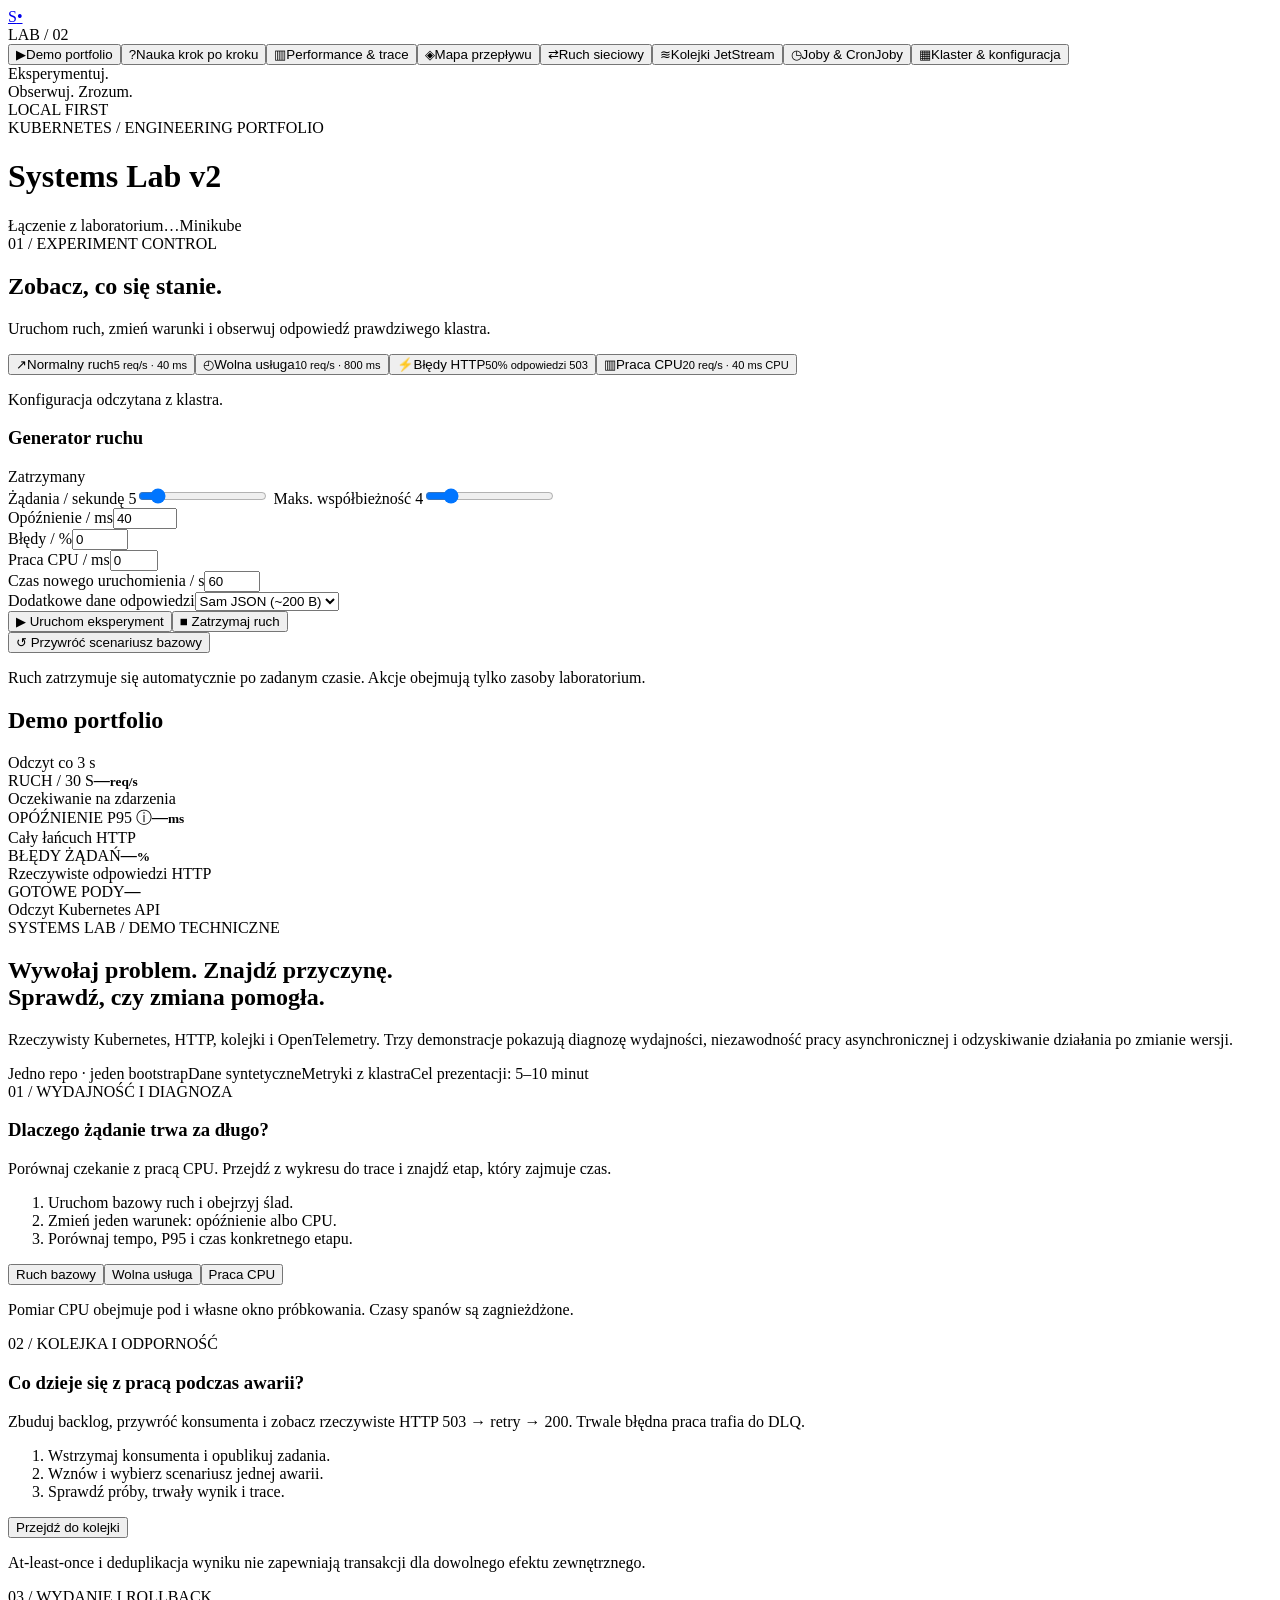
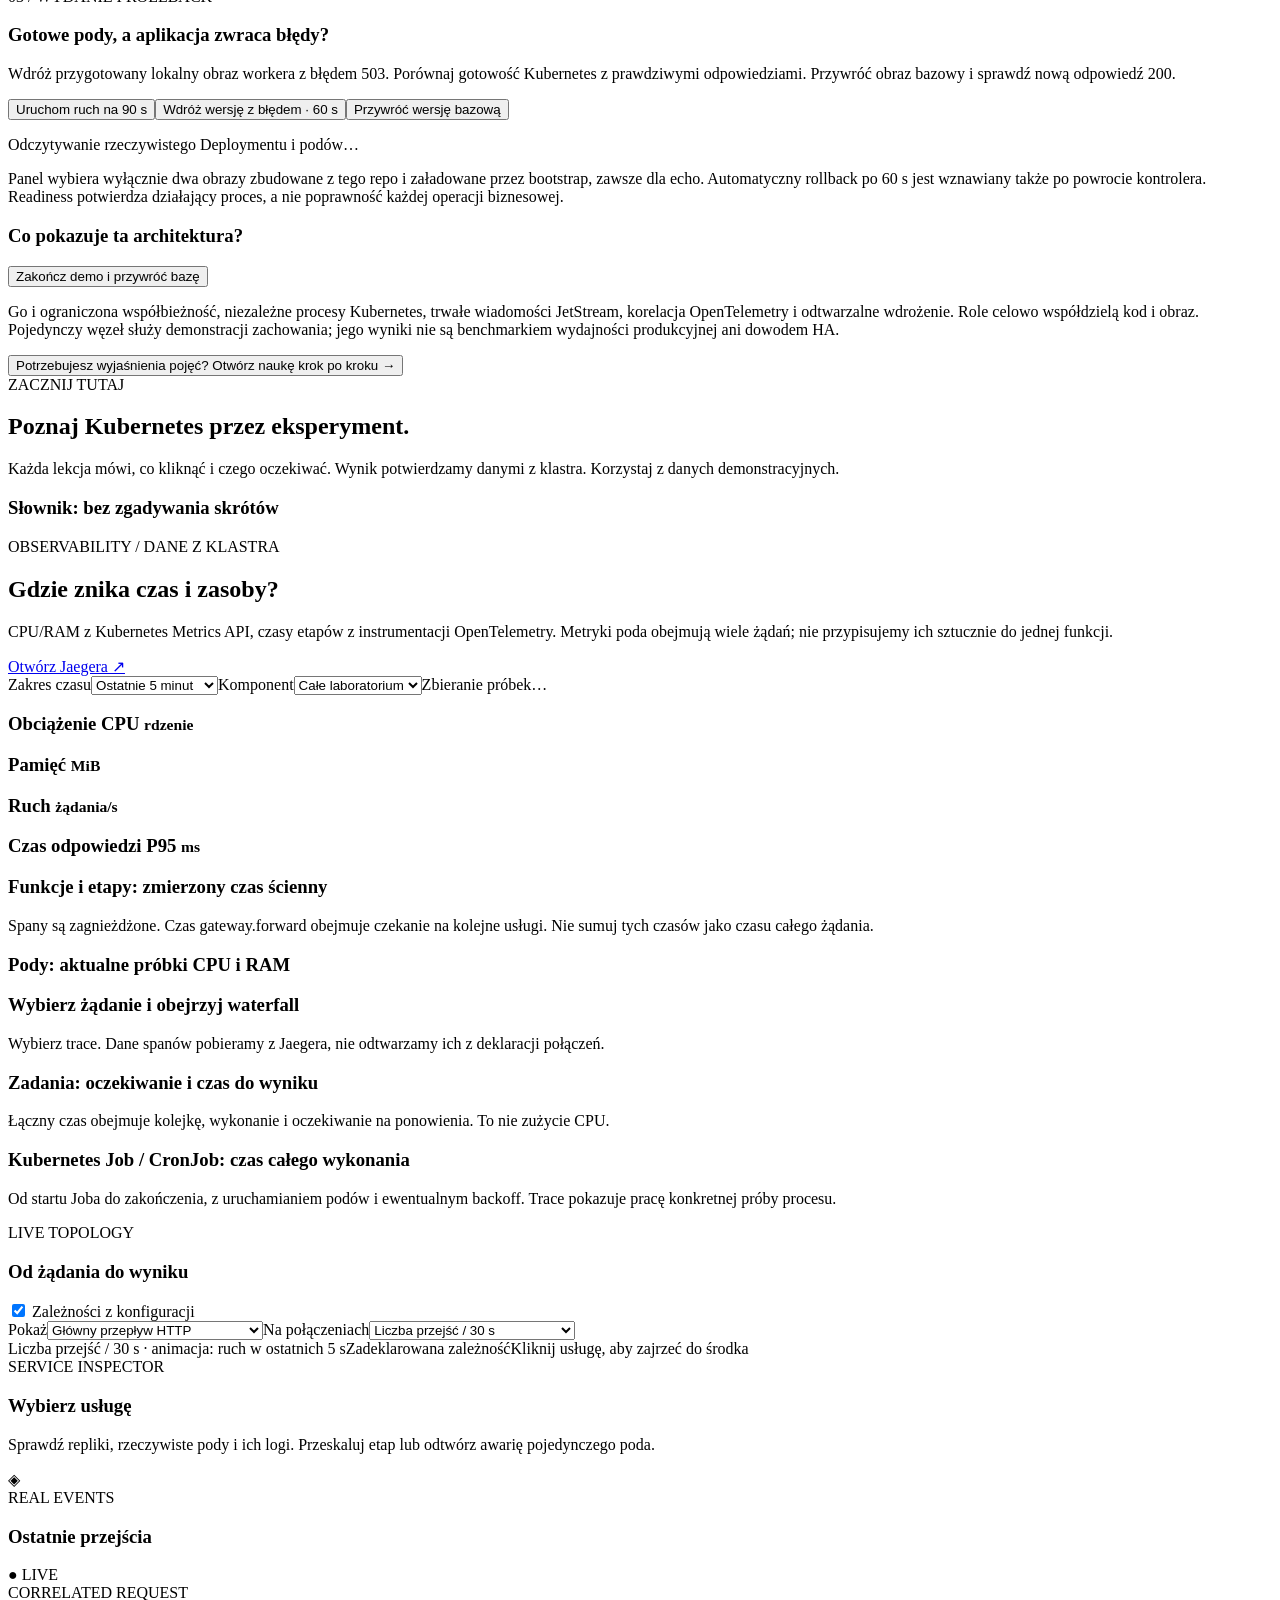
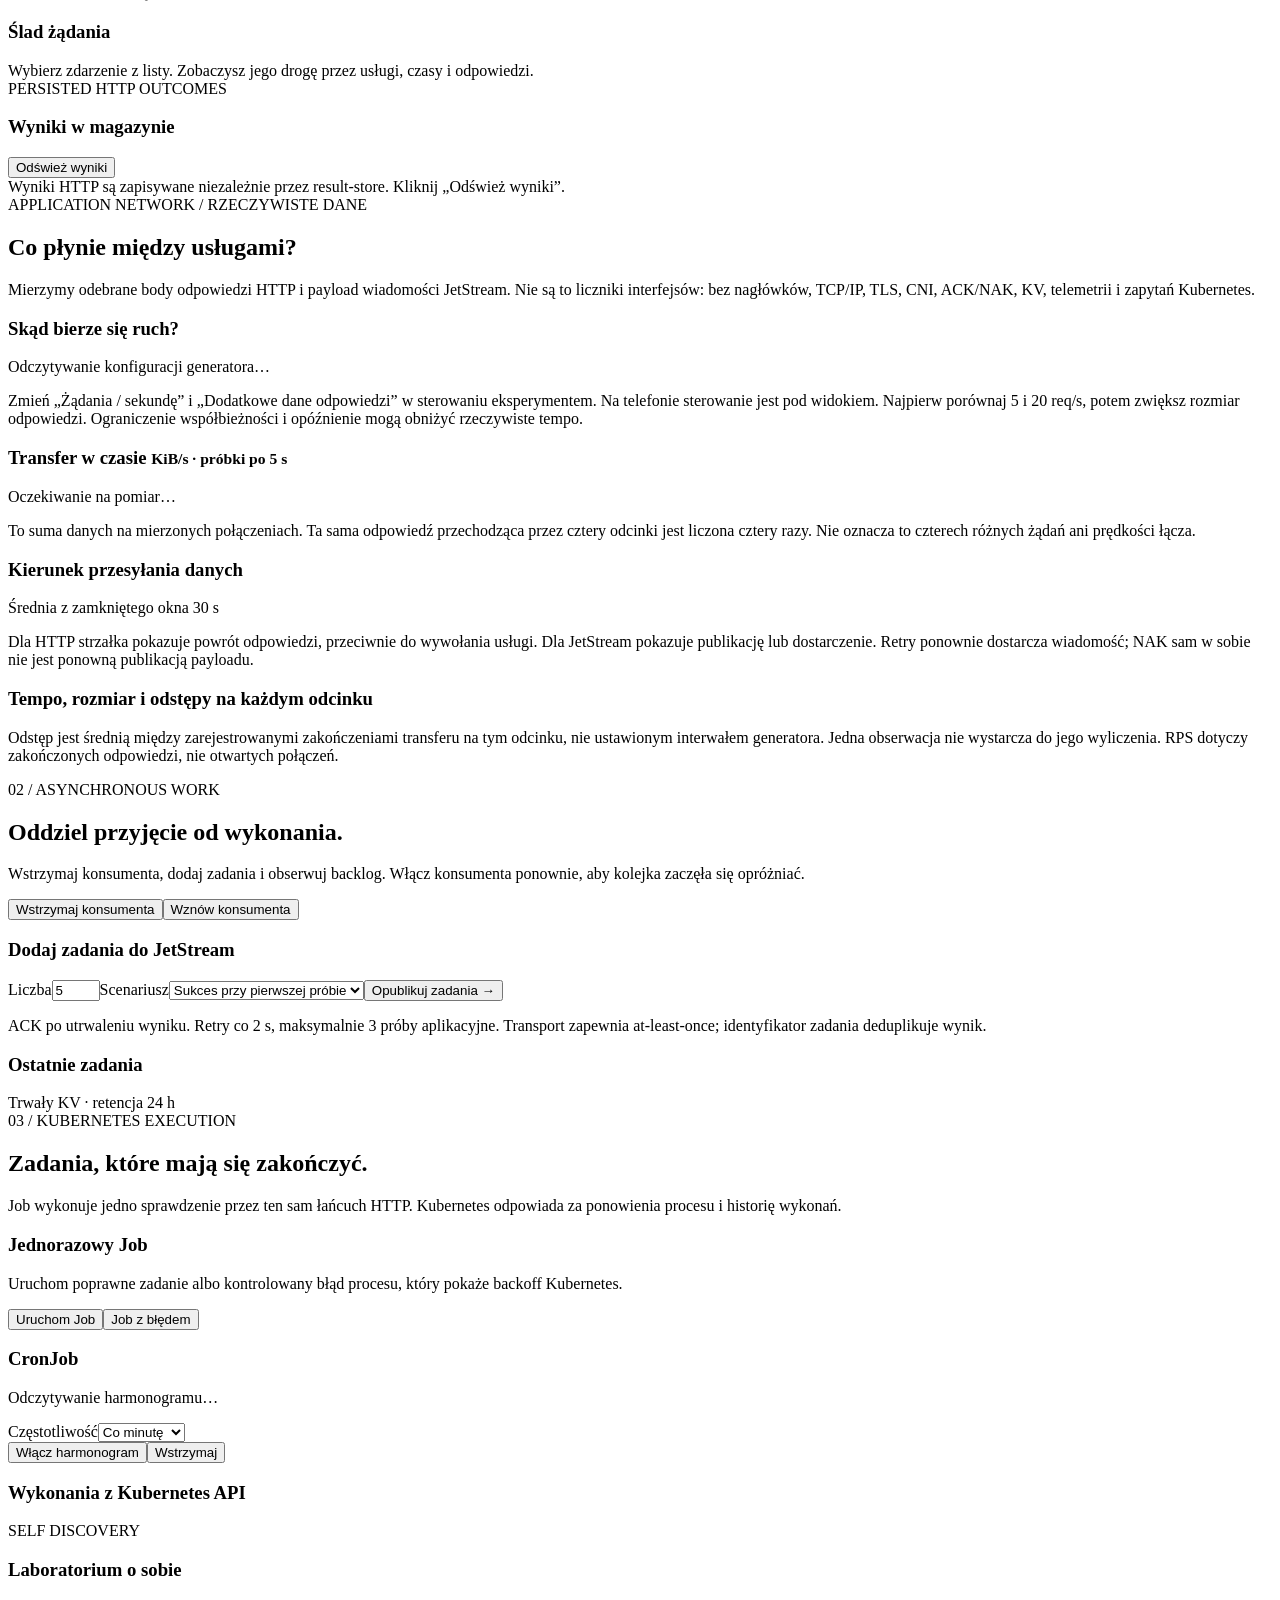
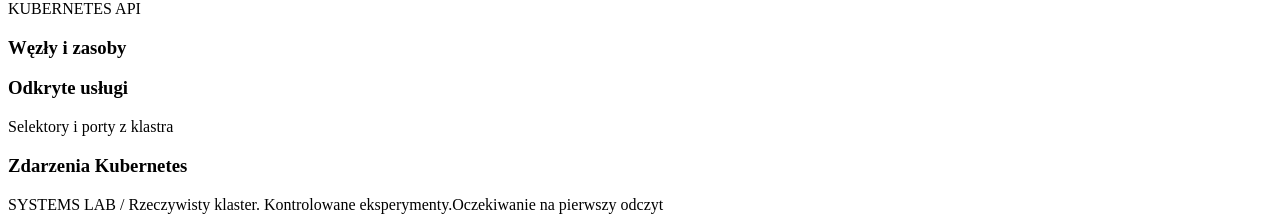
==== internal/lab/web/index.html @ cffaa62b "Keep readiness and UI evidence aligned with actual scenario state" ====
<!doctype html>
<html lang="pl">
<head><meta charset="utf-8"><meta name="viewport" content="width=device-width,initial-scale=1"><title>Systems Lab · Distributed systems playground</title><link rel="icon" href="data:image/svg+xml,%3Csvg xmlns='http://www.w3.org/2000/svg' viewBox='0 0 64 64'%3E%3Crect width='64' height='64' rx='14' fill='%23131b24'/%3E%3Ctext x='17' y='46' font-size='44' font-family='sans-serif' fill='%236fe5bd'%3ES%3C/text%3E%3C/svg%3E"><link rel="stylesheet" href="/style.css"><script defer src="/app.js"></script><script defer src="/learn.js"></script><script defer src="/performance.js"></script><script defer src="/network.js"></script><script defer src="/portfolio.js"></script></head>
<body class="learning-mode">
<aside class="rail"><a class="brand" href="/#portfolio" aria-label="Systems Lab — początek">S<span>•</span></a><div class="rail-label">LAB / 02</div><nav aria-label="Widoki"><button class="nav active" data-tab="portfolio" aria-controls="view-portfolio" aria-current="page"><span class="nav-icon" aria-hidden="true">▶</span><span>Demo portfolio</span></button><button class="nav" data-tab="learn" aria-controls="view-learn"><span class="nav-icon" aria-hidden="true">?</span><span>Nauka krok po kroku</span></button><button class="nav" data-tab="performance" aria-controls="view-performance"><span class="nav-icon" aria-hidden="true">▥</span><span>Performance & trace</span></button><button class="nav" data-tab="map" aria-controls="view-map"><span class="nav-icon" aria-hidden="true">◈</span><span>Mapa przepływu</span></button><button class="nav" data-tab="network" aria-controls="view-network"><span class="nav-icon" aria-hidden="true">⇄</span><span>Ruch sieciowy</span></button><button class="nav" data-tab="queue" aria-controls="view-queue"><span class="nav-icon" aria-hidden="true">≋</span><span>Kolejki JetStream</span></button><button class="nav" data-tab="jobs" aria-controls="view-jobs"><span class="nav-icon" aria-hidden="true">◷</span><span>Joby & CronJoby</span></button><button class="nav" data-tab="cluster" aria-controls="view-cluster"><span class="nav-icon" aria-hidden="true">▦</span><span>Klaster & konfiguracja</span></button><div class="rail-note">Eksperymentuj.<br>Obserwuj. Zrozum.</div></nav><span class="rail-bottom">LOCAL FIRST</span></aside>
<div class="shell">
<header><div><div class="eyebrow">KUBERNETES / ENGINEERING PORTFOLIO</div><h1>Systems Lab <span class="tag">v2</span></h1></div><div class="header-status"><span class="status-dot" id="connectionDot"></span><span id="connection">Łączenie z laboratorium…</span><span class="divider"></span><span id="clusterVersion">Minikube</span></div></header>
<div class="workspace">
<aside class="controls">
<div class="section-label">01 / EXPERIMENT CONTROL</div><h2>Zobacz, co się stanie.</h2><p class="muted">Uruchom ruch, zmień warunki i obserwuj odpowiedź prawdziwego klastra.</p>
<div class="scenario-grid"><button class="scenario" data-scenario="normal"><span class="scenario-icon">↗</span>Normalny ruch<small>5 req/s · 40 ms</small></button><button class="scenario" data-scenario="slow"><span class="scenario-icon">◴</span>Wolna usługa<small>10 req/s · 800 ms</small></button><button class="scenario" data-scenario="errors"><span class="scenario-icon">⚡</span>Błędy HTTP<small>50% odpowiedzi 503</small></button><button class="scenario" data-scenario="cpu"><span class="scenario-icon">▥</span>Praca CPU<small>20 req/s · 40 ms CPU</small></button></div>
<p id="trafficDraft" class="muted hint" aria-live="polite">Konfiguracja odczytana z klastra.</p><form id="trafficForm"><div class="form-header"><h3>Generator ruchu</h3><span id="running" class="pill">Zatrzymany</span></div>
<label for="rps">Żądania / sekundę <output id="rpsValue">5</output></label><input id="rps" type="range" min="0" max="50" value="5">
<label for="concurrency">Maks. współbieżność <output id="concurrencyValue">4</output></label><input id="concurrency" type="range" min="1" max="20" value="4">
<div class="field-pair"><div><label for="delay">Opóźnienie / ms</label><input id="delay" type="number" min="0" max="3000" value="40" required></div><div><label for="errors">Błędy / %</label><input id="errors" type="number" min="0" max="100" value="0" required></div></div>
<div class="field-pair"><div><label for="cpu">Praca CPU / ms</label><input id="cpu" type="number" min="0" max="50" value="0" required></div><div><label for="duration">Czas nowego uruchomienia / s</label><input id="duration" type="number" min="1" max="300" value="60" required></div></div>
<div class="payload-control"><label for="payload">Dodatkowe dane odpowiedzi</label><select id="payload"><option value="0">Sam JSON (~200 B)</option><option value="1024">+1 KiB</option><option value="4096">+4 KiB</option><option value="8192">+8 KiB</option></select></div><button type="submit" class="primary wide">▶ Uruchom eksperyment</button><button type="button" class="secondary wide" id="stopTraffic">■ Zatrzymaj ruch</button></form>
<div class="control-footer"><button id="reset" class="text-button">↺ Przywróć scenariusz bazowy</button><p>Ruch zatrzymuje się automatycznie po zadanym czasie. Akcje obejmują tylko zasoby laboratorium.</p></div>
</aside>
<main>
<div class="view-heading"><h2 id="viewTitle">Demo portfolio</h2><span id="refreshStatus" class="refresh-status">Odczyt co 3 s</span></div>
<section class="metrics" aria-label="Rzeczywiste metryki z ostatnich 30 sekund"><article><span>RUCH / 30 S</span><strong id="metricRPS">—<small>req/s</small></strong><div class="metric-note" id="metricRequests">Oczekiwanie na zdarzenia</div></article><article><span>OPÓŹNIENIE P95 ⓘ</span><strong title="95% zmierzonych czasów jest nie większe od tej wartości; to nie średnia." id="metricLatency">—<small>ms</small></strong><div class="metric-note">Cały łańcuch HTTP</div></article><article><span>BŁĘDY ŻĄDAŃ</span><strong id="metricErrors">—<small>%</small></strong><div class="metric-note">Rzeczywiste odpowiedzi HTTP</div></article><article><span>GOTOWE PODY</span><strong id="metricPods">—</strong><div class="metric-note" id="metricNode">Odczyt Kubernetes API</div></article></section>
<section class="view active" id="view-portfolio">
<article class="panel portfolio-intro"><div class="section-label">SYSTEMS LAB / DEMO TECHNICZNE</div><h2>Wywołaj problem. Znajdź przyczynę.<br>Sprawdź, czy zmiana pomogła.</h2><p>Rzeczywisty Kubernetes, HTTP, kolejki i OpenTelemetry. Trzy demonstracje pokazują diagnozę wydajności, niezawodność pracy asynchronicznej i odzyskiwanie działania po zmianie wersji.</p><div class="portfolio-facts"><span>Jedno repo · jeden bootstrap</span><span>Dane syntetyczne</span><span>Metryki z klastra</span><span>Cel prezentacji: 5–10 minut</span></div></article>
<div class="portfolio-cards">
<article class="panel"><div class="section-label">01 / WYDAJNOŚĆ I DIAGNOZA</div><h3>Dlaczego żądanie trwa za długo?</h3><p class="muted">Porównaj czekanie z pracą CPU. Przejdź z wykresu do trace i znajdź etap, który zajmuje czas.</p><ol><li>Uruchom bazowy ruch i obejrzyj ślad.</li><li>Zmień jeden warunek: opóźnienie albo CPU.</li><li>Porównaj tempo, P95 i czas konkretnego etapu.</li></ol><div class="button-row"><button class="primary" id="portfolioNormal">Ruch bazowy</button><button class="secondary" id="portfolioSlow">Wolna usługa</button><button class="secondary" id="portfolioCPU">Praca CPU</button></div><p class="muted">Pomiar CPU obejmuje pod i własne okno próbkowania. Czasy spanów są zagnieżdżone.</p></article>
<article class="panel"><div class="section-label">02 / KOLEJKA I ODPORNOŚĆ</div><h3>Co dzieje się z pracą podczas awarii?</h3><p class="muted">Zbuduj backlog, przywróć konsumenta i zobacz rzeczywiste HTTP 503 → retry → 200. Trwale błędna praca trafia do DLQ.</p><ol><li>Wstrzymaj konsumenta i opublikuj zadania.</li><li>Wznów i wybierz scenariusz jednej awarii.</li><li>Sprawdź próby, trwały wynik i trace.</li></ol><button class="primary" id="portfolioQueue">Przejdź do kolejki</button><p class="muted">At-least-once i deduplikacja wyniku nie zapewniają transakcji dla dowolnego efektu zewnętrznego.</p></article>
</div>
<article class="panel"><div class="section-label">03 / WYDANIE I ROLLBACK</div><h3>Gotowe pody, a aplikacja zwraca błędy?</h3><p class="muted">Wdróż przygotowany lokalny obraz workera z błędem 503. Porównaj gotowość Kubernetes z prawdziwymi odpowiedziami. Przywróć obraz bazowy i sprawdź nową odpowiedź 200.</p><div class="button-row"><button class="secondary" id="portfolioTraffic">Uruchom ruch na 90 s</button><button class="primary" id="portfolioRelease">Wdróż wersję z błędem · 60 s</button><button class="secondary" id="portfolioRollback">Przywróć wersję bazową</button></div><p id="releaseStatus" class="release-status">Odczytywanie rzeczywistego Deploymentu i podów…</p><div id="releaseEvidence" class="table-panel"></div><p class="muted">Panel wybiera wyłącznie dwa obrazy zbudowane z tego repo i załadowane przez bootstrap, zawsze dla echo. Automatyczny rollback po 60 s jest wznawiany także po powrocie kontrolera. Readiness potwierdza działający proces, a nie poprawność każdej operacji biznesowej.</p></article>
<article class="panel"><div class="panel-heading"><h3>Co pokazuje ta architektura?</h3><button class="secondary" id="portfolioReset">Zakończ demo i przywróć bazę</button></div><p class="muted">Go i ograniczona współbieżność, niezależne procesy Kubernetes, trwałe wiadomości JetStream, korelacja OpenTelemetry i odtwarzalne wdrożenie. Role celowo współdzielą kod i obraz. Pojedynczy węzeł służy demonstracji zachowania; jego wyniki nie są benchmarkiem wydajności produkcyjnej ani dowodem HA.</p><button class="text-button" id="portfolioLearn">Potrzebujesz wyjaśnienia pojęć? Otwórz naukę krok po kroku →</button></article>
</section>
<section class="view" id="view-learn"><div class="panel intro-panel"><div><div class="section-label">ZACZNIJ TUTAJ</div><h2>Poznaj Kubernetes przez eksperyment.</h2><p class="muted">Każda lekcja mówi, co kliknąć i czego oczekiwać. Wynik potwierdzamy danymi z klastra. Korzystaj z danych demonstracyjnych.</p></div><span id="learningProgress" class="pill"></span></div><div class="learning-layout"><nav class="panel" id="lessonList" aria-label="Lekcje"></nav><article class="panel" id="lessonContent"></article></div><article class="panel"><h3>Słownik: bez zgadywania skrótów</h3><div id="glossary" class="glossary-grid"></div></article></section>
<section class="view" id="view-performance"><div class="panel intro-panel"><div><div class="section-label">OBSERVABILITY / DANE Z KLASTRA</div><h2>Gdzie znika czas i zasoby?</h2><p class="muted">CPU/RAM z Kubernetes Metrics API, czasy etapów z instrumentacji OpenTelemetry. Metryki poda obejmują wiele żądań; nie przypisujemy ich sztucznie do jednej funkcji.</p></div><a class="secondary" href="/tracing/" target="_blank" rel="noopener">Otwórz Jaegera ↗</a></div><div class="panel performance-filters"><label for="perfWindow">Zakres czasu<select id="perfWindow"><option value="1">Ostatnia minuta</option><option value="5" selected>Ostatnie 5 minut</option><option value="15">Ostatnie 15 minut</option></select></label><label for="perfService">Komponent<select id="perfService"><option value="all">Całe laboratorium</option></select></label><span id="perfFreshness" class="muted">Zbieranie próbek…</span></div><div class="two-columns"><article class="panel"><h3>Obciążenie CPU <small>rdzenie</small></h3><div id="cpuChart" class="chart"></div></article><article class="panel"><h3>Pamięć <small>MiB</small></h3><div id="memoryChart" class="chart"></div></article><article class="panel"><h3>Ruch <small>żądania/s</small></h3><div id="trafficChart" class="chart"></div></article><article class="panel"><h3>Czas odpowiedzi P95 <small>ms</small></h3><div id="latencyChart" class="chart"></div></article></div><article class="panel table-panel"><div class="panel-heading"><h3>Funkcje i etapy: zmierzony czas ścienny</h3></div><p class="muted">Spany są zagnieżdżone. Czas gateway.forward obejmuje czekanie na kolejne usługi. Nie sumuj tych czasów jako czasu całego żądania.</p><div id="functionTable"></div></article><article class="panel table-panel"><h3>Pody: aktualne próbki CPU i RAM</h3><div id="podPerformance"></div></article><article class="panel"><h3>Wybierz żądanie i obejrzyj waterfall</h3><div id="requestTraces"></div><div id="waterfall" class="waterfall"><p class="muted">Wybierz trace. Dane spanów pobieramy z Jaegera, nie odtwarzamy ich z deklaracji połączeń.</p></div></article><article class="panel table-panel"><h3>Zadania: oczekiwanie i czas do wyniku</h3><p class="muted">Łączny czas obejmuje kolejkę, wykonanie i oczekiwanie na ponowienia. To nie zużycie CPU.</p><div id="timedTasks"></div></article><article class="panel table-panel"><h3>Kubernetes Job / CronJob: czas całego wykonania</h3><p class="muted">Od startu Joba do zakończenia, z uruchamianiem podów i ewentualnym backoff. Trace pokazuje pracę konkretnej próby procesu.</p><div id="timedJobs"></div></article></section>
<section class="view" id="view-map"><div class="graph-layout"><article class="panel graph-panel"><div class="panel-heading"><div><span class="section-label">LIVE TOPOLOGY</span><h3>Od żądania do wyniku</h3></div><label class="checkbox"><input type="checkbox" id="declared" checked> Zależności z konfiguracji</label></div><label class="graph-scope" for="graphScope">Pokaż<select id="graphScope"><option value="flow">Główny przepływ HTTP</option><option value="all">Całe laboratorium i infrastruktura</option></select></label><label class="graph-scope" for="graphMetric">Na połączeniach<select id="graphMetric"><option value="events">Liczba przejść / 30 s</option><option value="transfer">Transfer danych aplikacji / 30 s</option></select></label><div id="graph" role="group" aria-label="Interaktywna topologia usług"></div><div class="graph-legend"><span><i class="line observed"></i><span id="graphObservedLegend">Liczba przejść / 30 s · animacja: ruch w ostatnich 5 s</span></span><span><i class="line"></i>Zadeklarowana zależność</span><span class="muted">Kliknij usługę, aby zajrzeć do środka</span></div></article><aside class="panel inspector" id="inspector"><div class="section-label">SERVICE INSPECTOR</div><h3>Wybierz usługę</h3><p class="muted">Sprawdź repliki, rzeczywiste pody i ich logi. Przeskaluj etap lub odtwórz awarię pojedynczego poda.</p><div class="inspector-placeholder">◈</div></aside></div>
<div class="bottom-grid"><article class="panel"><div class="panel-heading"><div><span class="section-label">REAL EVENTS</span><h3>Ostatnie przejścia</h3></div><span class="live-label">● LIVE</span></div><div id="eventList" class="event-list"></div></article><article class="panel"><div class="panel-heading"><div><span class="section-label">CORRELATED REQUEST</span><h3>Ślad żądania</h3></div></div><div id="traceView" class="trace-view muted">Wybierz zdarzenie z listy. Zobaczysz jego drogę przez usługi, czasy i odpowiedzi.</div></article></div><article class="panel table-panel"><div class="panel-heading"><div><span class="section-label">PERSISTED HTTP OUTCOMES</span><h3>Wyniki w magazynie</h3></div><button class="secondary" id="loadResults">Odśwież wyniki</button></div><div id="resultTable" class="muted">Wyniki HTTP są zapisywane niezależnie przez result-store. Kliknij „Odśwież wyniki”.</div></article></section>
<section class="view" id="view-network">
<div class="panel intro-panel"><div><div class="section-label">APPLICATION NETWORK / RZECZYWISTE DANE</div><h2>Co płynie między usługami?</h2><p class="muted">Mierzymy odebrane body odpowiedzi HTTP i payload wiadomości JetStream. Nie są to liczniki interfejsów: bez nagłówków, TCP/IP, TLS, CNI, ACK/NAK, KV, telemetrii i zapytań Kubernetes.</p></div></div>
<div class="panel network-config"><h3>Skąd bierze się ruch?</h3><p id="networkConfig" class="muted">Odczytywanie konfiguracji generatora…</p><p class="muted">Zmień „Żądania / sekundę” i „Dodatkowe dane odpowiedzi” w sterowaniu eksperymentem. Na telefonie sterowanie jest pod widokiem. Najpierw porównaj 5 i 20 req/s, potem zwiększ rozmiar odpowiedzi. Ograniczenie współbieżności i opóźnienie mogą obniżyć rzeczywiste tempo.</p></div>
<div class="network-metrics" id="networkMetrics"></div>
<article class="panel"><div class="panel-heading"><h3>Transfer w czasie <small>KiB/s · próbki po 5 s</small></h3><span id="networkFreshness" class="muted">Oczekiwanie na pomiar…</span></div><div id="networkChart" class="chart"></div><p class="muted">To suma danych na mierzonych połączeniach. Ta sama odpowiedź przechodząca przez cztery odcinki jest liczona cztery razy. Nie oznacza to czterech różnych żądań ani prędkości łącza.</p></article>
<article class="panel"><div class="panel-heading"><h3>Kierunek przesyłania danych</h3><span class="muted">Średnia z zamkniętego okna 30 s</span></div><div id="networkFlows"></div><p class="muted">Dla HTTP strzałka pokazuje powrót odpowiedzi, przeciwnie do wywołania usługi. Dla JetStream pokazuje publikację lub dostarczenie. Retry ponownie dostarcza wiadomość; NAK sam w sobie nie jest ponowną publikacją payloadu.</p></article>
<article class="panel table-panel"><h3>Tempo, rozmiar i odstępy na każdym odcinku</h3><div id="networkTable"></div><p class="muted">Odstęp jest średnią między zarejestrowanymi zakończeniami transferu na tym odcinku, nie ustawionym interwałem generatora. Jedna obserwacja nie wystarcza do jego wyliczenia. RPS dotyczy zakończonych odpowiedzi, nie otwartych połączeń.</p></article>
</section>
<section class="view" id="view-queue"><div class="panel intro-panel"><div><div class="section-label">02 / ASYNCHRONOUS WORK</div><h2>Oddziel przyjęcie od wykonania.</h2><p class="muted">Wstrzymaj konsumenta, dodaj zadania i obserwuj backlog. Włącz konsumenta ponownie, aby kolejka zaczęła się opróżniać.</p></div><button class="secondary" id="pauseConsumer">Wstrzymaj konsumenta</button><button class="primary" id="resumeConsumer">Wznów konsumenta</button></div><div class="queue-counters" id="queueCounters"></div><div class="panel"><div class="panel-heading"><h3>Dodaj zadania do JetStream</h3></div><form class="inline-form" id="queueForm"><label>Liczba<input type="number" id="taskCount" value="5" min="1" max="50" required></label><label>Scenariusz<select id="taskFailures"><option value="0">Sukces przy pierwszej próbie</option><option value="1">Błąd → retry → sukces</option><option value="2">Dwa błędy → sukces</option><option value="-1">Trwały błąd → DLQ</option></select></label><button class="primary">Opublikuj zadania →</button></form><p class="muted hint">ACK po utrwaleniu wyniku. Retry co 2 s, maksymalnie 3 próby aplikacyjne. Transport zapewnia at-least-once; identyfikator zadania deduplikuje wynik.</p></div><div class="panel table-panel"><div class="panel-heading"><h3>Ostatnie zadania</h3><span class="muted">Trwały KV · retencja 24 h</span></div><div id="taskTable"></div></div></section>
<section class="view" id="view-jobs"><div class="panel intro-panel"><div><div class="section-label">03 / KUBERNETES EXECUTION</div><h2>Zadania, które mają się zakończyć.</h2><p class="muted">Job wykonuje jedno sprawdzenie przez ten sam łańcuch HTTP. Kubernetes odpowiada za ponowienia procesu i historię wykonań.</p></div></div><div class="two-columns"><article class="panel"><h3>Jednorazowy Job</h3><p class="muted">Uruchom poprawne zadanie albo kontrolowany błąd procesu, który pokaże backoff Kubernetes.</p><div class="button-row"><button class="primary" id="successJob">Uruchom Job</button><button class="secondary" id="failedJob">Job z błędem</button></div></article><article class="panel"><h3>CronJob</h3><p class="muted" id="cronState">Odczytywanie harmonogramu…</p><label for="schedule">Częstotliwość</label><select id="schedule"><option value="* * * * *">Co minutę</option><option value="*/5 * * * *">Co 5 minut</option></select><div class="button-row"><button class="primary" id="startCron">Włącz harmonogram</button><button class="secondary" id="stopCron">Wstrzymaj</button></div></article></div><article class="panel table-panel"><div class="panel-heading"><h3>Wykonania z Kubernetes API</h3></div><div id="jobTable"></div></article></section>
<section class="view" id="view-cluster"><div class="two-columns"><article class="panel"><div class="section-label">SELF DISCOVERY</div><h3>Laboratorium o sobie</h3><pre id="selfConfig"></pre></article><article class="panel"><div class="section-label">KUBERNETES API</div><h3>Węzły i zasoby</h3><div id="nodeInfo"></div></article></div><article class="panel table-panel"><div class="panel-heading"><h3>Odkryte usługi</h3><span class="muted">Selektory i porty z klastra</span></div><div id="serviceTable"></div></article><article class="panel table-panel"><div class="panel-heading"><h3>Zdarzenia Kubernetes</h3></div><div id="kubeEvents"></div></article></section>
<footer><span>SYSTEMS LAB / Rzeczywisty klaster. Kontrolowane eksperymenty.</span><span id="lastUpdate">Oczekiwanie na pierwszy odczyt</span></footer>
</main></div></div>
<div id="toast" role="status" aria-live="polite"></div>
<dialog id="logDialog"><div class="panel-heading"><h3 id="logTitle">Logi poda</h3><button id="closeLogs" class="secondary">Zamknij</button></div><pre id="logText"></pre></dialog>
</body></html>
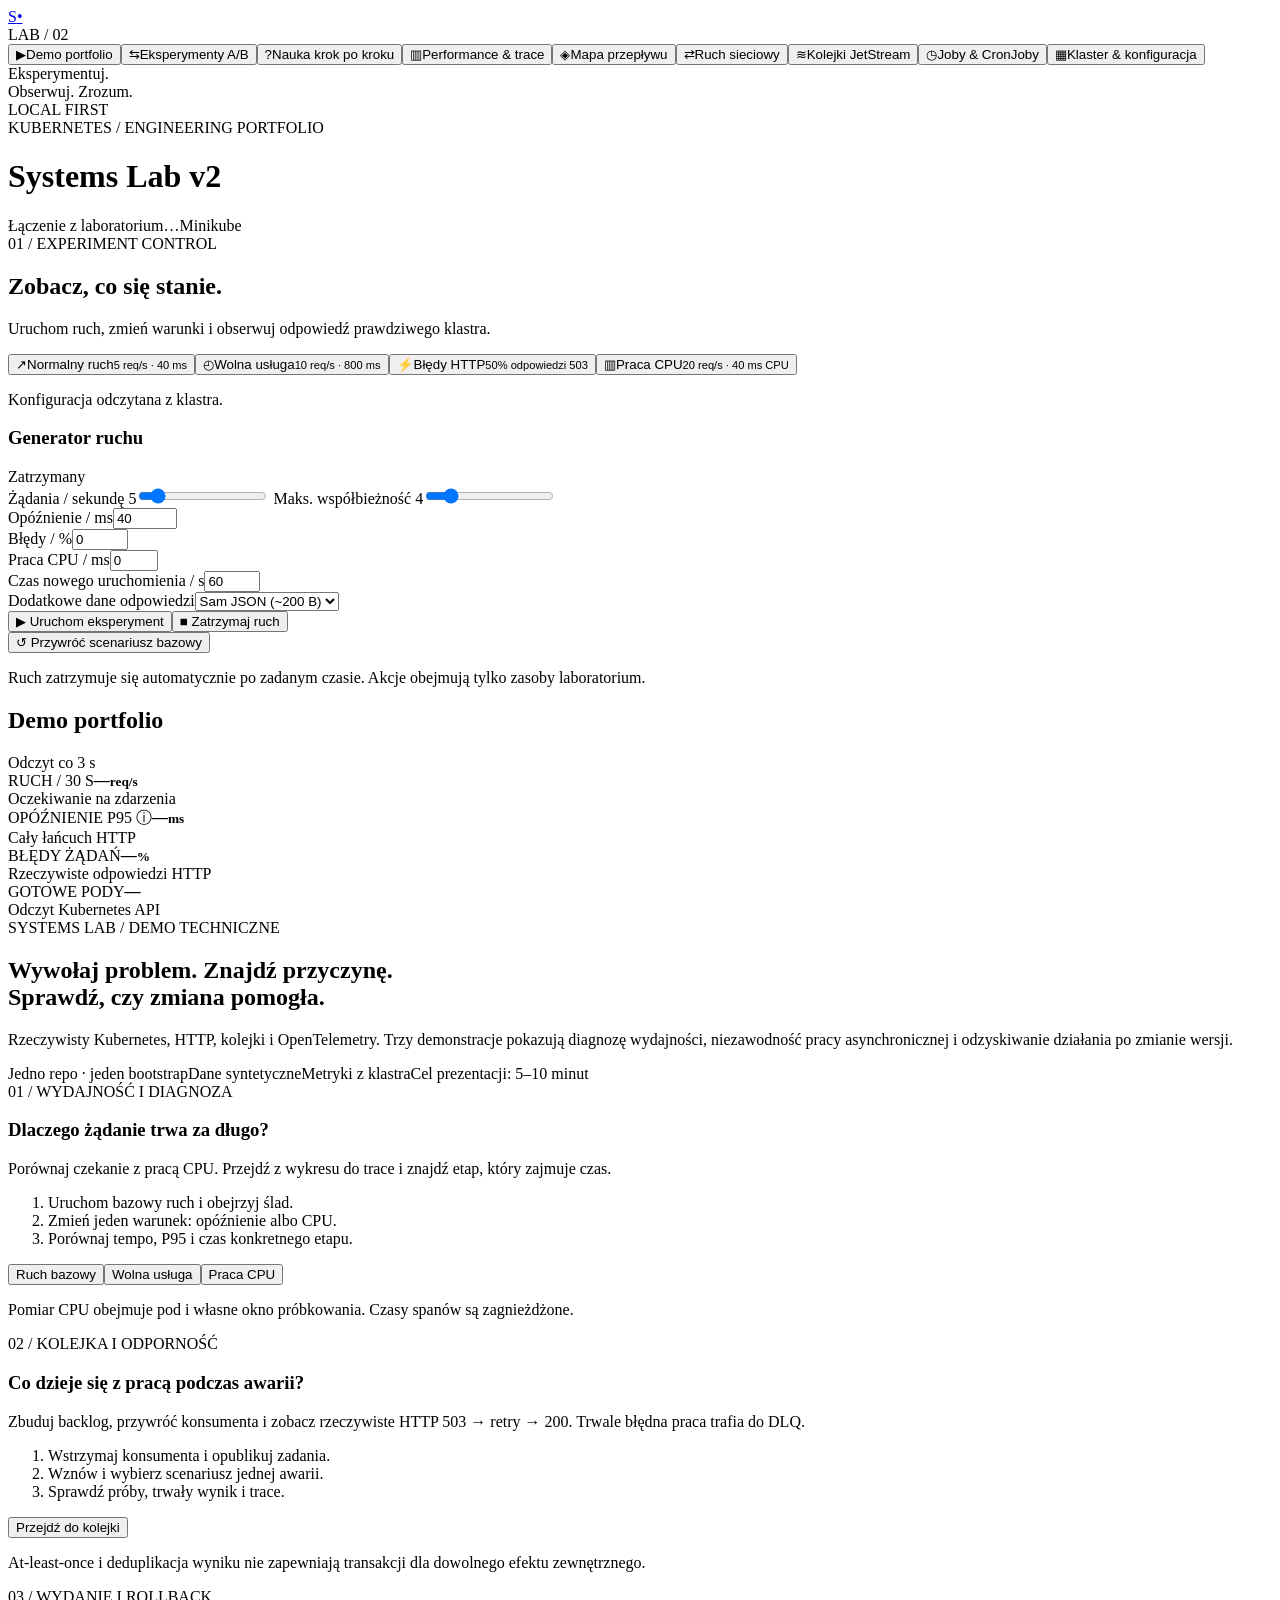
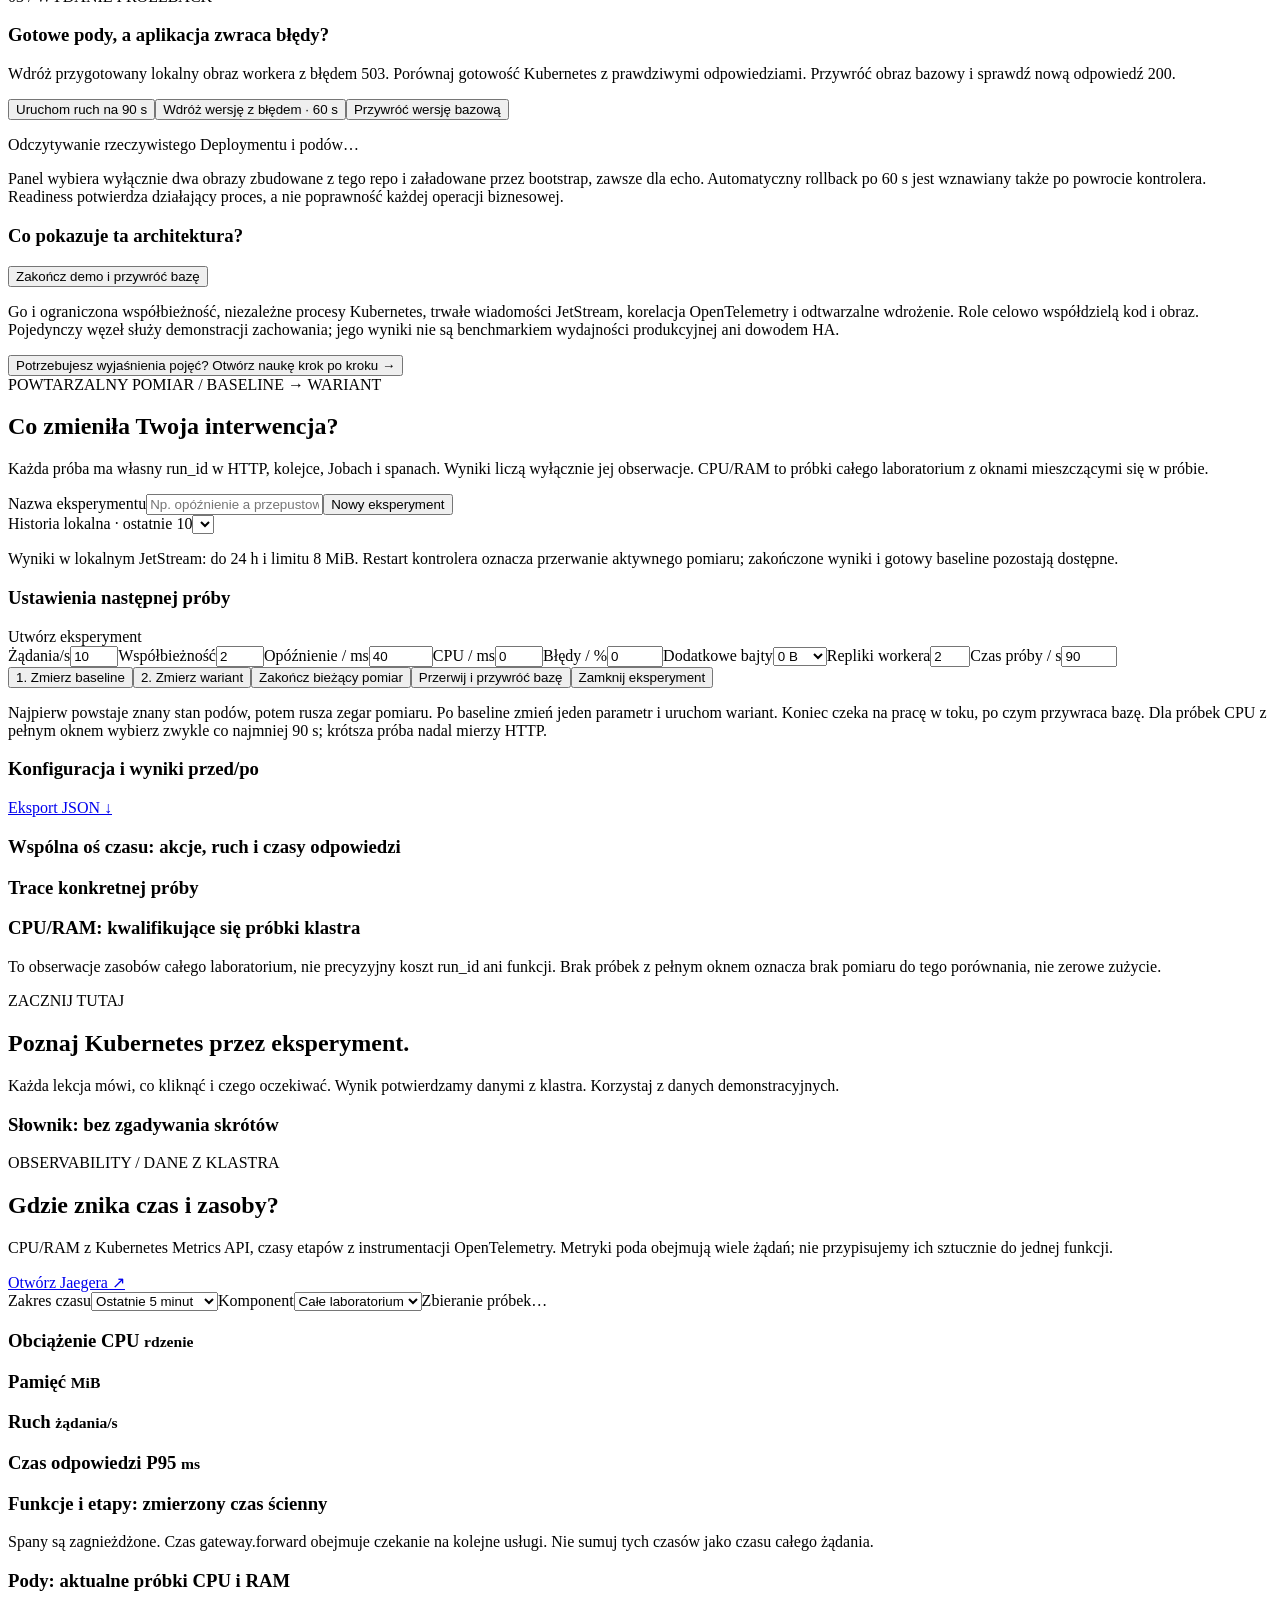
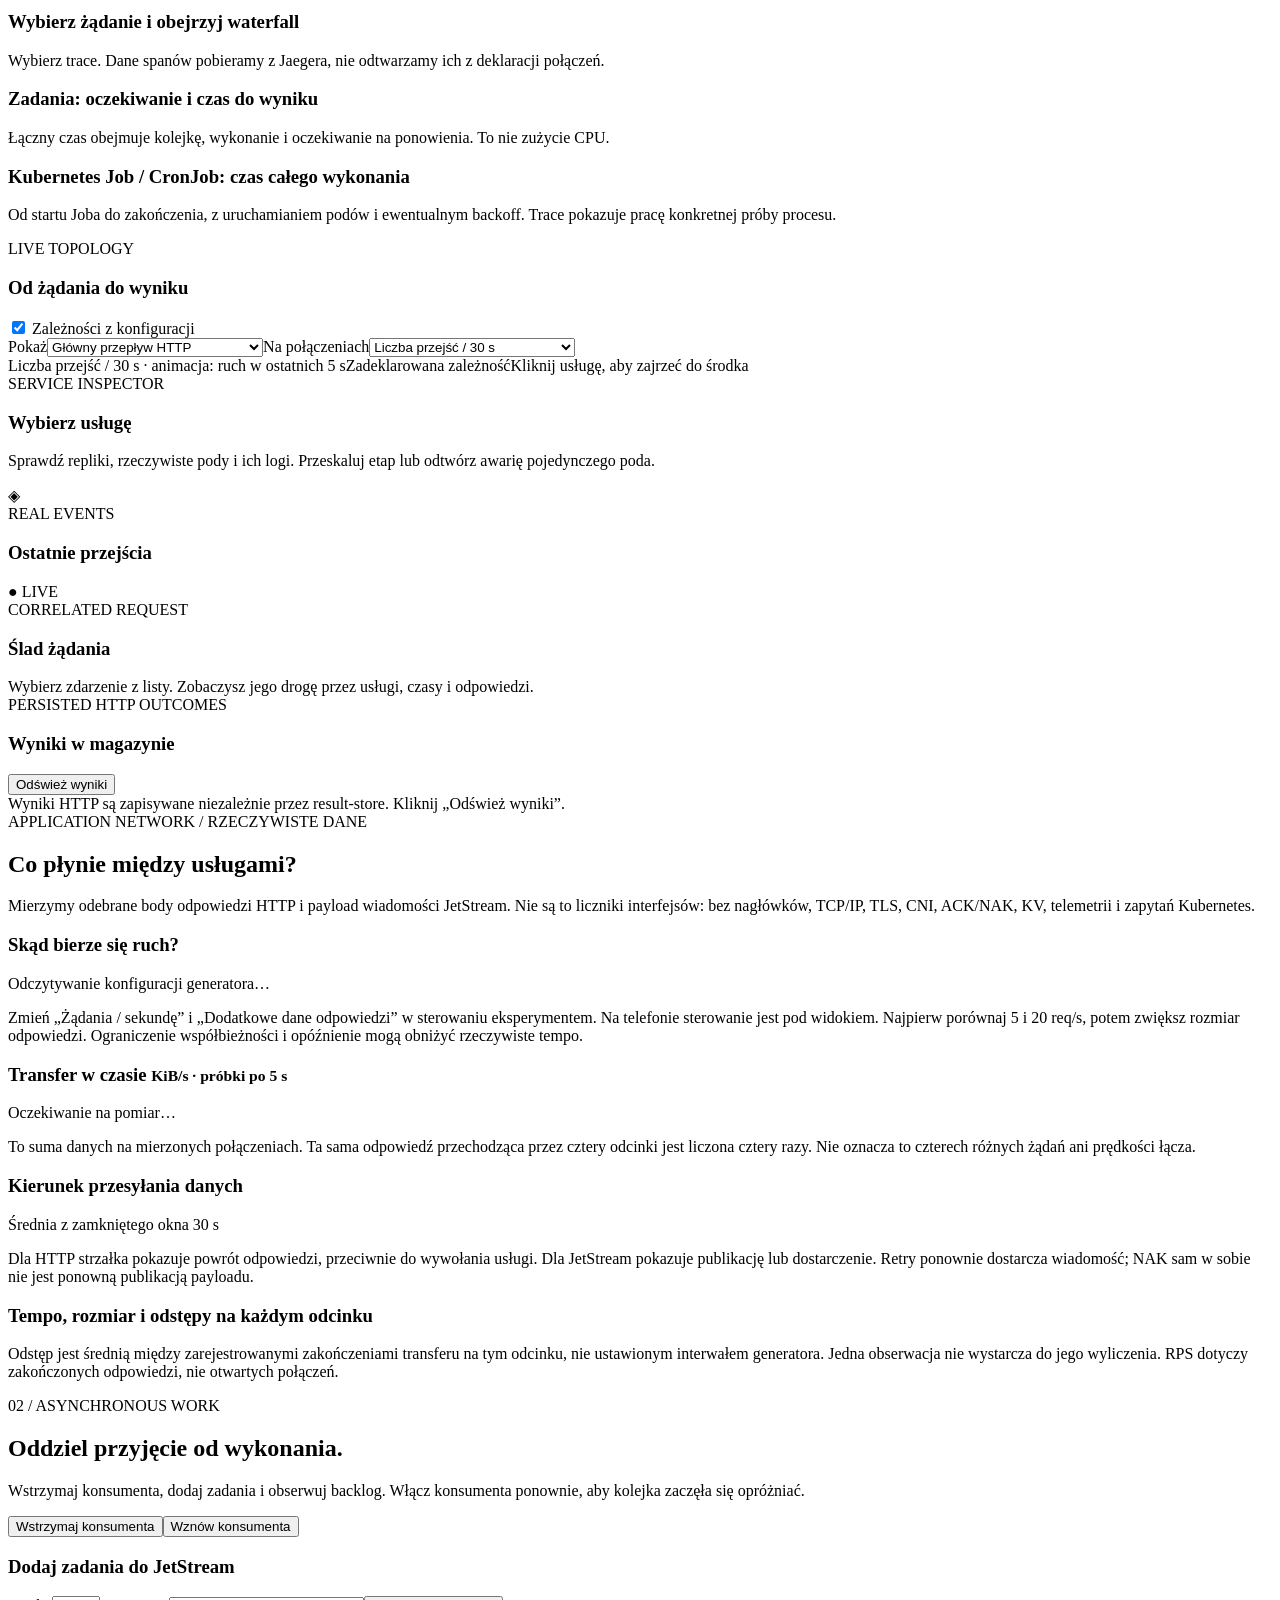
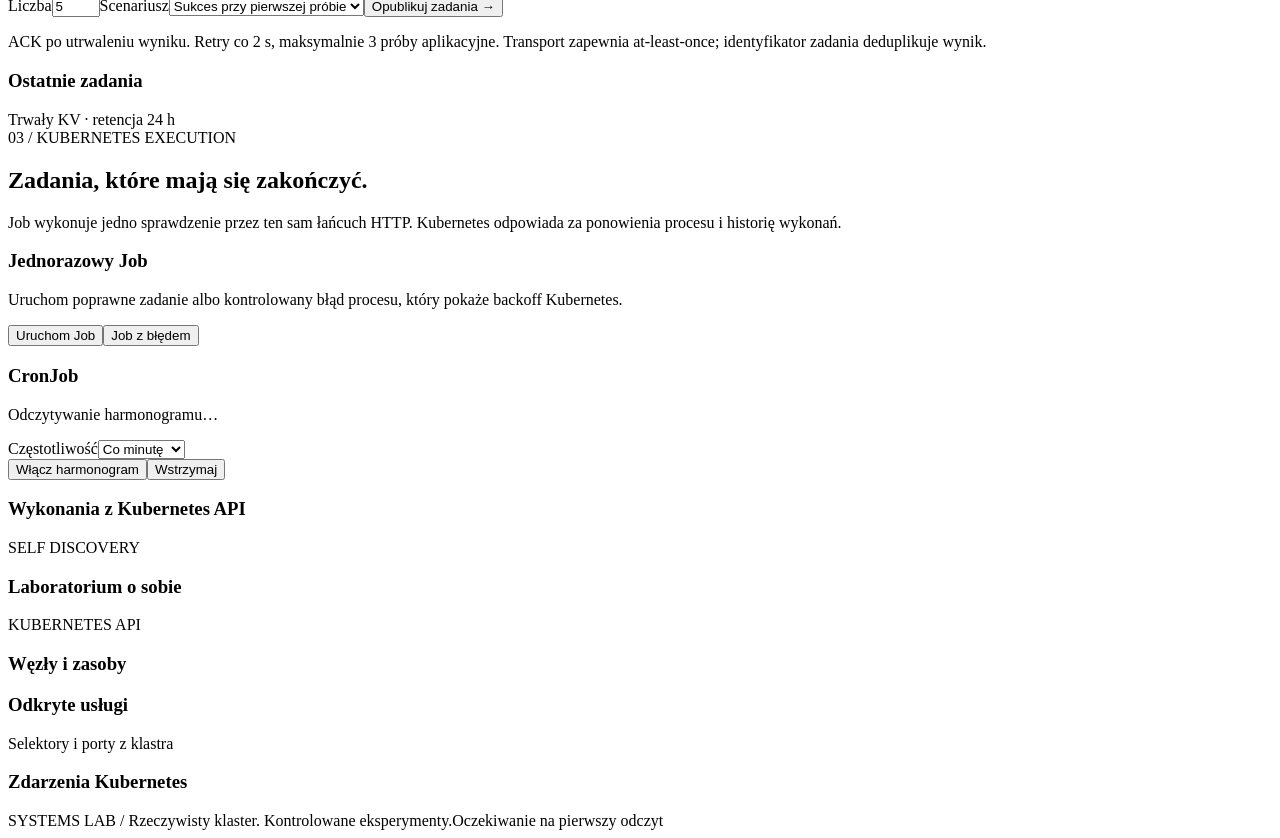
==== commit 060399d3: "Merge branch 'feat/systems-lab' into feat/lab-experiments # Conflicts: #	docs/verification.md #	inte" ====
--- a/internal/lab/web/index.html
+++ b/internal/lab/web/index.html
@@ -1,8 +1,8 @@
 <!doctype html>
 <html lang="pl">
-<head><meta charset="utf-8"><meta name="viewport" content="width=device-width,initial-scale=1"><title>Systems Lab · Distributed systems playground</title><link rel="icon" href="data:image/svg+xml,%3Csvg xmlns='http://www.w3.org/2000/svg' viewBox='0 0 64 64'%3E%3Crect width='64' height='64' rx='14' fill='%23131b24'/%3E%3Ctext x='17' y='46' font-size='44' font-family='sans-serif' fill='%236fe5bd'%3ES%3C/text%3E%3C/svg%3E"><link rel="stylesheet" href="/style.css"><script defer src="/app.js"></script><script defer src="/learn.js"></script><script defer src="/performance.js"></script><script defer src="/network.js"></script><script defer src="/portfolio.js"></script></head>
+<head><meta charset="utf-8"><meta name="viewport" content="width=device-width,initial-scale=1"><title>Systems Lab · Distributed systems playground</title><link rel="icon" href="data:image/svg+xml,%3Csvg xmlns='http://www.w3.org/2000/svg' viewBox='0 0 64 64'%3E%3Crect width='64' height='64' rx='14' fill='%23131b24'/%3E%3Ctext x='17' y='46' font-size='44' font-family='sans-serif' fill='%236fe5bd'%3ES%3C/text%3E%3C/svg%3E"><link rel="stylesheet" href="/style.css"><script defer src="/app.js"></script><script defer src="/learn.js"></script><script defer src="/performance.js"></script><script defer src="/network.js"></script><script defer src="/portfolio.js"></script><script defer src="/experiments.js"></script></head>
 <body class="learning-mode">
-<aside class="rail"><a class="brand" href="/#portfolio" aria-label="Systems Lab — początek">S<span>•</span></a><div class="rail-label">LAB / 02</div><nav aria-label="Widoki"><button class="nav active" data-tab="portfolio" aria-controls="view-portfolio" aria-current="page"><span class="nav-icon" aria-hidden="true">▶</span><span>Demo portfolio</span></button><button class="nav" data-tab="learn" aria-controls="view-learn"><span class="nav-icon" aria-hidden="true">?</span><span>Nauka krok po kroku</span></button><button class="nav" data-tab="performance" aria-controls="view-performance"><span class="nav-icon" aria-hidden="true">▥</span><span>Performance & trace</span></button><button class="nav" data-tab="map" aria-controls="view-map"><span class="nav-icon" aria-hidden="true">◈</span><span>Mapa przepływu</span></button><button class="nav" data-tab="network" aria-controls="view-network"><span class="nav-icon" aria-hidden="true">⇄</span><span>Ruch sieciowy</span></button><button class="nav" data-tab="queue" aria-controls="view-queue"><span class="nav-icon" aria-hidden="true">≋</span><span>Kolejki JetStream</span></button><button class="nav" data-tab="jobs" aria-controls="view-jobs"><span class="nav-icon" aria-hidden="true">◷</span><span>Joby & CronJoby</span></button><button class="nav" data-tab="cluster" aria-controls="view-cluster"><span class="nav-icon" aria-hidden="true">▦</span><span>Klaster & konfiguracja</span></button><div class="rail-note">Eksperymentuj.<br>Obserwuj. Zrozum.</div></nav><span class="rail-bottom">LOCAL FIRST</span></aside>
+<aside class="rail"><a class="brand" href="/#portfolio" aria-label="Systems Lab — początek">S<span>•</span></a><div class="rail-label">LAB / 02</div><nav aria-label="Widoki"><button class="nav active" data-tab="portfolio" aria-controls="view-portfolio" aria-current="page"><span class="nav-icon" aria-hidden="true">▶</span><span>Demo portfolio</span></button><button class="nav" data-tab="experiments" aria-controls="view-experiments"><span class="nav-icon" aria-hidden="true">⇆</span><span>Eksperymenty A/B</span></button><button class="nav" data-tab="learn" aria-controls="view-learn"><span class="nav-icon" aria-hidden="true">?</span><span>Nauka krok po kroku</span></button><button class="nav" data-tab="performance" aria-controls="view-performance"><span class="nav-icon" aria-hidden="true">▥</span><span>Performance & trace</span></button><button class="nav" data-tab="map" aria-controls="view-map"><span class="nav-icon" aria-hidden="true">◈</span><span>Mapa przepływu</span></button><button class="nav" data-tab="network" aria-controls="view-network"><span class="nav-icon" aria-hidden="true">⇄</span><span>Ruch sieciowy</span></button><button class="nav" data-tab="queue" aria-controls="view-queue"><span class="nav-icon" aria-hidden="true">≋</span><span>Kolejki JetStream</span></button><button class="nav" data-tab="jobs" aria-controls="view-jobs"><span class="nav-icon" aria-hidden="true">◷</span><span>Joby & CronJoby</span></button><button class="nav" data-tab="cluster" aria-controls="view-cluster"><span class="nav-icon" aria-hidden="true">▦</span><span>Klaster & konfiguracja</span></button><div class="rail-note">Eksperymentuj.<br>Obserwuj. Zrozum.</div></nav><span class="rail-bottom">LOCAL FIRST</span></aside>
 <div class="shell">
 <header><div><div class="eyebrow">KUBERNETES / ENGINEERING PORTFOLIO</div><h1>Systems Lab <span class="tag">v2</span></h1></div><div class="header-status"><span class="status-dot" id="connectionDot"></span><span id="connection">Łączenie z laboratorium…</span><span class="divider"></span><span id="clusterVersion">Minikube</span></div></header>
 <div class="workspace">
@@ -18,7 +18,7 @@
 <div class="control-footer"><button id="reset" class="text-button">↺ Przywróć scenariusz bazowy</button><p>Ruch zatrzymuje się automatycznie po zadanym czasie. Akcje obejmują tylko zasoby laboratorium.</p></div>
 </aside>
 <main>
-<div class="view-heading"><h2 id="viewTitle">Demo portfolio</h2><span id="refreshStatus" class="refresh-status">Odczyt co 3 s</span></div>
+<div id="experimentContext" class="experiment-context" hidden></div><div class="view-heading"><h2 id="viewTitle">Demo portfolio</h2><span id="refreshStatus" class="refresh-status">Odczyt co 3 s</span></div>
 <section class="metrics" aria-label="Rzeczywiste metryki z ostatnich 30 sekund"><article><span>RUCH / 30 S</span><strong id="metricRPS">—<small>req/s</small></strong><div class="metric-note" id="metricRequests">Oczekiwanie na zdarzenia</div></article><article><span>OPÓŹNIENIE P95 ⓘ</span><strong title="95% zmierzonych czasów jest nie większe od tej wartości; to nie średnia." id="metricLatency">—<small>ms</small></strong><div class="metric-note">Cały łańcuch HTTP</div></article><article><span>BŁĘDY ŻĄDAŃ</span><strong id="metricErrors">—<small>%</small></strong><div class="metric-note">Rzeczywiste odpowiedzi HTTP</div></article><article><span>GOTOWE PODY</span><strong id="metricPods">—</strong><div class="metric-note" id="metricNode">Odczyt Kubernetes API</div></article></section>
 <section class="view active" id="view-portfolio">
 <article class="panel portfolio-intro"><div class="section-label">SYSTEMS LAB / DEMO TECHNICZNE</div><h2>Wywołaj problem. Znajdź przyczynę.<br>Sprawdź, czy zmiana pomogła.</h2><p>Rzeczywisty Kubernetes, HTTP, kolejki i OpenTelemetry. Trzy demonstracje pokazują diagnozę wydajności, niezawodność pracy asynchronicznej i odzyskiwanie działania po zmianie wersji.</p><div class="portfolio-facts"><span>Jedno repo · jeden bootstrap</span><span>Dane syntetyczne</span><span>Metryki z klastra</span><span>Cel prezentacji: 5–10 minut</span></div></article>
@@ -28,6 +28,15 @@
 </div>
 <article class="panel"><div class="section-label">03 / WYDANIE I ROLLBACK</div><h3>Gotowe pody, a aplikacja zwraca błędy?</h3><p class="muted">Wdróż przygotowany lokalny obraz workera z błędem 503. Porównaj gotowość Kubernetes z prawdziwymi odpowiedziami. Przywróć obraz bazowy i sprawdź nową odpowiedź 200.</p><div class="button-row"><button class="secondary" id="portfolioTraffic">Uruchom ruch na 90 s</button><button class="primary" id="portfolioRelease">Wdróż wersję z błędem · 60 s</button><button class="secondary" id="portfolioRollback">Przywróć wersję bazową</button></div><p id="releaseStatus" class="release-status">Odczytywanie rzeczywistego Deploymentu i podów…</p><div id="releaseEvidence" class="table-panel"></div><p class="muted">Panel wybiera wyłącznie dwa obrazy zbudowane z tego repo i załadowane przez bootstrap, zawsze dla echo. Automatyczny rollback po 60 s jest wznawiany także po powrocie kontrolera. Readiness potwierdza działający proces, a nie poprawność każdej operacji biznesowej.</p></article>
 <article class="panel"><div class="panel-heading"><h3>Co pokazuje ta architektura?</h3><button class="secondary" id="portfolioReset">Zakończ demo i przywróć bazę</button></div><p class="muted">Go i ograniczona współbieżność, niezależne procesy Kubernetes, trwałe wiadomości JetStream, korelacja OpenTelemetry i odtwarzalne wdrożenie. Role celowo współdzielą kod i obraz. Pojedynczy węzeł służy demonstracji zachowania; jego wyniki nie są benchmarkiem wydajności produkcyjnej ani dowodem HA.</p><button class="text-button" id="portfolioLearn">Potrzebujesz wyjaśnienia pojęć? Otwórz naukę krok po kroku →</button></article>
+</section>
+<section class="view" id="view-experiments">
+<article class="panel intro-panel"><div><div class="section-label">POWTARZALNY POMIAR / BASELINE → WARIANT</div><h2>Co zmieniła Twoja interwencja?</h2><p class="muted">Każda próba ma własny run_id w HTTP, kolejce, Jobach i spanach. Wyniki liczą wyłącznie jej obserwacje. CPU/RAM to próbki całego laboratorium z oknami mieszczącymi się w próbie.</p></div></article>
+<div class="panel"><form id="experimentCreate" class="inline-form"><label>Nazwa eksperymentu<input id="experimentName" type="text" maxlength="100" placeholder="Np. opóźnienie a przepustowość"></label><button class="primary">Nowy eksperyment</button></form><label for="experimentSelect">Historia lokalna · ostatnie 10<select id="experimentSelect"></select></label><p class="muted">Wyniki w lokalnym JetStream: do 24 h i limitu 8 MiB. Restart kontrolera oznacza przerwanie aktywnego pomiaru; zakończone wyniki i gotowy baseline pozostają dostępne.</p></div>
+<article class="panel"><div class="panel-heading"><h3>Ustawienia następnej próby</h3><span id="experimentStatus" class="muted">Utwórz eksperyment</span></div><form id="experimentSettings"><div class="experiment-fields"><label>Żądania/s<input id="expRPS" type="number" min="0" max="50" value="10" required></label><label>Współbieżność<input id="expConcurrency" type="number" min="1" max="20" value="2" required></label><label>Opóźnienie / ms<input id="expDelay" type="number" min="0" max="3000" value="40" required></label><label>CPU / ms<input id="expCPU" type="number" min="0" max="50" value="0" required></label><label>Błędy / %<input id="expErrors" type="number" min="0" max="100" value="0" required></label><label>Dodatkowe bajty<select id="expPayload"><option value="0">0 B</option><option value="1024">1 KiB</option><option value="4096">4 KiB</option><option value="8192">8 KiB</option></select></label><label>Repliki workera<input id="expReplicas" type="number" min="1" max="5" value="2" required></label><label>Czas próby / s<input id="expDuration" type="number" min="3" max="300" value="90" required></label></div><div class="button-row"><button type="button" class="primary" id="experimentBaseline">1. Zmierz baseline</button><button type="button" class="primary" id="experimentVariant">2. Zmierz wariant</button><button type="button" class="secondary" id="experimentFinish">Zakończ bieżący pomiar</button><button type="button" class="secondary" id="experimentAbort">Przerwij i przywróć bazę</button><button type="button" class="secondary" id="experimentClose">Zamknij eksperyment</button></div></form><p class="muted">Najpierw powstaje znany stan podów, potem rusza zegar pomiaru. Po baseline zmień jeden parametr i uruchom wariant. Koniec czeka na pracę w toku, po czym przywraca bazę. Dla próbek CPU z pełnym oknem wybierz zwykle co najmniej 90 s; krótsza próba nadal mierzy HTTP.</p></article>
+<article class="panel table-panel"><div class="panel-heading"><h3>Konfiguracja i wyniki przed/po</h3><a id="experimentExport" class="secondary" href="/api/experiments/export" download>Eksport JSON ↓</a></div><div id="experimentComparison"></div><p id="experimentCaveat" class="muted"></p></article>
+<article class="panel"><h3>Wspólna oś czasu: akcje, ruch i czasy odpowiedzi</h3><div id="experimentTimeline"></div></article>
+<article class="panel"><h3>Trace konkretnej próby</h3><div id="experimentTraces"></div></article>
+<article class="panel table-panel"><h3>CPU/RAM: kwalifikujące się próbki klastra</h3><div id="experimentResources"></div><p class="muted">To obserwacje zasobów całego laboratorium, nie precyzyjny koszt run_id ani funkcji. Brak próbek z pełnym oknem oznacza brak pomiaru do tego porównania, nie zerowe zużycie.</p></article>
 </section>
 <section class="view" id="view-learn"><div class="panel intro-panel"><div><div class="section-label">ZACZNIJ TUTAJ</div><h2>Poznaj Kubernetes przez eksperyment.</h2><p class="muted">Każda lekcja mówi, co kliknąć i czego oczekiwać. Wynik potwierdzamy danymi z klastra. Korzystaj z danych demonstracyjnych.</p></div><span id="learningProgress" class="pill"></span></div><div class="learning-layout"><nav class="panel" id="lessonList" aria-label="Lekcje"></nav><article class="panel" id="lessonContent"></article></div><article class="panel"><h3>Słownik: bez zgadywania skrótów</h3><div id="glossary" class="glossary-grid"></div></article></section>
 <section class="view" id="view-performance"><div class="panel intro-panel"><div><div class="section-label">OBSERVABILITY / DANE Z KLASTRA</div><h2>Gdzie znika czas i zasoby?</h2><p class="muted">CPU/RAM z Kubernetes Metrics API, czasy etapów z instrumentacji OpenTelemetry. Metryki poda obejmują wiele żądań; nie przypisujemy ich sztucznie do jednej funkcji.</p></div><a class="secondary" href="/tracing/" target="_blank" rel="noopener">Otwórz Jaegera ↗</a></div><div class="panel performance-filters"><label for="perfWindow">Zakres czasu<select id="perfWindow"><option value="1">Ostatnia minuta</option><option value="5" selected>Ostatnie 5 minut</option><option value="15">Ostatnie 15 minut</option></select></label><label for="perfService">Komponent<select id="perfService"><option value="all">Całe laboratorium</option></select></label><span id="perfFreshness" class="muted">Zbieranie próbek…</span></div><div class="two-columns"><article class="panel"><h3>Obciążenie CPU <small>rdzenie</small></h3><div id="cpuChart" class="chart"></div></article><article class="panel"><h3>Pamięć <small>MiB</small></h3><div id="memoryChart" class="chart"></div></article><article class="panel"><h3>Ruch <small>żądania/s</small></h3><div id="trafficChart" class="chart"></div></article><article class="panel"><h3>Czas odpowiedzi P95 <small>ms</small></h3><div id="latencyChart" class="chart"></div></article></div><article class="panel table-panel"><div class="panel-heading"><h3>Funkcje i etapy: zmierzony czas ścienny</h3></div><p class="muted">Spany są zagnieżdżone. Czas gateway.forward obejmuje czekanie na kolejne usługi. Nie sumuj tych czasów jako czasu całego żądania.</p><div id="functionTable"></div></article><article class="panel table-panel"><h3>Pody: aktualne próbki CPU i RAM</h3><div id="podPerformance"></div></article><article class="panel"><h3>Wybierz żądanie i obejrzyj waterfall</h3><div id="requestTraces"></div><div id="waterfall" class="waterfall"><p class="muted">Wybierz trace. Dane spanów pobieramy z Jaegera, nie odtwarzamy ich z deklaracji połączeń.</p></div></article><article class="panel table-panel"><h3>Zadania: oczekiwanie i czas do wyniku</h3><p class="muted">Łączny czas obejmuje kolejkę, wykonanie i oczekiwanie na ponowienia. To nie zużycie CPU.</p><div id="timedTasks"></div></article><article class="panel table-panel"><h3>Kubernetes Job / CronJob: czas całego wykonania</h3><p class="muted">Od startu Joba do zakończenia, z uruchamianiem podów i ewentualnym backoff. Trace pokazuje pracę konkretnej próby procesu.</p><div id="timedJobs"></div></article></section>
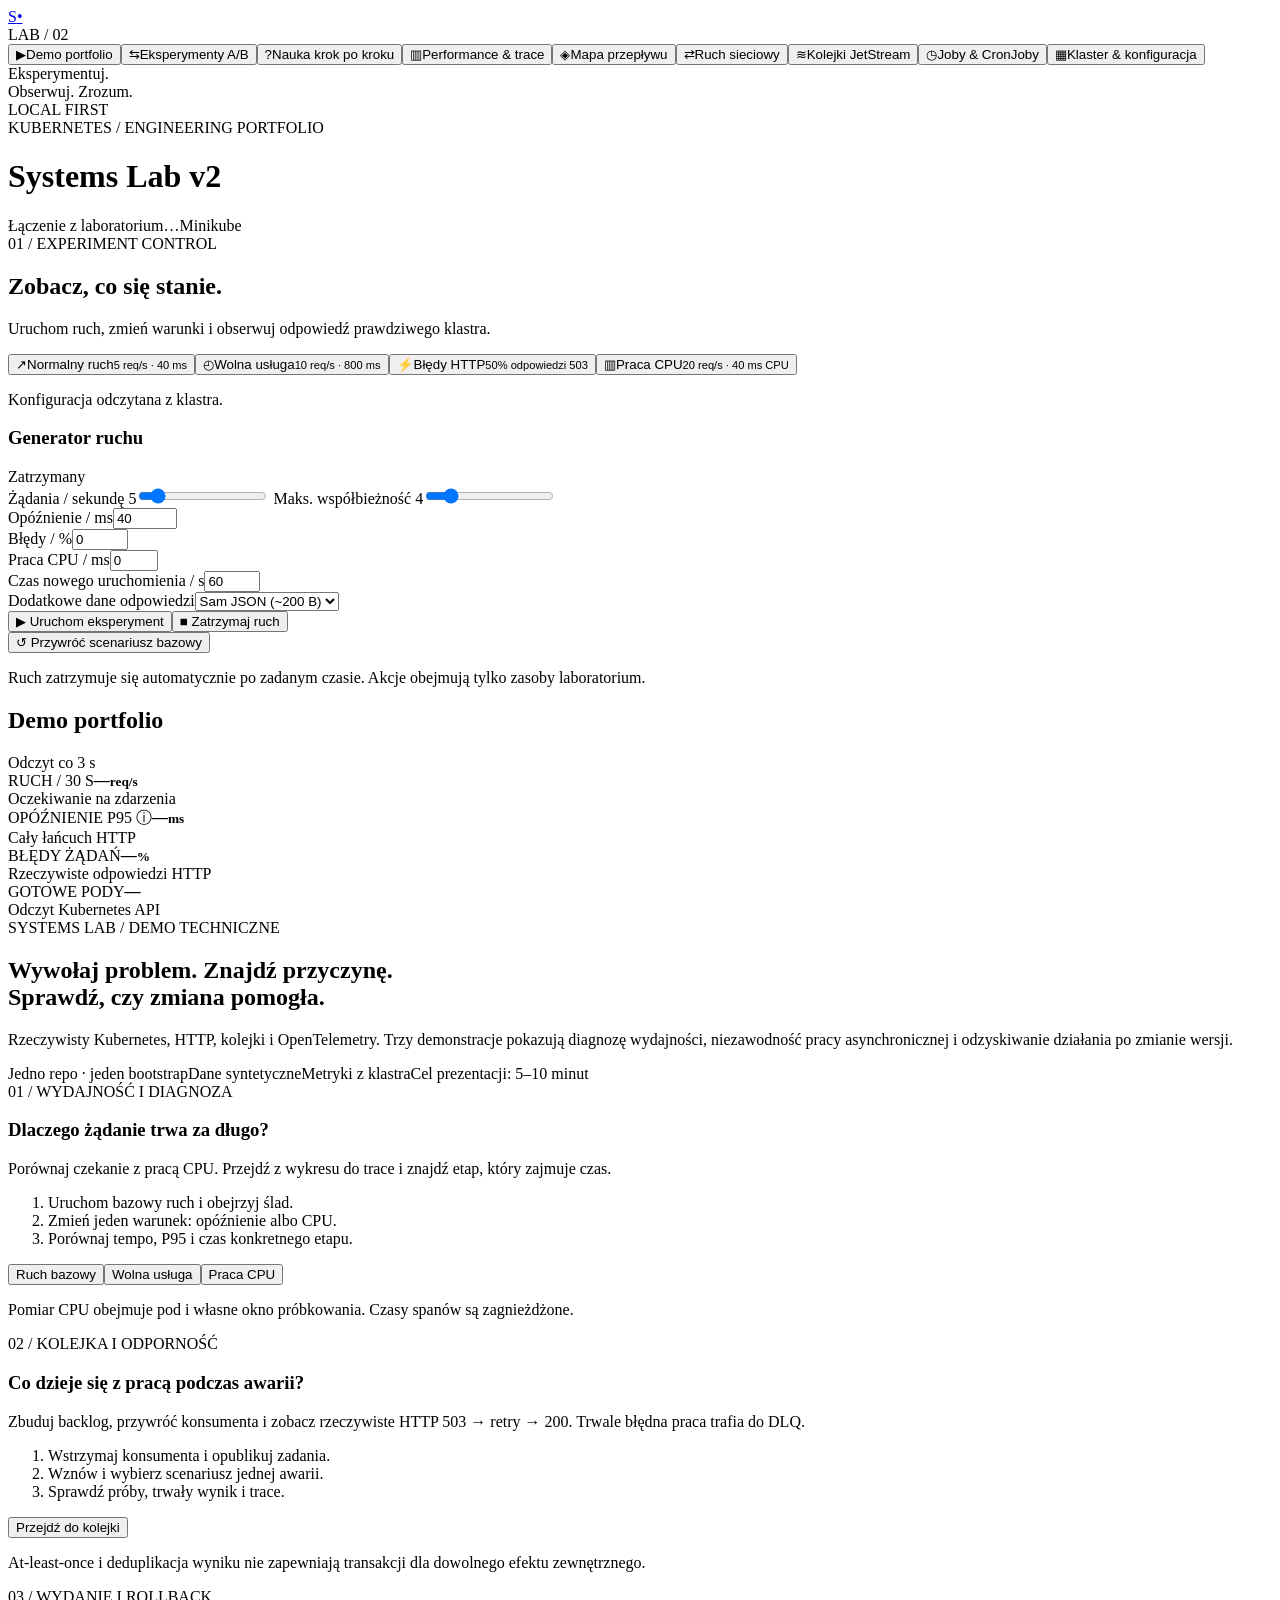
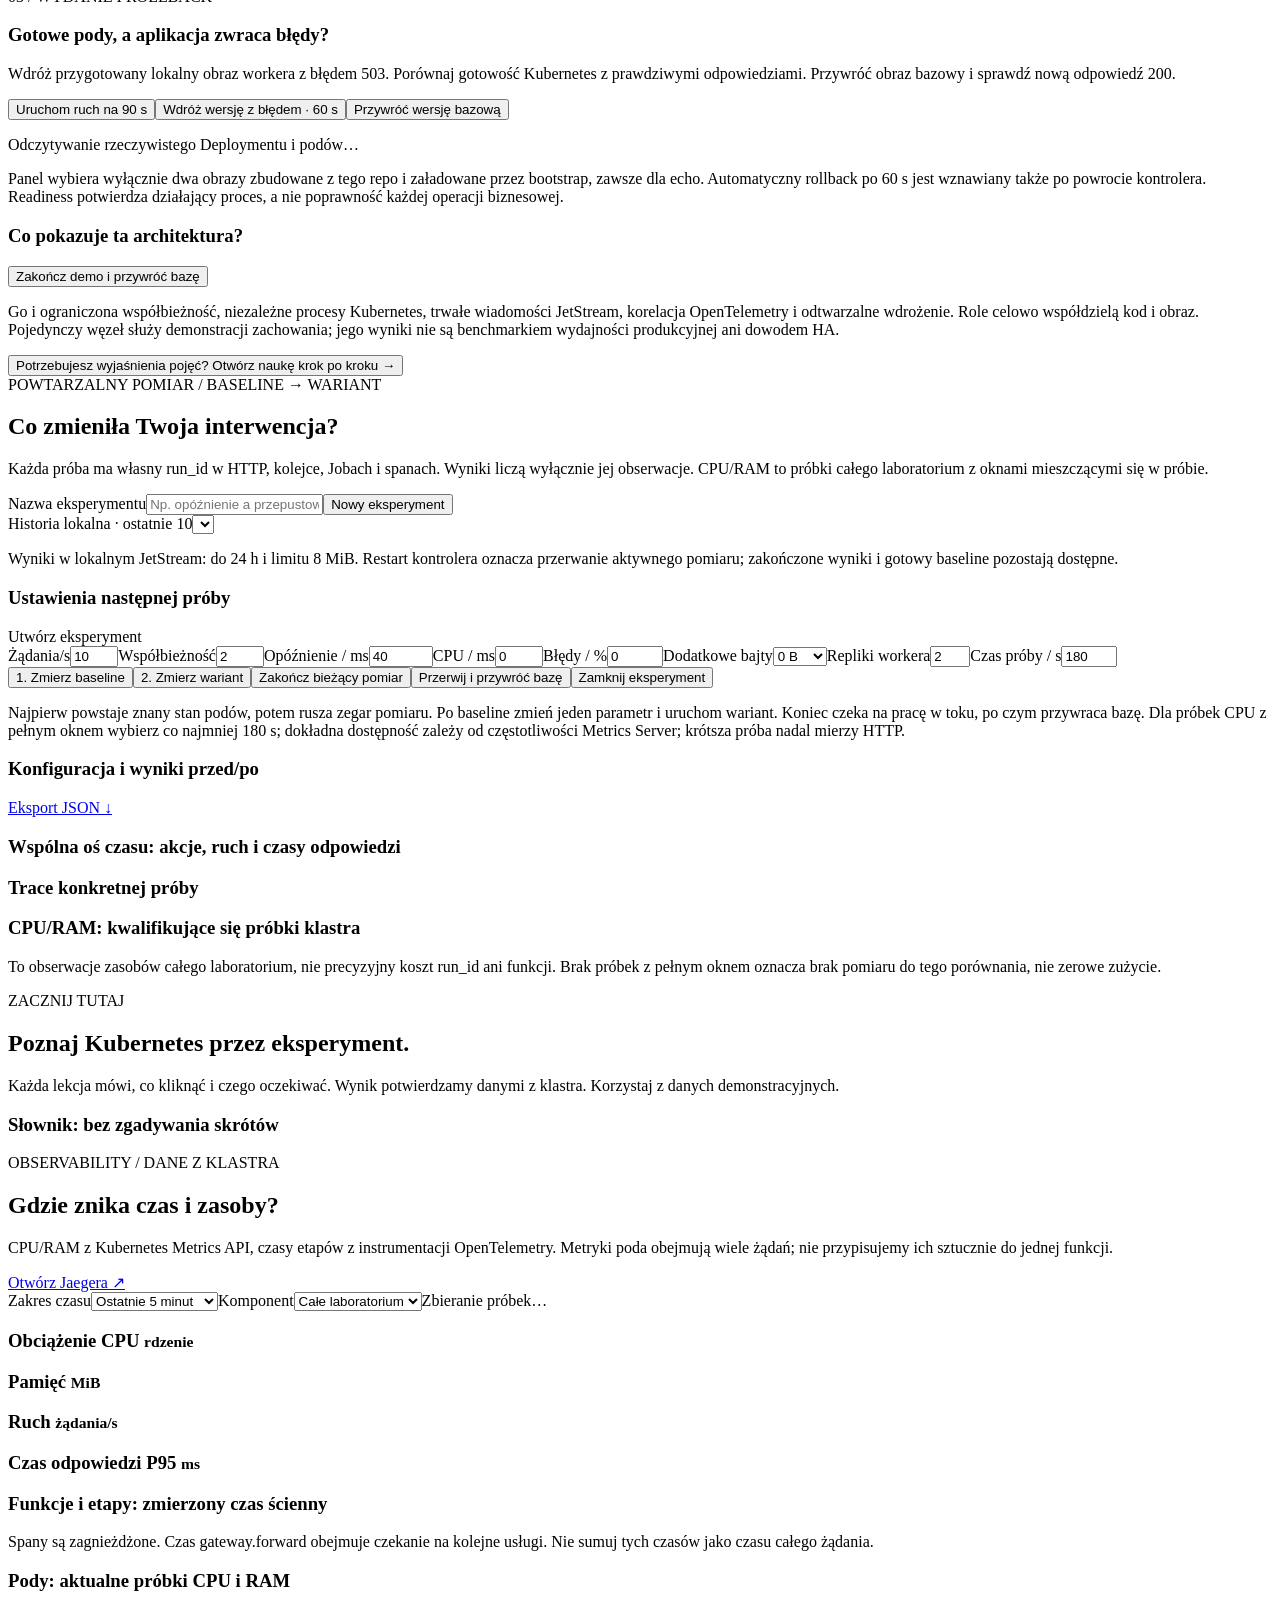
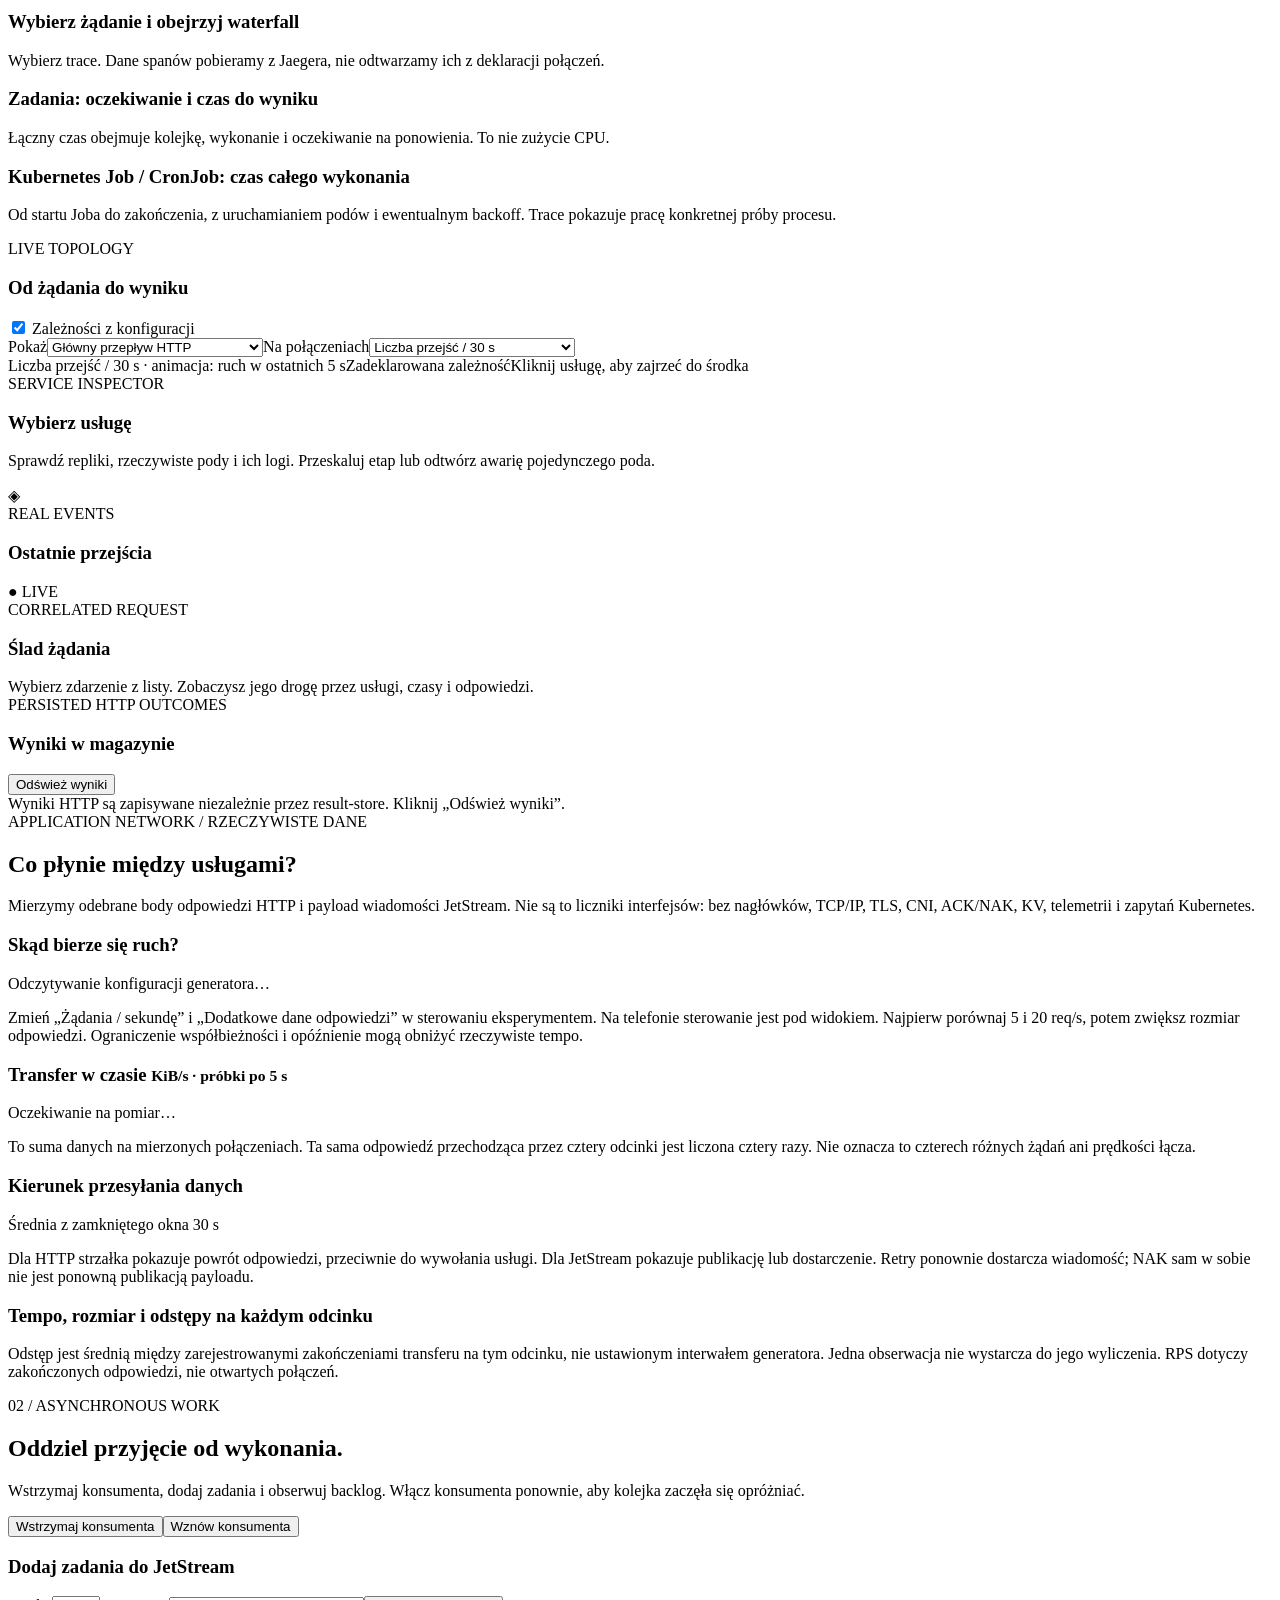
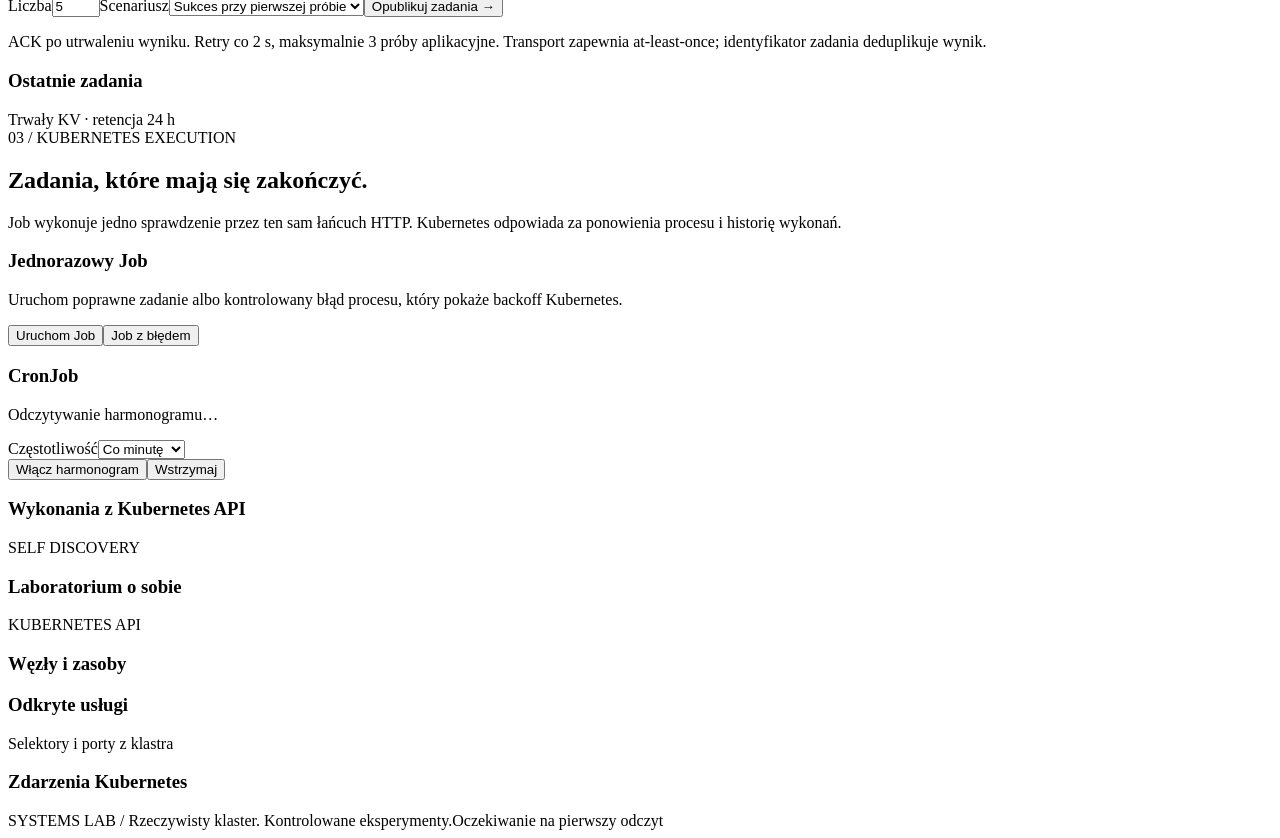
==== commit 0d9acc51: "Record actual experiment UI comparison and clarify resource sampling cadence" ====
--- a/internal/lab/web/index.html
+++ b/internal/lab/web/index.html
@@ -32,7 +32,7 @@
 <section class="view" id="view-experiments">
 <article class="panel intro-panel"><div><div class="section-label">POWTARZALNY POMIAR / BASELINE → WARIANT</div><h2>Co zmieniła Twoja interwencja?</h2><p class="muted">Każda próba ma własny run_id w HTTP, kolejce, Jobach i spanach. Wyniki liczą wyłącznie jej obserwacje. CPU/RAM to próbki całego laboratorium z oknami mieszczącymi się w próbie.</p></div></article>
 <div class="panel"><form id="experimentCreate" class="inline-form"><label>Nazwa eksperymentu<input id="experimentName" type="text" maxlength="100" placeholder="Np. opóźnienie a przepustowość"></label><button class="primary">Nowy eksperyment</button></form><label for="experimentSelect">Historia lokalna · ostatnie 10<select id="experimentSelect"></select></label><p class="muted">Wyniki w lokalnym JetStream: do 24 h i limitu 8 MiB. Restart kontrolera oznacza przerwanie aktywnego pomiaru; zakończone wyniki i gotowy baseline pozostają dostępne.</p></div>
-<article class="panel"><div class="panel-heading"><h3>Ustawienia następnej próby</h3><span id="experimentStatus" class="muted">Utwórz eksperyment</span></div><form id="experimentSettings"><div class="experiment-fields"><label>Żądania/s<input id="expRPS" type="number" min="0" max="50" value="10" required></label><label>Współbieżność<input id="expConcurrency" type="number" min="1" max="20" value="2" required></label><label>Opóźnienie / ms<input id="expDelay" type="number" min="0" max="3000" value="40" required></label><label>CPU / ms<input id="expCPU" type="number" min="0" max="50" value="0" required></label><label>Błędy / %<input id="expErrors" type="number" min="0" max="100" value="0" required></label><label>Dodatkowe bajty<select id="expPayload"><option value="0">0 B</option><option value="1024">1 KiB</option><option value="4096">4 KiB</option><option value="8192">8 KiB</option></select></label><label>Repliki workera<input id="expReplicas" type="number" min="1" max="5" value="2" required></label><label>Czas próby / s<input id="expDuration" type="number" min="3" max="300" value="90" required></label></div><div class="button-row"><button type="button" class="primary" id="experimentBaseline">1. Zmierz baseline</button><button type="button" class="primary" id="experimentVariant">2. Zmierz wariant</button><button type="button" class="secondary" id="experimentFinish">Zakończ bieżący pomiar</button><button type="button" class="secondary" id="experimentAbort">Przerwij i przywróć bazę</button><button type="button" class="secondary" id="experimentClose">Zamknij eksperyment</button></div></form><p class="muted">Najpierw powstaje znany stan podów, potem rusza zegar pomiaru. Po baseline zmień jeden parametr i uruchom wariant. Koniec czeka na pracę w toku, po czym przywraca bazę. Dla próbek CPU z pełnym oknem wybierz zwykle co najmniej 90 s; krótsza próba nadal mierzy HTTP.</p></article>
+<article class="panel"><div class="panel-heading"><h3>Ustawienia następnej próby</h3><span id="experimentStatus" class="muted">Utwórz eksperyment</span></div><form id="experimentSettings"><div class="experiment-fields"><label>Żądania/s<input id="expRPS" type="number" min="0" max="50" value="10" required></label><label>Współbieżność<input id="expConcurrency" type="number" min="1" max="20" value="2" required></label><label>Opóźnienie / ms<input id="expDelay" type="number" min="0" max="3000" value="40" required></label><label>CPU / ms<input id="expCPU" type="number" min="0" max="50" value="0" required></label><label>Błędy / %<input id="expErrors" type="number" min="0" max="100" value="0" required></label><label>Dodatkowe bajty<select id="expPayload"><option value="0">0 B</option><option value="1024">1 KiB</option><option value="4096">4 KiB</option><option value="8192">8 KiB</option></select></label><label>Repliki workera<input id="expReplicas" type="number" min="1" max="5" value="2" required></label><label>Czas próby / s<input id="expDuration" type="number" min="3" max="300" value="180" required></label></div><div class="button-row"><button type="button" class="primary" id="experimentBaseline">1. Zmierz baseline</button><button type="button" class="primary" id="experimentVariant">2. Zmierz wariant</button><button type="button" class="secondary" id="experimentFinish">Zakończ bieżący pomiar</button><button type="button" class="secondary" id="experimentAbort">Przerwij i przywróć bazę</button><button type="button" class="secondary" id="experimentClose">Zamknij eksperyment</button></div></form><p class="muted">Najpierw powstaje znany stan podów, potem rusza zegar pomiaru. Po baseline zmień jeden parametr i uruchom wariant. Koniec czeka na pracę w toku, po czym przywraca bazę. Dla próbek CPU z pełnym oknem wybierz co najmniej 180 s; dokładna dostępność zależy od częstotliwości Metrics Server; krótsza próba nadal mierzy HTTP.</p></article>
 <article class="panel table-panel"><div class="panel-heading"><h3>Konfiguracja i wyniki przed/po</h3><a id="experimentExport" class="secondary" href="/api/experiments/export" download>Eksport JSON ↓</a></div><div id="experimentComparison"></div><p id="experimentCaveat" class="muted"></p></article>
 <article class="panel"><h3>Wspólna oś czasu: akcje, ruch i czasy odpowiedzi</h3><div id="experimentTimeline"></div></article>
 <article class="panel"><h3>Trace konkretnej próby</h3><div id="experimentTraces"></div></article>
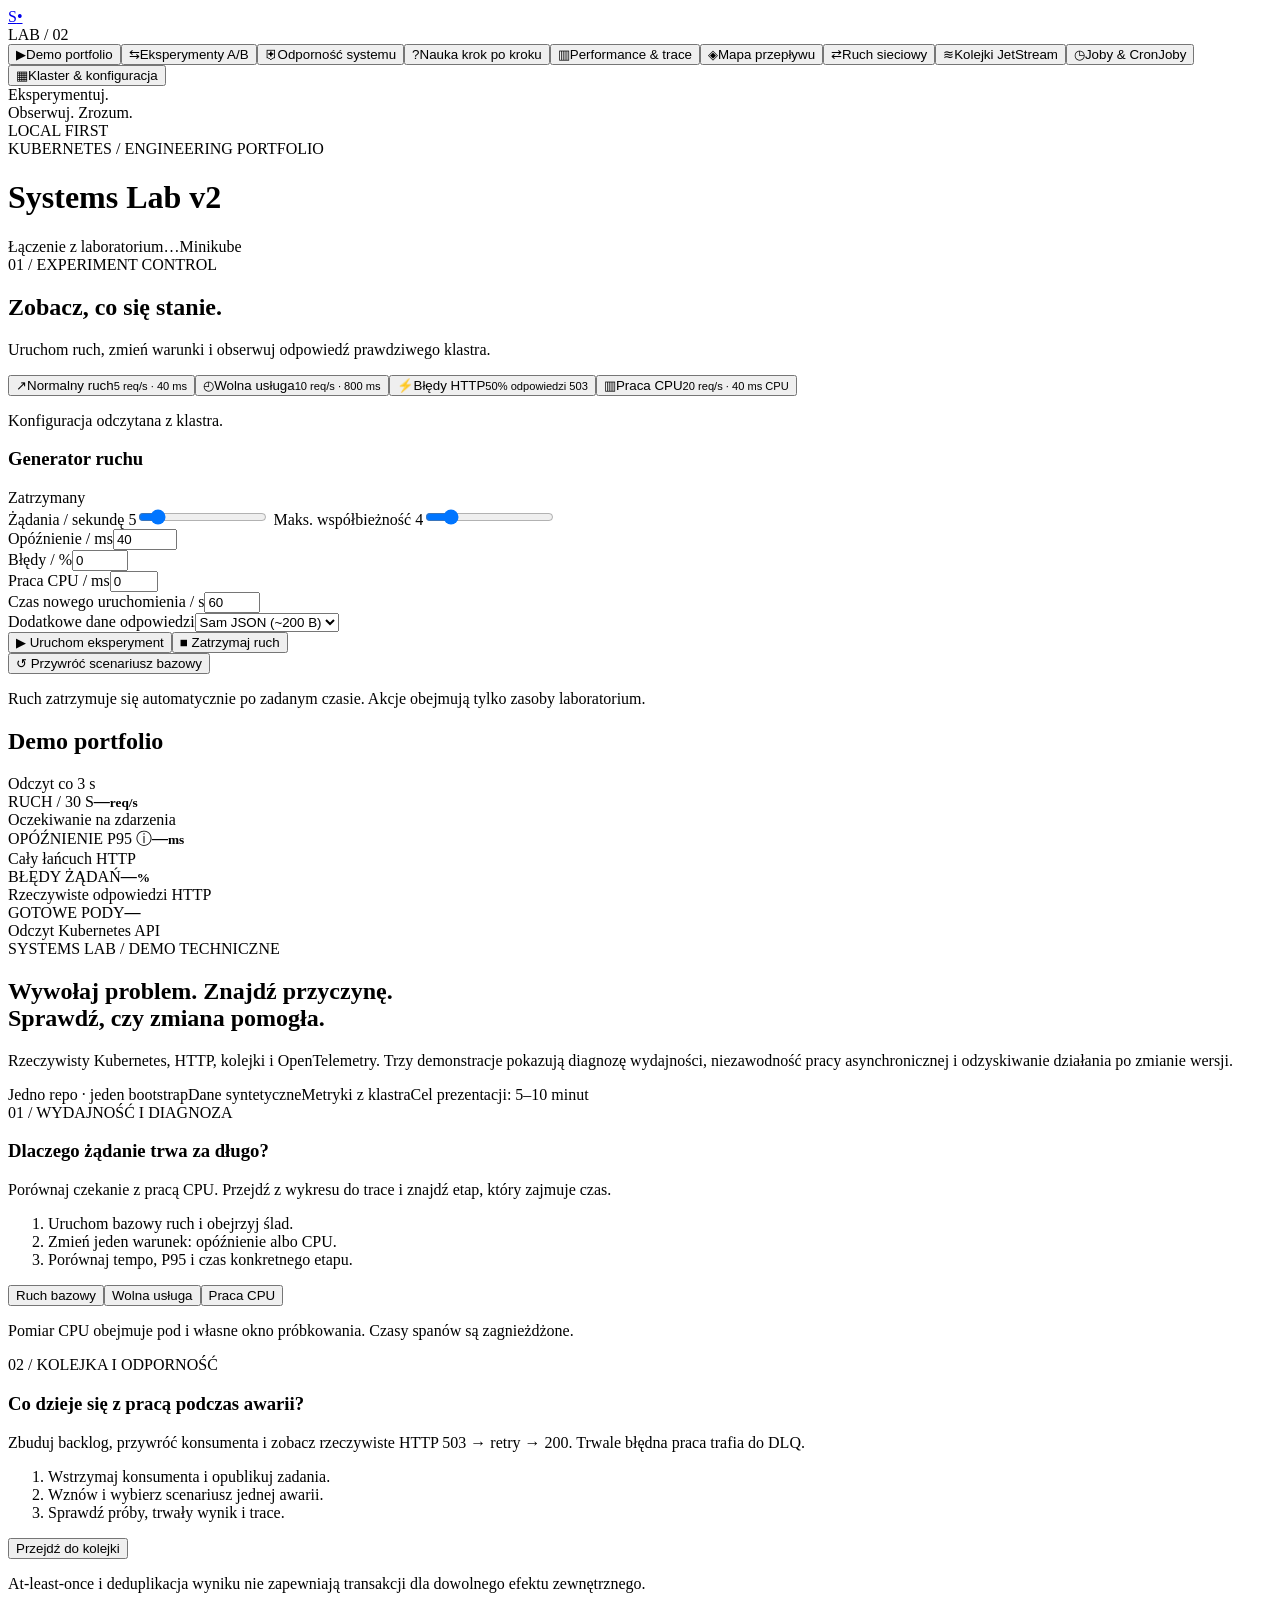
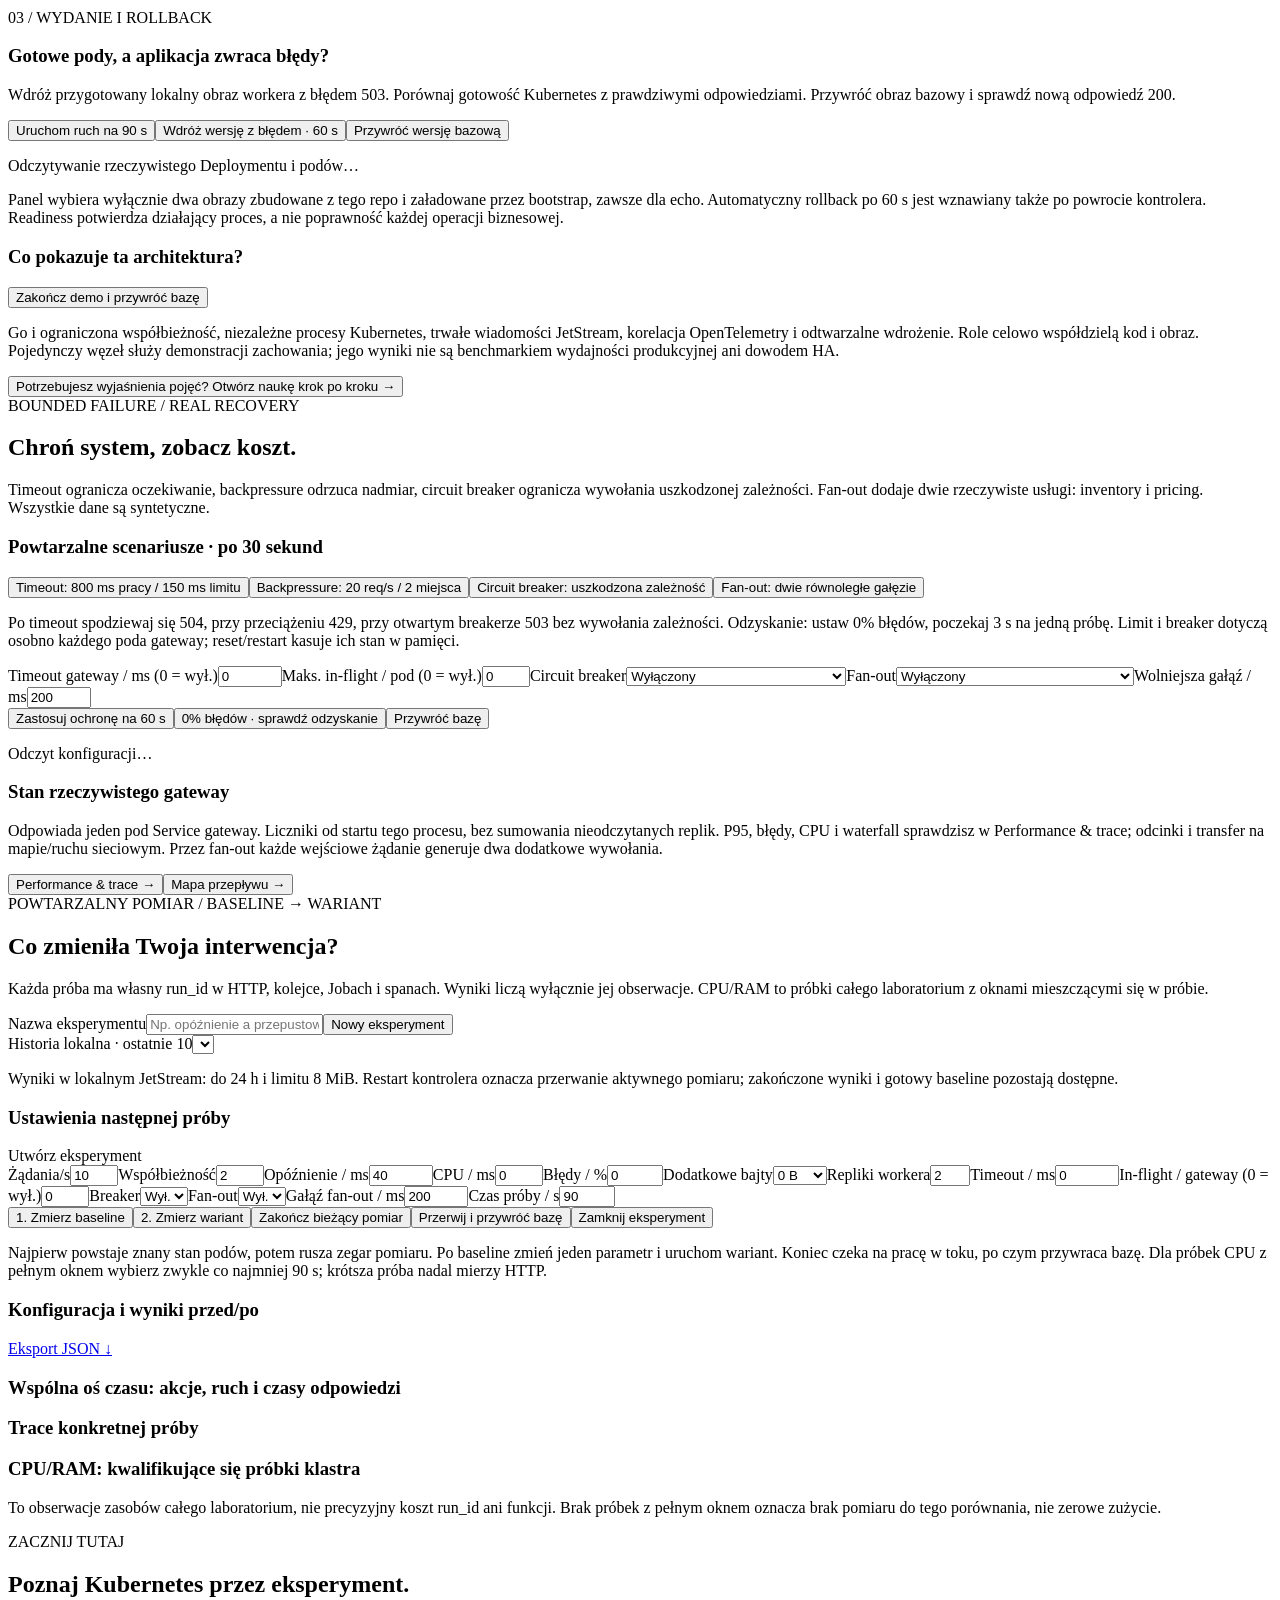
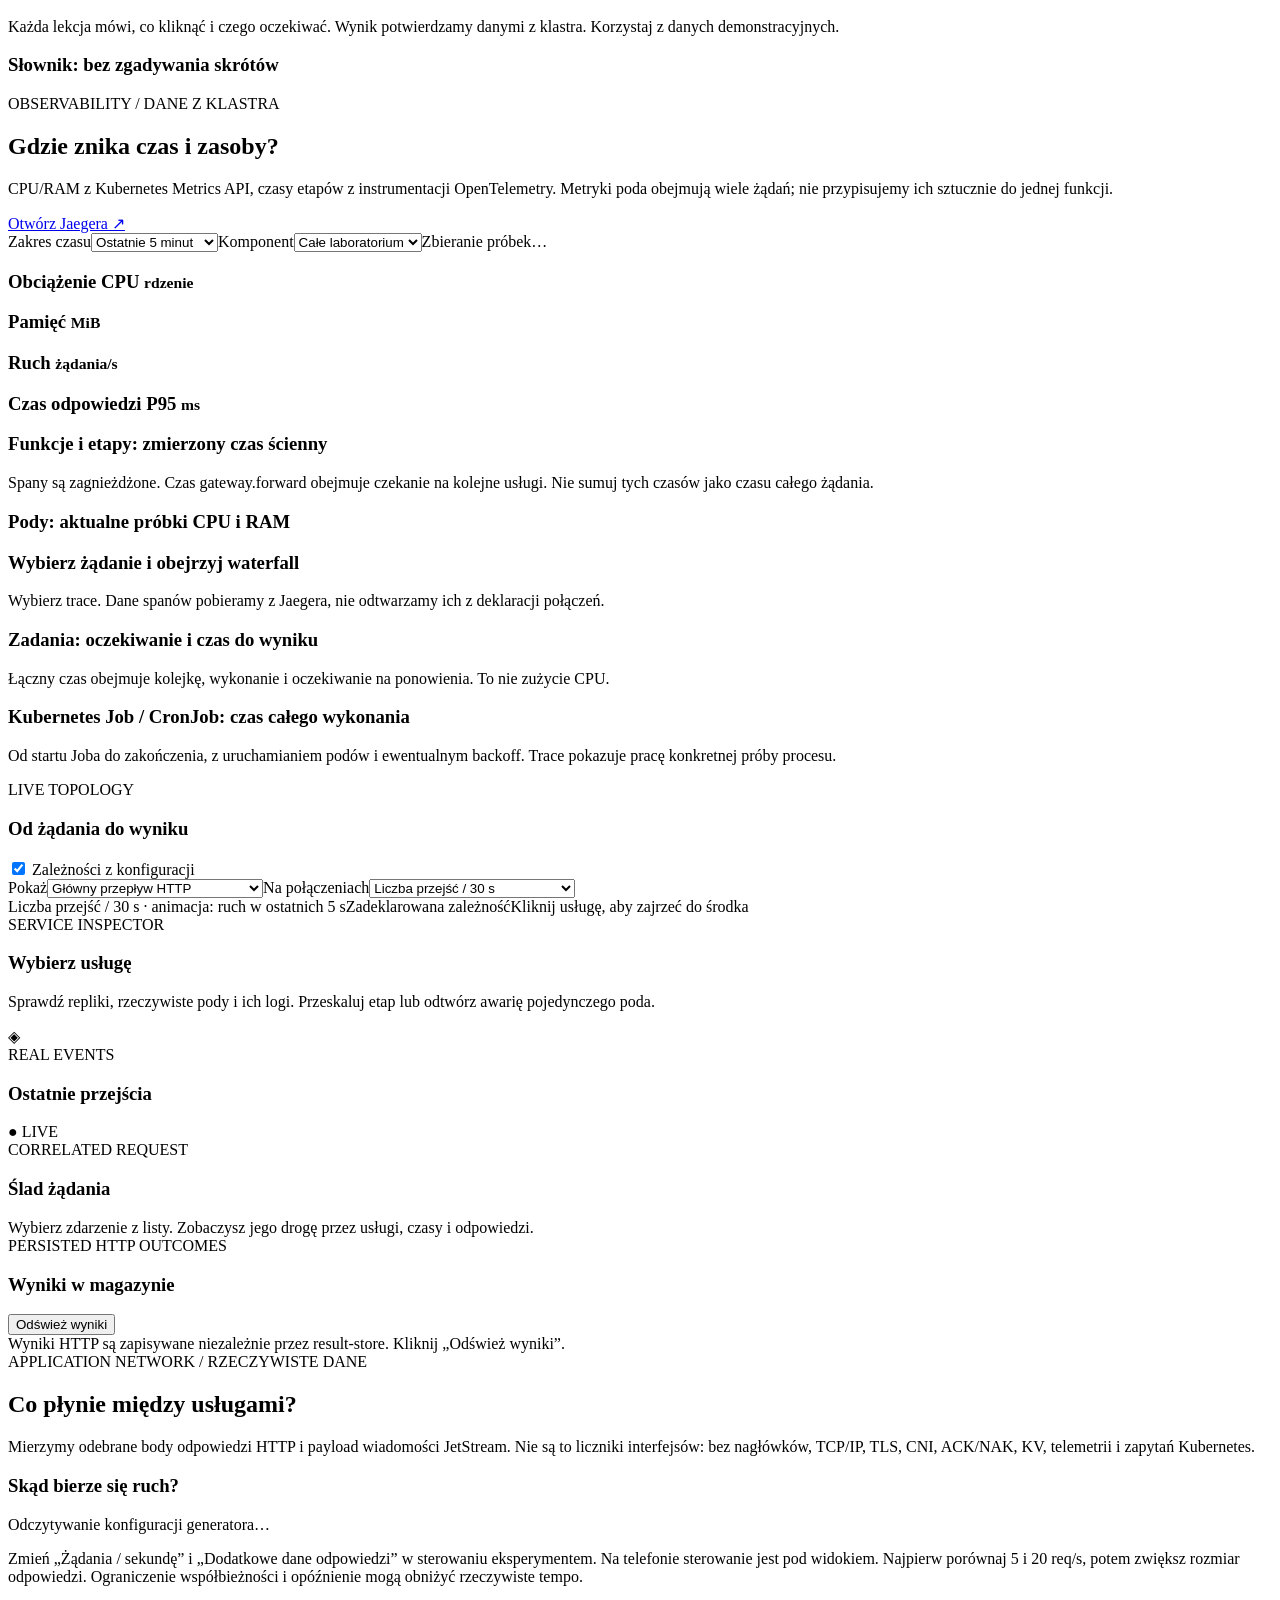
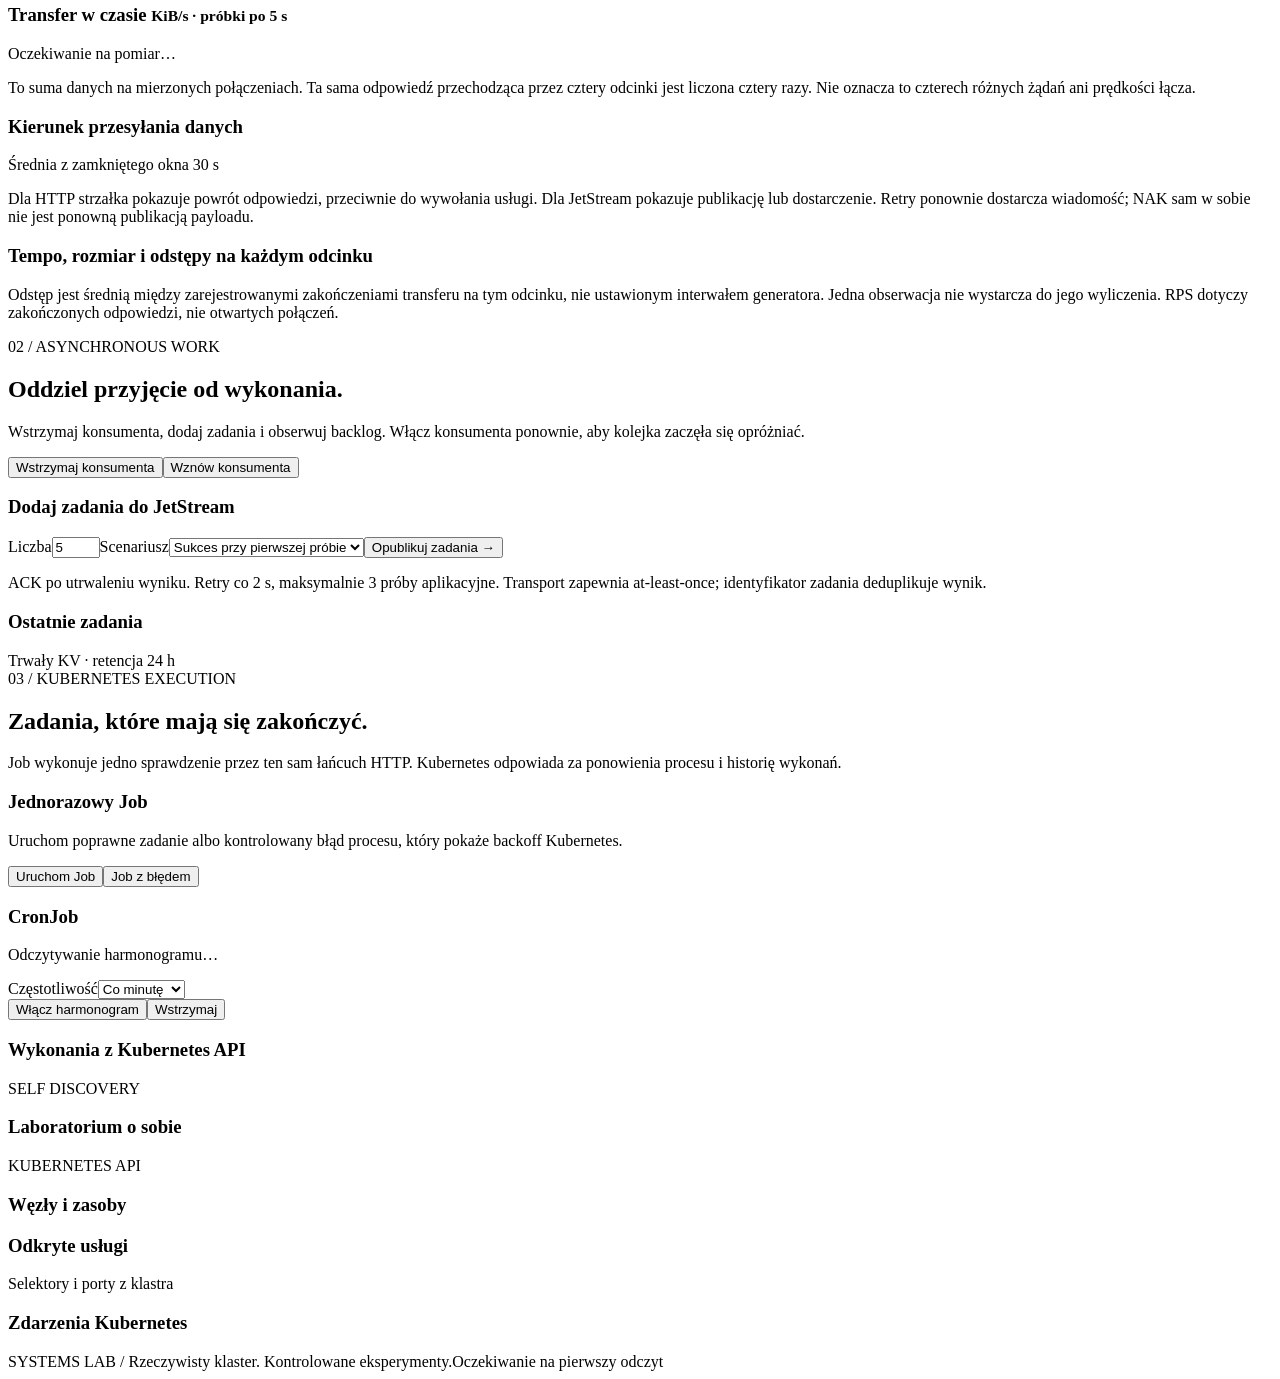
==== commit 9c77d02b: "Add bounded HTTP protection, real parallel branches and independent outcomes" ====
--- a/internal/lab/web/index.html
+++ b/internal/lab/web/index.html
@@ -1,8 +1,8 @@
 <!doctype html>
 <html lang="pl">
-<head><meta charset="utf-8"><meta name="viewport" content="width=device-width,initial-scale=1"><title>Systems Lab · Distributed systems playground</title><link rel="icon" href="data:image/svg+xml,%3Csvg xmlns='http://www.w3.org/2000/svg' viewBox='0 0 64 64'%3E%3Crect width='64' height='64' rx='14' fill='%23131b24'/%3E%3Ctext x='17' y='46' font-size='44' font-family='sans-serif' fill='%236fe5bd'%3ES%3C/text%3E%3C/svg%3E"><link rel="stylesheet" href="/style.css"><script defer src="/app.js"></script><script defer src="/learn.js"></script><script defer src="/performance.js"></script><script defer src="/network.js"></script><script defer src="/portfolio.js"></script><script defer src="/experiments.js"></script></head>
+<head><meta charset="utf-8"><meta name="viewport" content="width=device-width,initial-scale=1"><title>Systems Lab · Distributed systems playground</title><link rel="icon" href="data:image/svg+xml,%3Csvg xmlns='http://www.w3.org/2000/svg' viewBox='0 0 64 64'%3E%3Crect width='64' height='64' rx='14' fill='%23131b24'/%3E%3Ctext x='17' y='46' font-size='44' font-family='sans-serif' fill='%236fe5bd'%3ES%3C/text%3E%3C/svg%3E"><link rel="stylesheet" href="/style.css"><script defer src="/app.js"></script><script defer src="/learn.js"></script><script defer src="/performance.js"></script><script defer src="/network.js"></script><script defer src="/portfolio.js"></script><script defer src="/experiments.js"></script><script defer src="/resilience.js"></script></head>
 <body class="learning-mode">
-<aside class="rail"><a class="brand" href="/#portfolio" aria-label="Systems Lab — początek">S<span>•</span></a><div class="rail-label">LAB / 02</div><nav aria-label="Widoki"><button class="nav active" data-tab="portfolio" aria-controls="view-portfolio" aria-current="page"><span class="nav-icon" aria-hidden="true">▶</span><span>Demo portfolio</span></button><button class="nav" data-tab="experiments" aria-controls="view-experiments"><span class="nav-icon" aria-hidden="true">⇆</span><span>Eksperymenty A/B</span></button><button class="nav" data-tab="learn" aria-controls="view-learn"><span class="nav-icon" aria-hidden="true">?</span><span>Nauka krok po kroku</span></button><button class="nav" data-tab="performance" aria-controls="view-performance"><span class="nav-icon" aria-hidden="true">▥</span><span>Performance & trace</span></button><button class="nav" data-tab="map" aria-controls="view-map"><span class="nav-icon" aria-hidden="true">◈</span><span>Mapa przepływu</span></button><button class="nav" data-tab="network" aria-controls="view-network"><span class="nav-icon" aria-hidden="true">⇄</span><span>Ruch sieciowy</span></button><button class="nav" data-tab="queue" aria-controls="view-queue"><span class="nav-icon" aria-hidden="true">≋</span><span>Kolejki JetStream</span></button><button class="nav" data-tab="jobs" aria-controls="view-jobs"><span class="nav-icon" aria-hidden="true">◷</span><span>Joby & CronJoby</span></button><button class="nav" data-tab="cluster" aria-controls="view-cluster"><span class="nav-icon" aria-hidden="true">▦</span><span>Klaster & konfiguracja</span></button><div class="rail-note">Eksperymentuj.<br>Obserwuj. Zrozum.</div></nav><span class="rail-bottom">LOCAL FIRST</span></aside>
+<aside class="rail"><a class="brand" href="/#portfolio" aria-label="Systems Lab — początek">S<span>•</span></a><div class="rail-label">LAB / 02</div><nav aria-label="Widoki"><button class="nav active" data-tab="portfolio" aria-controls="view-portfolio" aria-current="page"><span class="nav-icon" aria-hidden="true">▶</span><span>Demo portfolio</span></button><button class="nav" data-tab="experiments" aria-controls="view-experiments"><span class="nav-icon" aria-hidden="true">⇆</span><span>Eksperymenty A/B</span></button><button class="nav" data-tab="resilience" aria-controls="view-resilience"><span class="nav-icon" aria-hidden="true">⛨</span><span>Odporność systemu</span></button><button class="nav" data-tab="learn" aria-controls="view-learn"><span class="nav-icon" aria-hidden="true">?</span><span>Nauka krok po kroku</span></button><button class="nav" data-tab="performance" aria-controls="view-performance"><span class="nav-icon" aria-hidden="true">▥</span><span>Performance & trace</span></button><button class="nav" data-tab="map" aria-controls="view-map"><span class="nav-icon" aria-hidden="true">◈</span><span>Mapa przepływu</span></button><button class="nav" data-tab="network" aria-controls="view-network"><span class="nav-icon" aria-hidden="true">⇄</span><span>Ruch sieciowy</span></button><button class="nav" data-tab="queue" aria-controls="view-queue"><span class="nav-icon" aria-hidden="true">≋</span><span>Kolejki JetStream</span></button><button class="nav" data-tab="jobs" aria-controls="view-jobs"><span class="nav-icon" aria-hidden="true">◷</span><span>Joby & CronJoby</span></button><button class="nav" data-tab="cluster" aria-controls="view-cluster"><span class="nav-icon" aria-hidden="true">▦</span><span>Klaster & konfiguracja</span></button><div class="rail-note">Eksperymentuj.<br>Obserwuj. Zrozum.</div></nav><span class="rail-bottom">LOCAL FIRST</span></aside>
 <div class="shell">
 <header><div><div class="eyebrow">KUBERNETES / ENGINEERING PORTFOLIO</div><h1>Systems Lab <span class="tag">v2</span></h1></div><div class="header-status"><span class="status-dot" id="connectionDot"></span><span id="connection">Łączenie z laboratorium…</span><span class="divider"></span><span id="clusterVersion">Minikube</span></div></header>
 <div class="workspace">
@@ -29,10 +29,16 @@
 <article class="panel"><div class="section-label">03 / WYDANIE I ROLLBACK</div><h3>Gotowe pody, a aplikacja zwraca błędy?</h3><p class="muted">Wdróż przygotowany lokalny obraz workera z błędem 503. Porównaj gotowość Kubernetes z prawdziwymi odpowiedziami. Przywróć obraz bazowy i sprawdź nową odpowiedź 200.</p><div class="button-row"><button class="secondary" id="portfolioTraffic">Uruchom ruch na 90 s</button><button class="primary" id="portfolioRelease">Wdróż wersję z błędem · 60 s</button><button class="secondary" id="portfolioRollback">Przywróć wersję bazową</button></div><p id="releaseStatus" class="release-status">Odczytywanie rzeczywistego Deploymentu i podów…</p><div id="releaseEvidence" class="table-panel"></div><p class="muted">Panel wybiera wyłącznie dwa obrazy zbudowane z tego repo i załadowane przez bootstrap, zawsze dla echo. Automatyczny rollback po 60 s jest wznawiany także po powrocie kontrolera. Readiness potwierdza działający proces, a nie poprawność każdej operacji biznesowej.</p></article>
 <article class="panel"><div class="panel-heading"><h3>Co pokazuje ta architektura?</h3><button class="secondary" id="portfolioReset">Zakończ demo i przywróć bazę</button></div><p class="muted">Go i ograniczona współbieżność, niezależne procesy Kubernetes, trwałe wiadomości JetStream, korelacja OpenTelemetry i odtwarzalne wdrożenie. Role celowo współdzielą kod i obraz. Pojedynczy węzeł służy demonstracji zachowania; jego wyniki nie są benchmarkiem wydajności produkcyjnej ani dowodem HA.</p><button class="text-button" id="portfolioLearn">Potrzebujesz wyjaśnienia pojęć? Otwórz naukę krok po kroku →</button></article>
 </section>
+<section class="view" id="view-resilience">
+<article class="panel portfolio-intro"><div class="section-label">BOUNDED FAILURE / REAL RECOVERY</div><h2>Chroń system, zobacz koszt.</h2><p>Timeout ogranicza oczekiwanie, backpressure odrzuca nadmiar, circuit breaker ogranicza wywołania uszkodzonej zależności. Fan-out dodaje dwie rzeczywiste usługi: inventory i pricing. Wszystkie dane są syntetyczne.</p></article>
+<article class="panel"><h3>Powtarzalne scenariusze · po 30 sekund</h3><div class="button-row"><button class="secondary" data-resilience="timeout">Timeout: 800 ms pracy / 150 ms limitu</button><button class="secondary" data-resilience="pressure">Backpressure: 20 req/s / 2 miejsca</button><button class="secondary" data-resilience="breaker">Circuit breaker: uszkodzona zależność</button><button class="secondary" data-resilience="fanout">Fan-out: dwie równoległe gałęzie</button></div><p class="muted">Po timeout spodziewaj się 504, przy przeciążeniu 429, przy otwartym breakerze 503 bez wywołania zależności. Odzyskanie: ustaw 0% błędów, poczekaj 3 s na jedną próbę. Limit i breaker dotyczą osobno każdego poda gateway; reset/restart kasuje ich stan w pamięci.</p></article>
+<article class="panel"><form id="resilienceSettings"><div class="experiment-fields"><label>Timeout gateway / ms (0 = wył.)<input id="resTimeout" type="number" min="0" max="5000" value="0" required></label><label>Maks. in-flight / pod (0 = wył.)<input id="resLimit" type="number" min="0" max="20" value="0" required></label><label>Circuit breaker<select id="resBreaker"><option value="false">Wyłączony</option><option value="true">3 błędy → 3 s przerwy → 1 próba</option></select></label><label>Fan-out<select id="resFanout"><option value="false">Wyłączony</option><option value="true">Inventory + pricing (obie wymagane)</option></select></label><label>Wolniejsza gałąź / ms<input id="resBranch" type="number" min="0" max="2000" value="200" required></label></div><div class="button-row"><button class="primary">Zastosuj ochronę na 60 s</button><button type="button" class="secondary" id="resRecover">0% błędów · sprawdź odzyskanie</button><button type="button" class="secondary" id="resReset">Przywróć bazę</button></div></form><p class="muted" id="resConfig">Odczyt konfiguracji…</p></article>
+<article class="panel"><h3>Stan rzeczywistego gateway</h3><div id="protectionStatus"></div><p class="muted">Odpowiada jeden pod Service gateway. Liczniki od startu tego procesu, bez sumowania nieodczytanych replik. P95, błędy, CPU i waterfall sprawdzisz w Performance &amp; trace; odcinki i transfer na mapie/ruchu sieciowym. Przez fan-out każde wejściowe żądanie generuje dwa dodatkowe wywołania.</p><button class="secondary" id="resTrace">Performance &amp; trace →</button><button class="secondary" id="resMap">Mapa przepływu →</button></article>
+</section>
 <section class="view" id="view-experiments">
 <article class="panel intro-panel"><div><div class="section-label">POWTARZALNY POMIAR / BASELINE → WARIANT</div><h2>Co zmieniła Twoja interwencja?</h2><p class="muted">Każda próba ma własny run_id w HTTP, kolejce, Jobach i spanach. Wyniki liczą wyłącznie jej obserwacje. CPU/RAM to próbki całego laboratorium z oknami mieszczącymi się w próbie.</p></div></article>
 <div class="panel"><form id="experimentCreate" class="inline-form"><label>Nazwa eksperymentu<input id="experimentName" type="text" maxlength="100" placeholder="Np. opóźnienie a przepustowość"></label><button class="primary">Nowy eksperyment</button></form><label for="experimentSelect">Historia lokalna · ostatnie 10<select id="experimentSelect"></select></label><p class="muted">Wyniki w lokalnym JetStream: do 24 h i limitu 8 MiB. Restart kontrolera oznacza przerwanie aktywnego pomiaru; zakończone wyniki i gotowy baseline pozostają dostępne.</p></div>
-<article class="panel"><div class="panel-heading"><h3>Ustawienia następnej próby</h3><span id="experimentStatus" class="muted">Utwórz eksperyment</span></div><form id="experimentSettings"><div class="experiment-fields"><label>Żądania/s<input id="expRPS" type="number" min="0" max="50" value="10" required></label><label>Współbieżność<input id="expConcurrency" type="number" min="1" max="20" value="2" required></label><label>Opóźnienie / ms<input id="expDelay" type="number" min="0" max="3000" value="40" required></label><label>CPU / ms<input id="expCPU" type="number" min="0" max="50" value="0" required></label><label>Błędy / %<input id="expErrors" type="number" min="0" max="100" value="0" required></label><label>Dodatkowe bajty<select id="expPayload"><option value="0">0 B</option><option value="1024">1 KiB</option><option value="4096">4 KiB</option><option value="8192">8 KiB</option></select></label><label>Repliki workera<input id="expReplicas" type="number" min="1" max="5" value="2" required></label><label>Czas próby / s<input id="expDuration" type="number" min="3" max="300" value="180" required></label></div><div class="button-row"><button type="button" class="primary" id="experimentBaseline">1. Zmierz baseline</button><button type="button" class="primary" id="experimentVariant">2. Zmierz wariant</button><button type="button" class="secondary" id="experimentFinish">Zakończ bieżący pomiar</button><button type="button" class="secondary" id="experimentAbort">Przerwij i przywróć bazę</button><button type="button" class="secondary" id="experimentClose">Zamknij eksperyment</button></div></form><p class="muted">Najpierw powstaje znany stan podów, potem rusza zegar pomiaru. Po baseline zmień jeden parametr i uruchom wariant. Koniec czeka na pracę w toku, po czym przywraca bazę. Dla próbek CPU z pełnym oknem wybierz co najmniej 180 s; dokładna dostępność zależy od częstotliwości Metrics Server; krótsza próba nadal mierzy HTTP.</p></article>
+<article class="panel"><div class="panel-heading"><h3>Ustawienia następnej próby</h3><span id="experimentStatus" class="muted">Utwórz eksperyment</span></div><form id="experimentSettings"><div class="experiment-fields"><label>Żądania/s<input id="expRPS" type="number" min="0" max="50" value="10" required></label><label>Współbieżność<input id="expConcurrency" type="number" min="1" max="20" value="2" required></label><label>Opóźnienie / ms<input id="expDelay" type="number" min="0" max="3000" value="40" required></label><label>CPU / ms<input id="expCPU" type="number" min="0" max="50" value="0" required></label><label>Błędy / %<input id="expErrors" type="number" min="0" max="100" value="0" required></label><label>Dodatkowe bajty<select id="expPayload"><option value="0">0 B</option><option value="1024">1 KiB</option><option value="4096">4 KiB</option><option value="8192">8 KiB</option></select></label><label>Repliki workera<input id="expReplicas" type="number" min="1" max="5" value="2" required></label><label>Timeout / ms<input id="expTimeout" type="number" min="0" max="5000" value="0" required></label><label>In-flight / gateway (0 = wył.)<input id="expLimit" type="number" min="0" max="20" value="0" required></label><label>Breaker<select id="expBreaker"><option value="false">Wył.</option><option value="true">Wł.</option></select></label><label>Fan-out<select id="expFanout"><option value="false">Wył.</option><option value="true">Wł.</option></select></label><label>Gałąź fan-out / ms<input id="expBranch" type="number" min="0" max="2000" value="200" required></label><label>Czas próby / s<input id="expDuration" type="number" min="3" max="300" value="90" required></label></div><div class="button-row"><button type="button" class="primary" id="experimentBaseline">1. Zmierz baseline</button><button type="button" class="primary" id="experimentVariant">2. Zmierz wariant</button><button type="button" class="secondary" id="experimentFinish">Zakończ bieżący pomiar</button><button type="button" class="secondary" id="experimentAbort">Przerwij i przywróć bazę</button><button type="button" class="secondary" id="experimentClose">Zamknij eksperyment</button></div></form><p class="muted">Najpierw powstaje znany stan podów, potem rusza zegar pomiaru. Po baseline zmień jeden parametr i uruchom wariant. Koniec czeka na pracę w toku, po czym przywraca bazę. Dla próbek CPU z pełnym oknem wybierz zwykle co najmniej 90 s; krótsza próba nadal mierzy HTTP.</p></article>
 <article class="panel table-panel"><div class="panel-heading"><h3>Konfiguracja i wyniki przed/po</h3><a id="experimentExport" class="secondary" href="/api/experiments/export" download>Eksport JSON ↓</a></div><div id="experimentComparison"></div><p id="experimentCaveat" class="muted"></p></article>
 <article class="panel"><h3>Wspólna oś czasu: akcje, ruch i czasy odpowiedzi</h3><div id="experimentTimeline"></div></article>
 <article class="panel"><h3>Trace konkretnej próby</h3><div id="experimentTraces"></div></article>
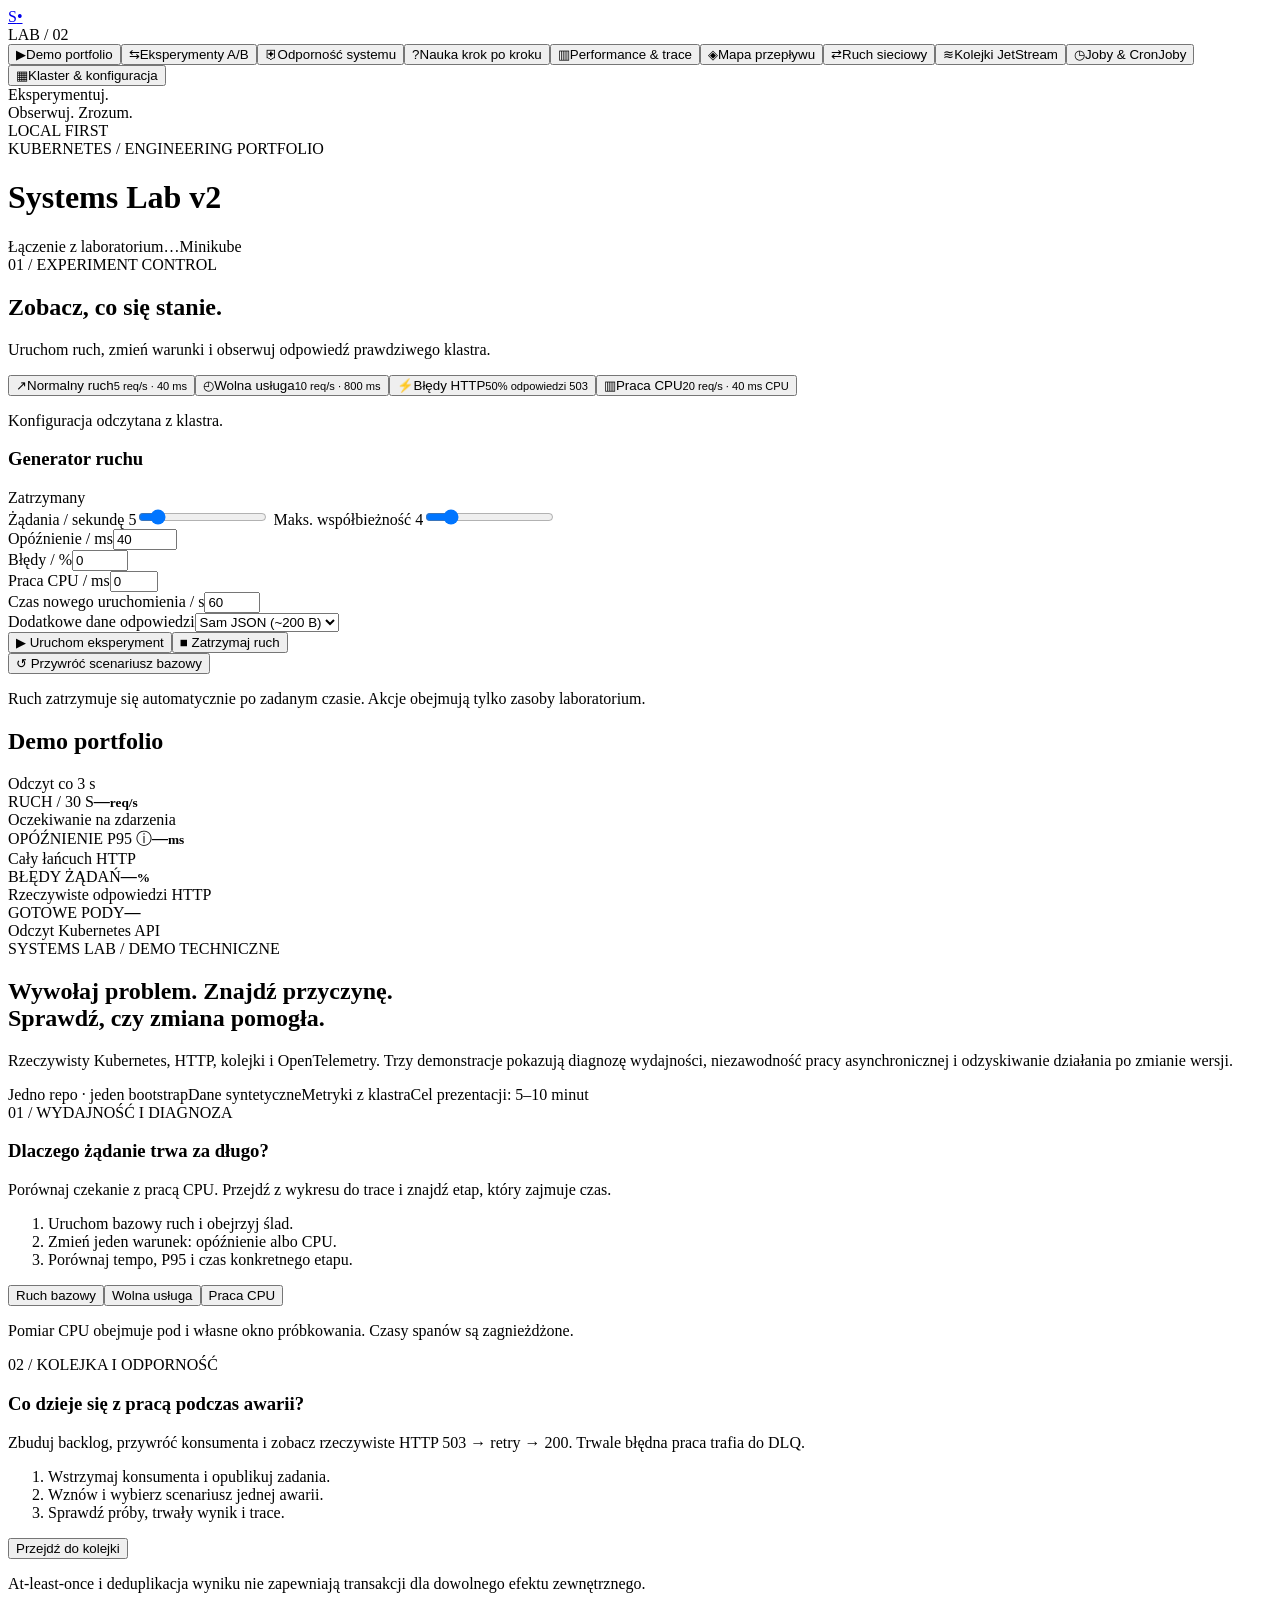
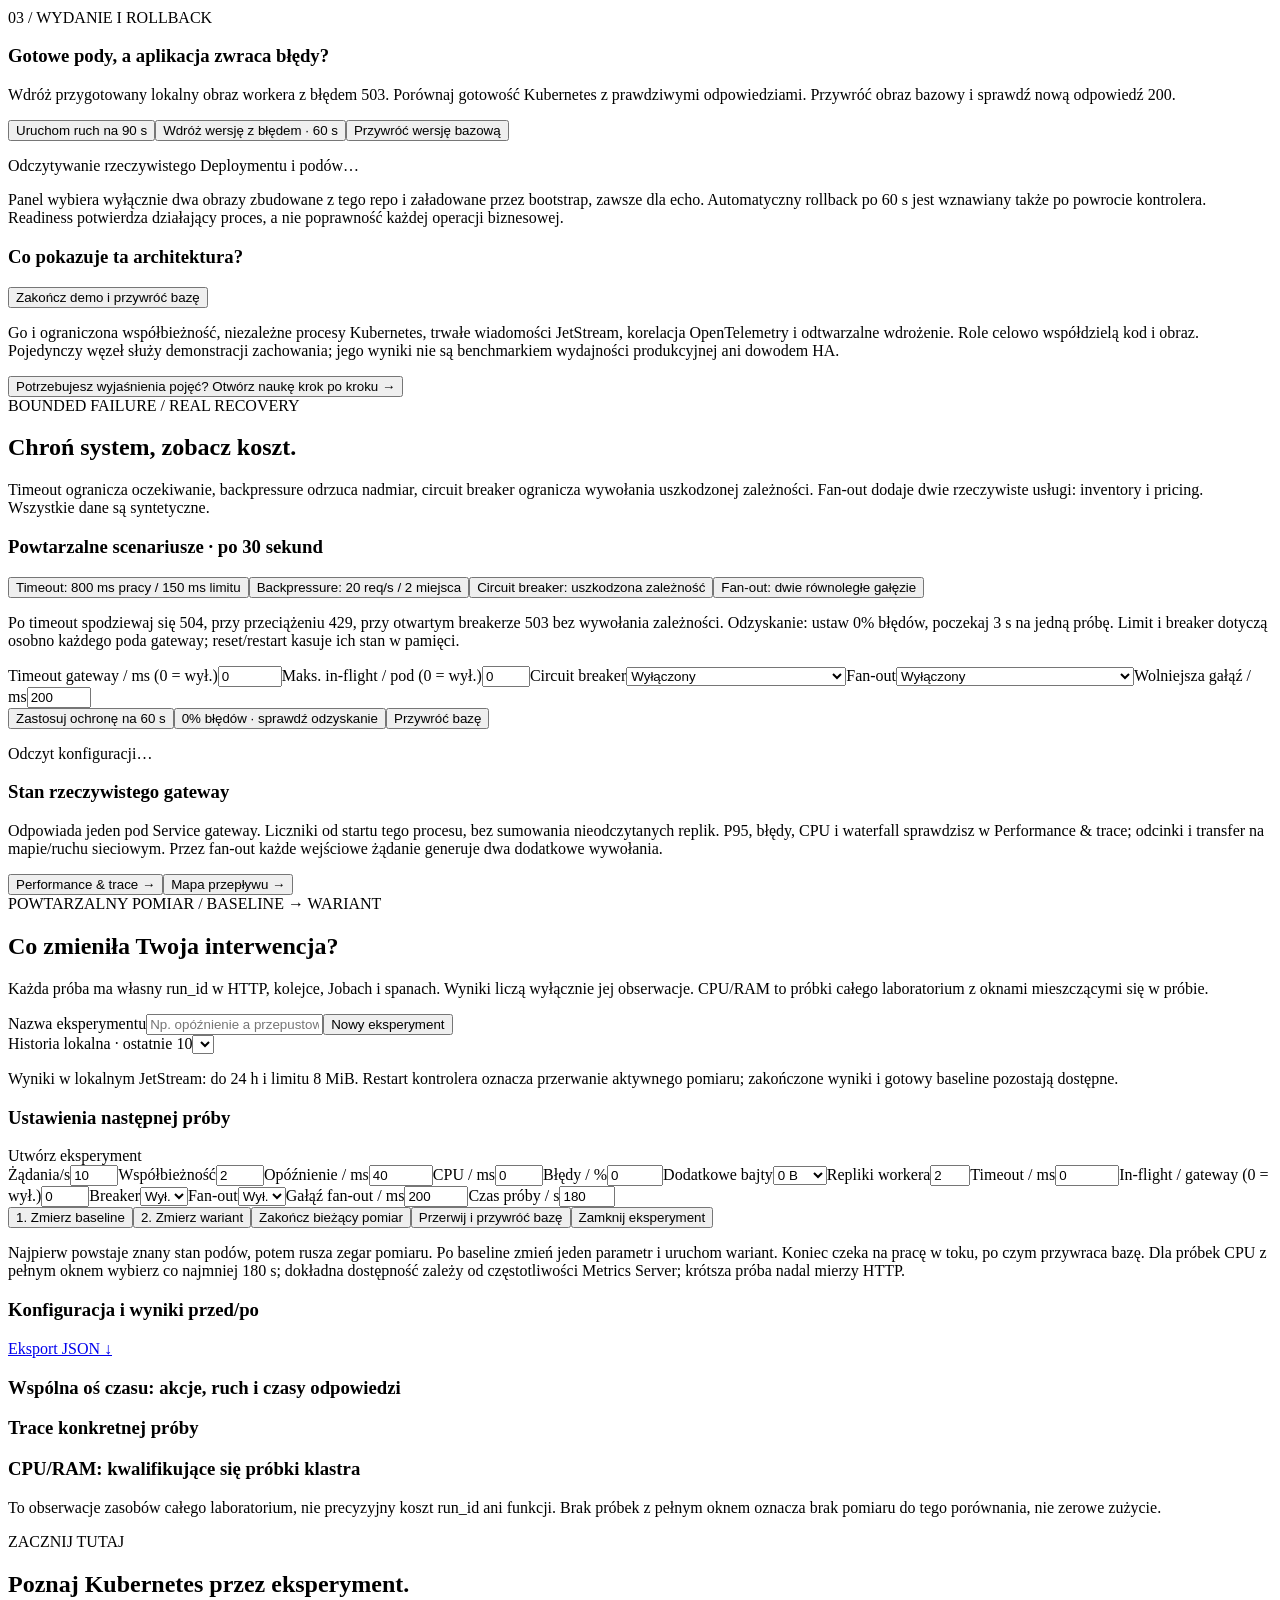
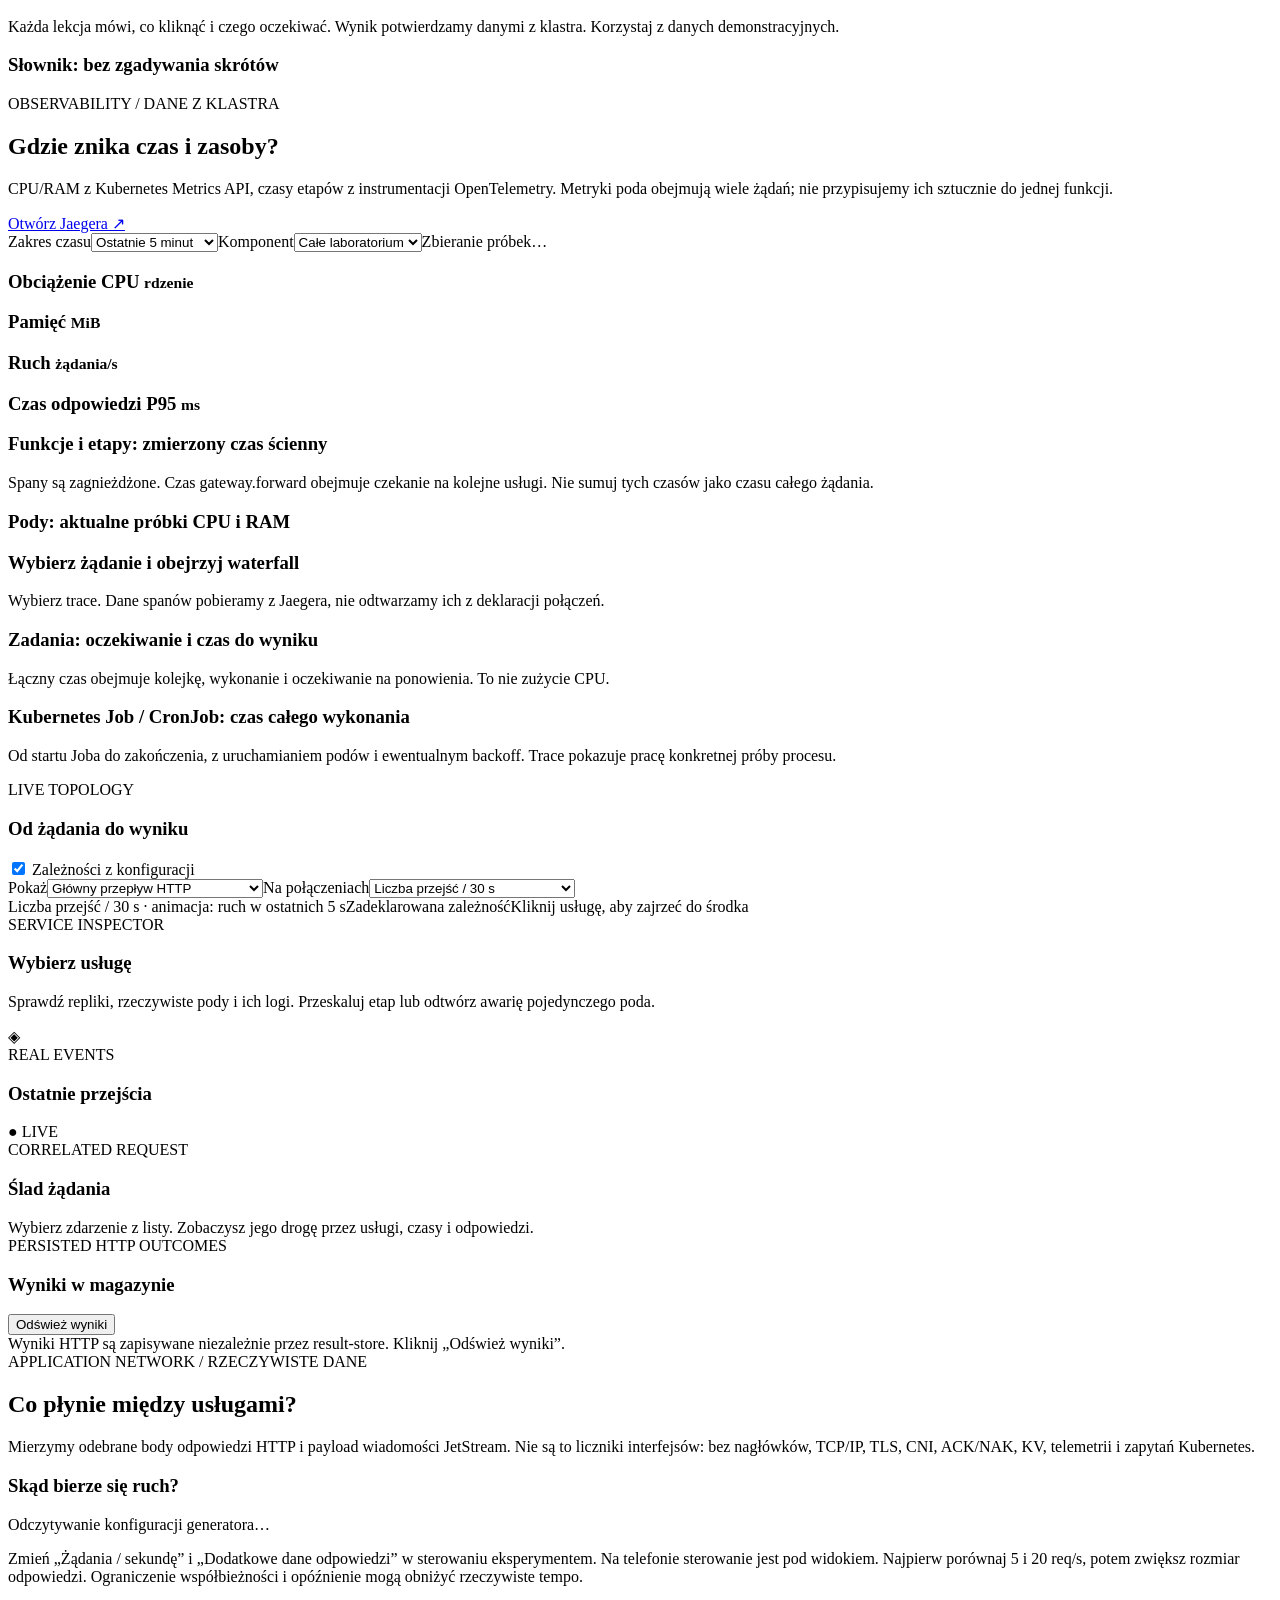
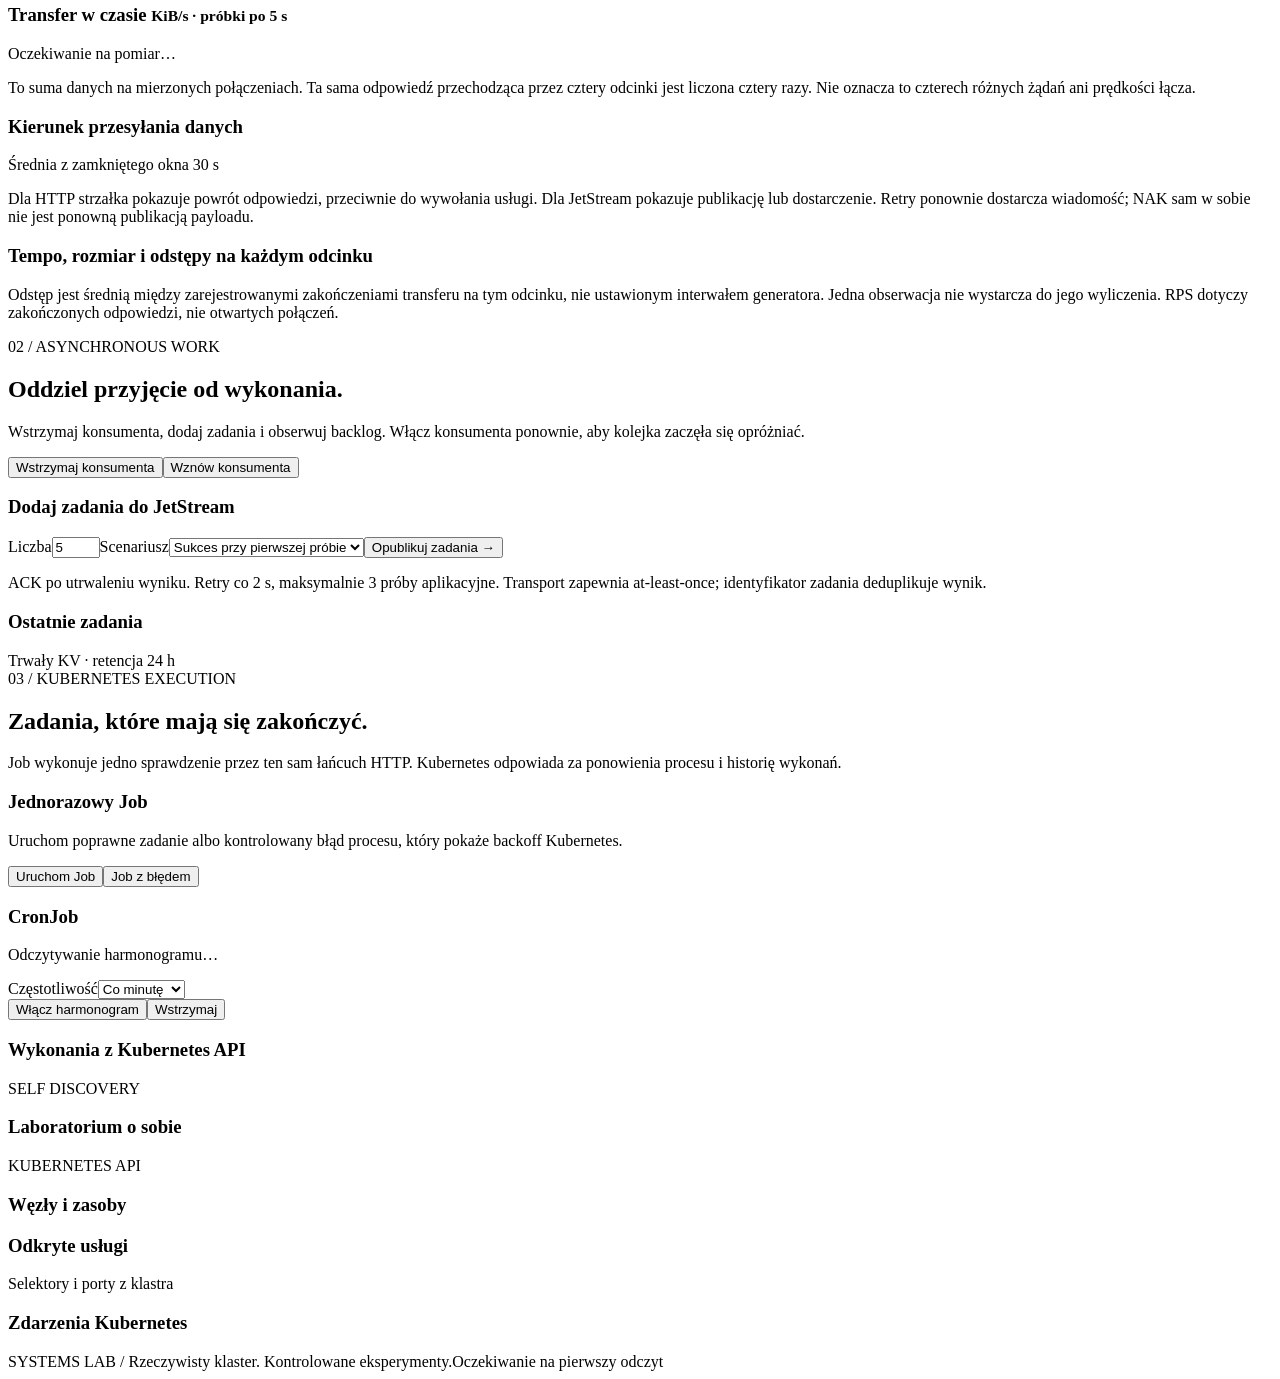
==== commit f739e9eb: "Merge branch 'feat/lab-experiments' into feat/lab-resilience # Conflicts: #	internal/lab/web/index.h" ====
--- a/internal/lab/web/index.html
+++ b/internal/lab/web/index.html
@@ -38,7 +38,7 @@
 <section class="view" id="view-experiments">
 <article class="panel intro-panel"><div><div class="section-label">POWTARZALNY POMIAR / BASELINE → WARIANT</div><h2>Co zmieniła Twoja interwencja?</h2><p class="muted">Każda próba ma własny run_id w HTTP, kolejce, Jobach i spanach. Wyniki liczą wyłącznie jej obserwacje. CPU/RAM to próbki całego laboratorium z oknami mieszczącymi się w próbie.</p></div></article>
 <div class="panel"><form id="experimentCreate" class="inline-form"><label>Nazwa eksperymentu<input id="experimentName" type="text" maxlength="100" placeholder="Np. opóźnienie a przepustowość"></label><button class="primary">Nowy eksperyment</button></form><label for="experimentSelect">Historia lokalna · ostatnie 10<select id="experimentSelect"></select></label><p class="muted">Wyniki w lokalnym JetStream: do 24 h i limitu 8 MiB. Restart kontrolera oznacza przerwanie aktywnego pomiaru; zakończone wyniki i gotowy baseline pozostają dostępne.</p></div>
-<article class="panel"><div class="panel-heading"><h3>Ustawienia następnej próby</h3><span id="experimentStatus" class="muted">Utwórz eksperyment</span></div><form id="experimentSettings"><div class="experiment-fields"><label>Żądania/s<input id="expRPS" type="number" min="0" max="50" value="10" required></label><label>Współbieżność<input id="expConcurrency" type="number" min="1" max="20" value="2" required></label><label>Opóźnienie / ms<input id="expDelay" type="number" min="0" max="3000" value="40" required></label><label>CPU / ms<input id="expCPU" type="number" min="0" max="50" value="0" required></label><label>Błędy / %<input id="expErrors" type="number" min="0" max="100" value="0" required></label><label>Dodatkowe bajty<select id="expPayload"><option value="0">0 B</option><option value="1024">1 KiB</option><option value="4096">4 KiB</option><option value="8192">8 KiB</option></select></label><label>Repliki workera<input id="expReplicas" type="number" min="1" max="5" value="2" required></label><label>Timeout / ms<input id="expTimeout" type="number" min="0" max="5000" value="0" required></label><label>In-flight / gateway (0 = wył.)<input id="expLimit" type="number" min="0" max="20" value="0" required></label><label>Breaker<select id="expBreaker"><option value="false">Wył.</option><option value="true">Wł.</option></select></label><label>Fan-out<select id="expFanout"><option value="false">Wył.</option><option value="true">Wł.</option></select></label><label>Gałąź fan-out / ms<input id="expBranch" type="number" min="0" max="2000" value="200" required></label><label>Czas próby / s<input id="expDuration" type="number" min="3" max="300" value="90" required></label></div><div class="button-row"><button type="button" class="primary" id="experimentBaseline">1. Zmierz baseline</button><button type="button" class="primary" id="experimentVariant">2. Zmierz wariant</button><button type="button" class="secondary" id="experimentFinish">Zakończ bieżący pomiar</button><button type="button" class="secondary" id="experimentAbort">Przerwij i przywróć bazę</button><button type="button" class="secondary" id="experimentClose">Zamknij eksperyment</button></div></form><p class="muted">Najpierw powstaje znany stan podów, potem rusza zegar pomiaru. Po baseline zmień jeden parametr i uruchom wariant. Koniec czeka na pracę w toku, po czym przywraca bazę. Dla próbek CPU z pełnym oknem wybierz zwykle co najmniej 90 s; krótsza próba nadal mierzy HTTP.</p></article>
+<article class="panel"><div class="panel-heading"><h3>Ustawienia następnej próby</h3><span id="experimentStatus" class="muted">Utwórz eksperyment</span></div><form id="experimentSettings"><div class="experiment-fields"><label>Żądania/s<input id="expRPS" type="number" min="0" max="50" value="10" required></label><label>Współbieżność<input id="expConcurrency" type="number" min="1" max="20" value="2" required></label><label>Opóźnienie / ms<input id="expDelay" type="number" min="0" max="3000" value="40" required></label><label>CPU / ms<input id="expCPU" type="number" min="0" max="50" value="0" required></label><label>Błędy / %<input id="expErrors" type="number" min="0" max="100" value="0" required></label><label>Dodatkowe bajty<select id="expPayload"><option value="0">0 B</option><option value="1024">1 KiB</option><option value="4096">4 KiB</option><option value="8192">8 KiB</option></select></label><label>Repliki workera<input id="expReplicas" type="number" min="1" max="5" value="2" required></label><label>Timeout / ms<input id="expTimeout" type="number" min="0" max="5000" value="0" required></label><label>In-flight / gateway (0 = wył.)<input id="expLimit" type="number" min="0" max="20" value="0" required></label><label>Breaker<select id="expBreaker"><option value="false">Wył.</option><option value="true">Wł.</option></select></label><label>Fan-out<select id="expFanout"><option value="false">Wył.</option><option value="true">Wł.</option></select></label><label>Gałąź fan-out / ms<input id="expBranch" type="number" min="0" max="2000" value="200" required></label><label>Czas próby / s<input id="expDuration" type="number" min="3" max="300" value="180" required></label></div><div class="button-row"><button type="button" class="primary" id="experimentBaseline">1. Zmierz baseline</button><button type="button" class="primary" id="experimentVariant">2. Zmierz wariant</button><button type="button" class="secondary" id="experimentFinish">Zakończ bieżący pomiar</button><button type="button" class="secondary" id="experimentAbort">Przerwij i przywróć bazę</button><button type="button" class="secondary" id="experimentClose">Zamknij eksperyment</button></div></form><p class="muted">Najpierw powstaje znany stan podów, potem rusza zegar pomiaru. Po baseline zmień jeden parametr i uruchom wariant. Koniec czeka na pracę w toku, po czym przywraca bazę. Dla próbek CPU z pełnym oknem wybierz co najmniej 180 s; dokładna dostępność zależy od częstotliwości Metrics Server; krótsza próba nadal mierzy HTTP.</p></article>
 <article class="panel table-panel"><div class="panel-heading"><h3>Konfiguracja i wyniki przed/po</h3><a id="experimentExport" class="secondary" href="/api/experiments/export" download>Eksport JSON ↓</a></div><div id="experimentComparison"></div><p id="experimentCaveat" class="muted"></p></article>
 <article class="panel"><h3>Wspólna oś czasu: akcje, ruch i czasy odpowiedzi</h3><div id="experimentTimeline"></div></article>
 <article class="panel"><h3>Trace konkretnej próby</h3><div id="experimentTraces"></div></article>
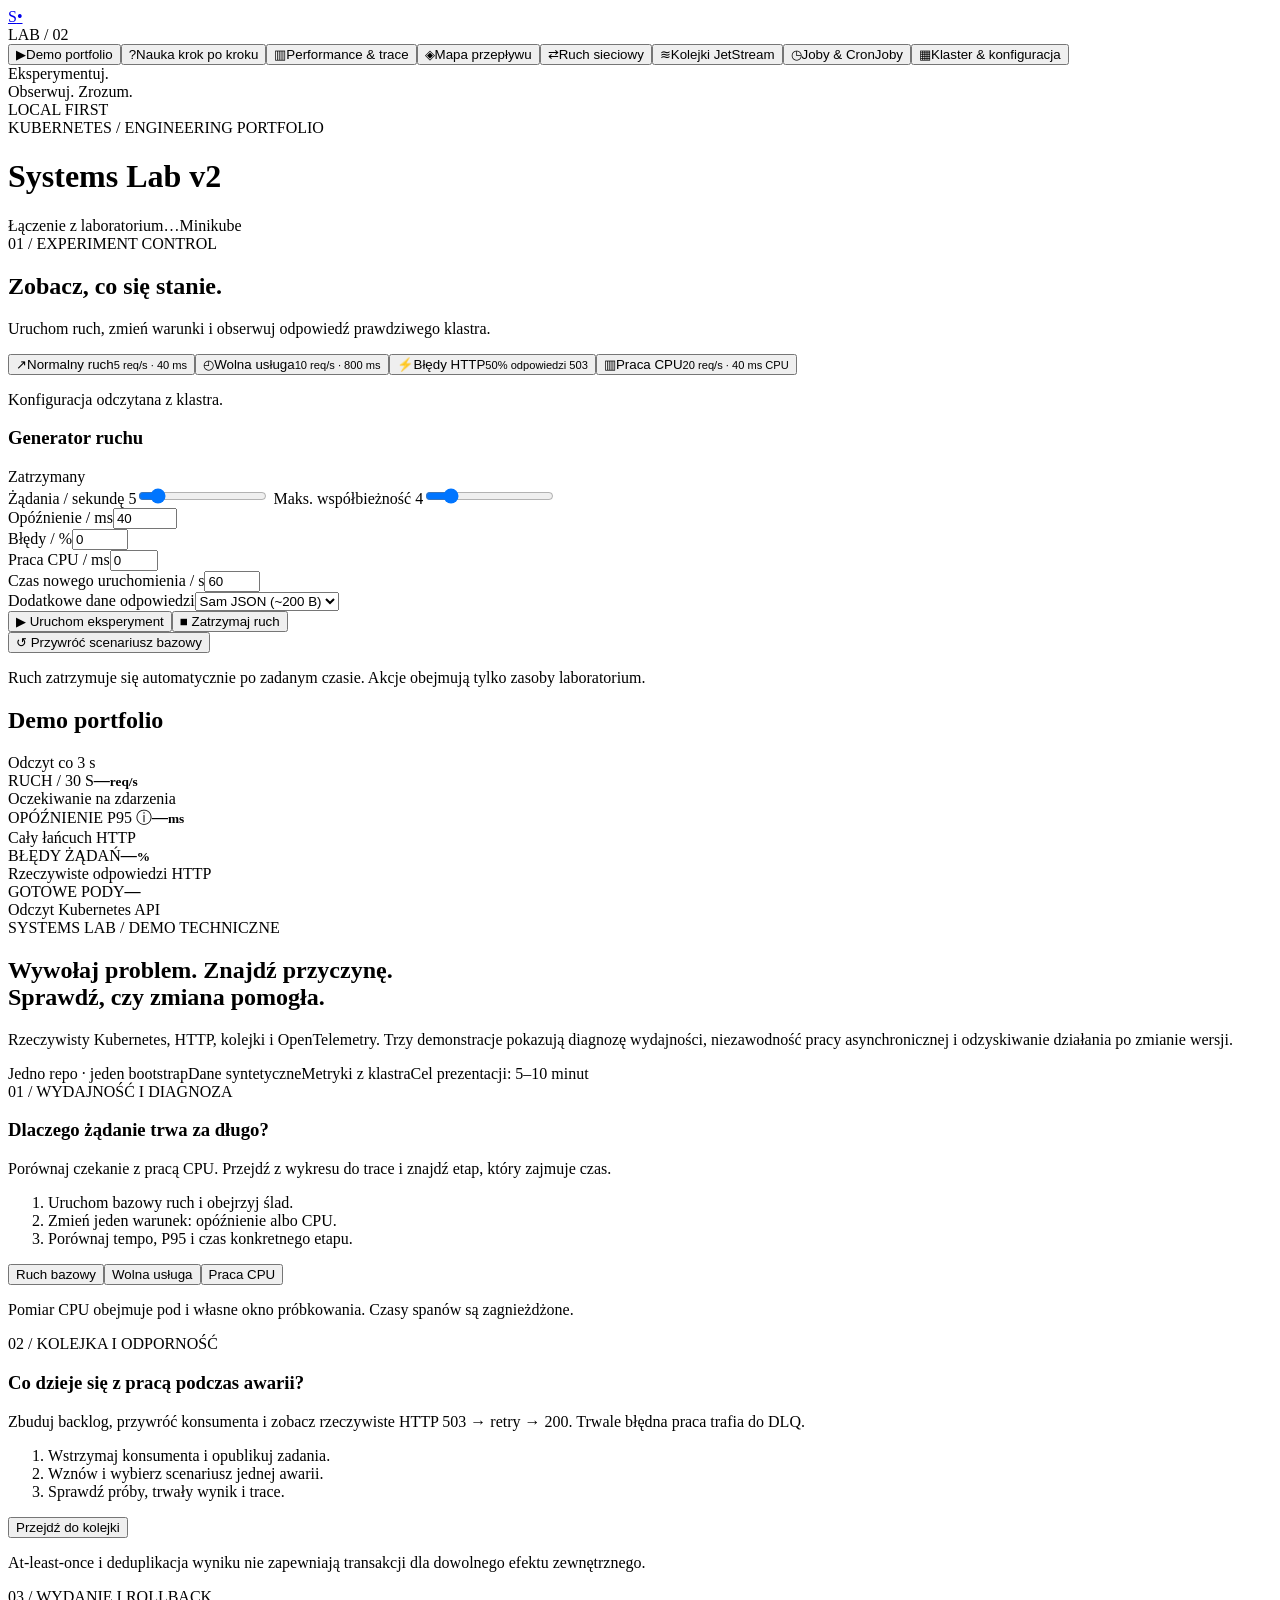
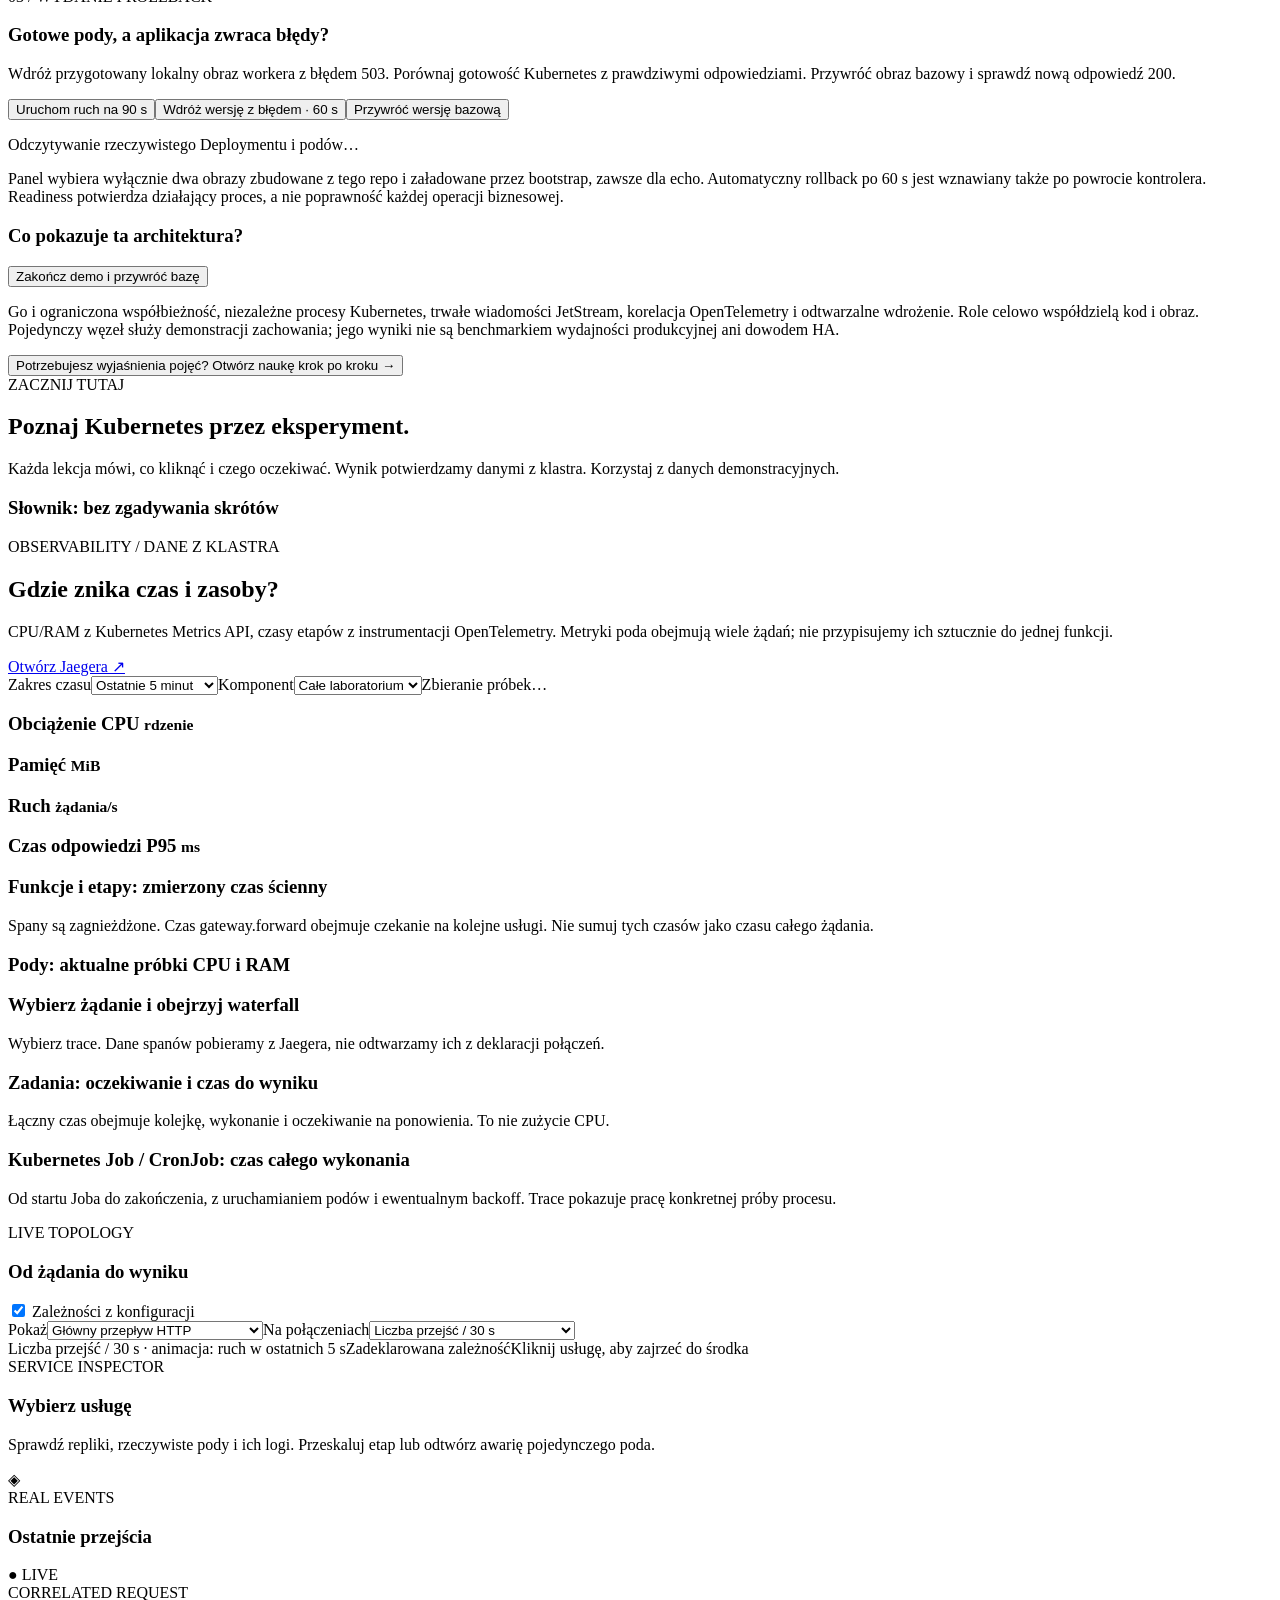
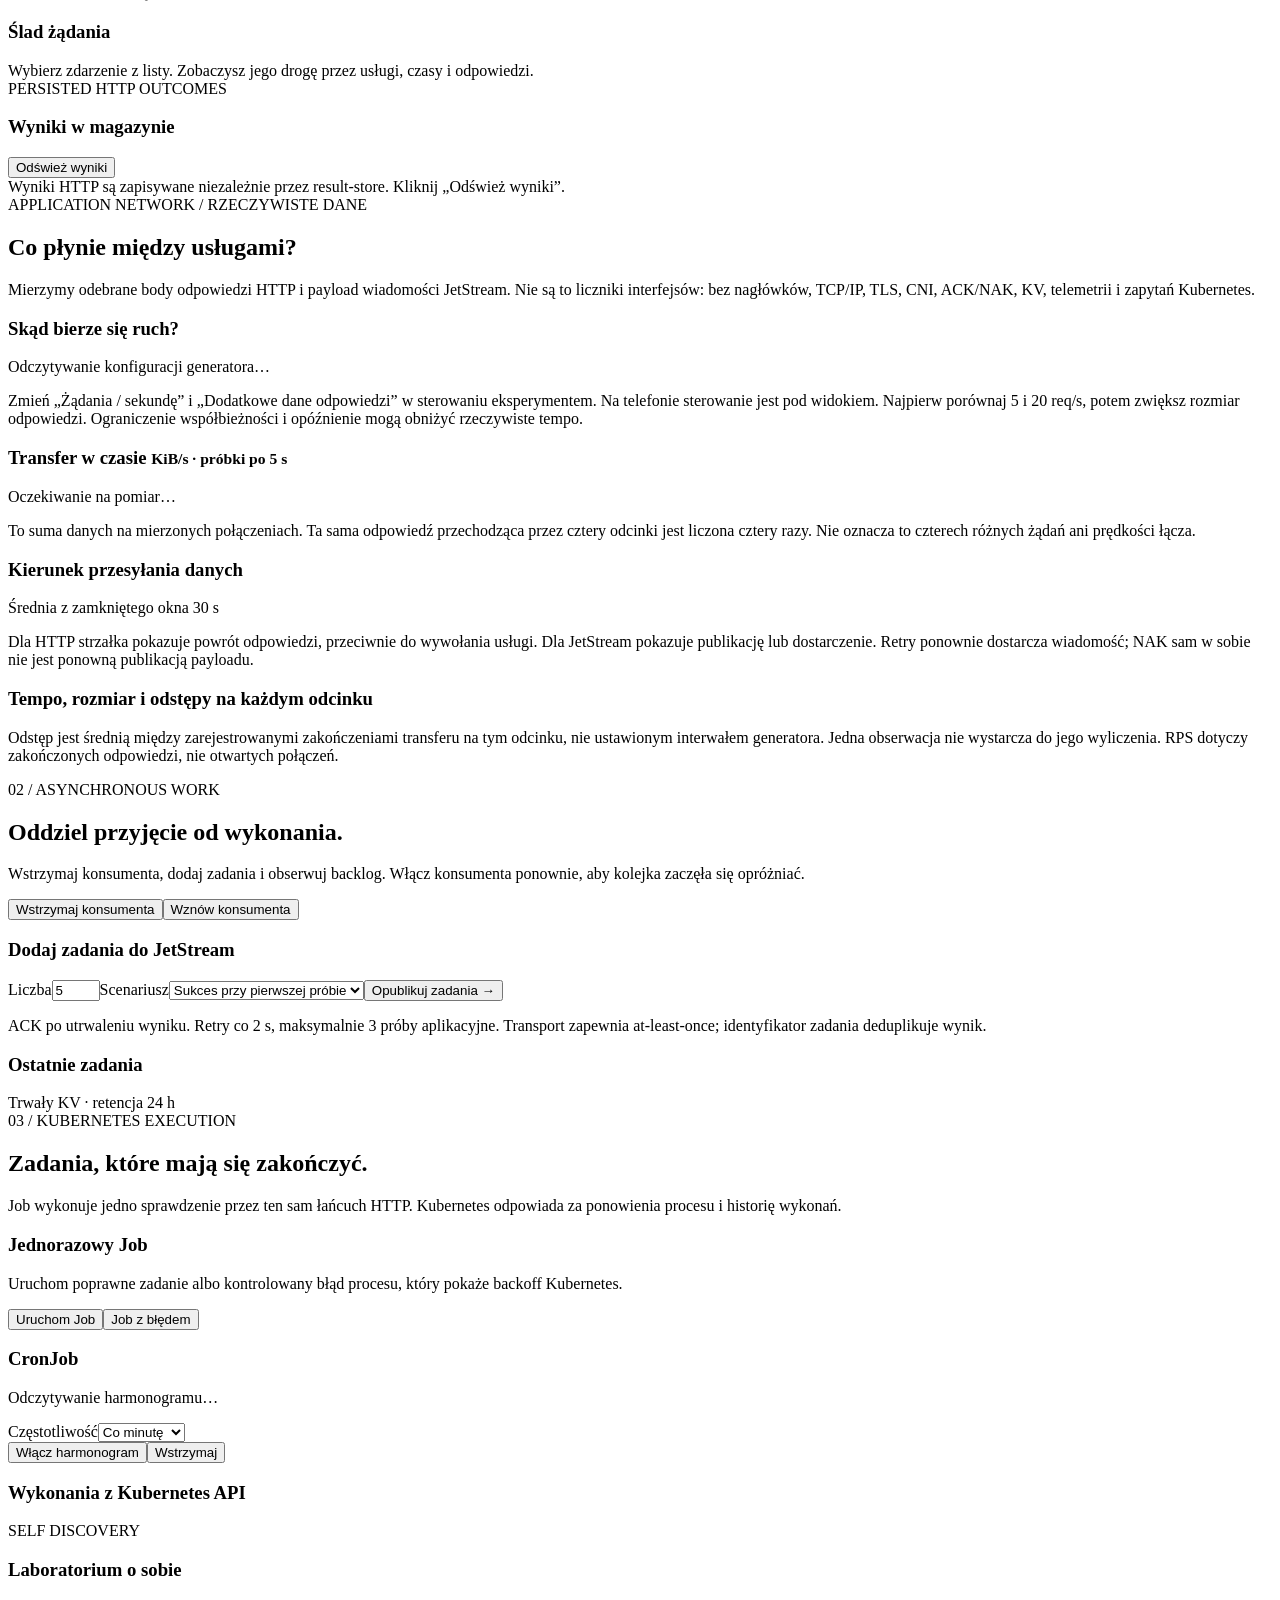
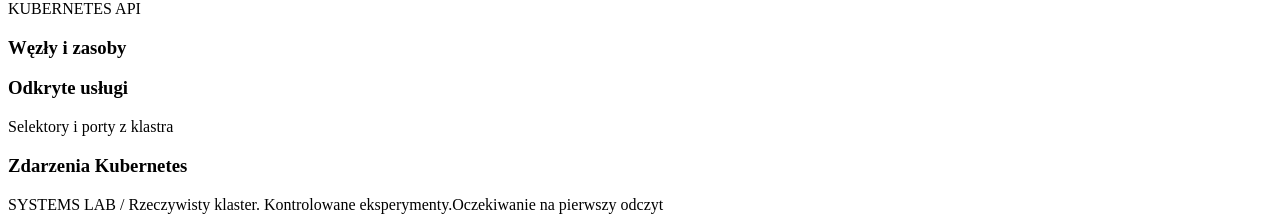
==== commit 0d278ac1: "Merge pull request #4 from maciekb2/feat/systems-lab Build Systems Lab: Kubernetes portfolio with ob" ====
--- a/internal/lab/web/index.html
+++ b/internal/lab/web/index.html
@@ -1,8 +1,8 @@
 <!doctype html>
 <html lang="pl">
-<head><meta charset="utf-8"><meta name="viewport" content="width=device-width,initial-scale=1"><title>Systems Lab · Distributed systems playground</title><link rel="icon" href="data:image/svg+xml,%3Csvg xmlns='http://www.w3.org/2000/svg' viewBox='0 0 64 64'%3E%3Crect width='64' height='64' rx='14' fill='%23131b24'/%3E%3Ctext x='17' y='46' font-size='44' font-family='sans-serif' fill='%236fe5bd'%3ES%3C/text%3E%3C/svg%3E"><link rel="stylesheet" href="/style.css"><script defer src="/app.js"></script><script defer src="/learn.js"></script><script defer src="/performance.js"></script><script defer src="/network.js"></script><script defer src="/portfolio.js"></script><script defer src="/experiments.js"></script><script defer src="/resilience.js"></script></head>
+<head><meta charset="utf-8"><meta name="viewport" content="width=device-width,initial-scale=1"><title>Systems Lab · Distributed systems playground</title><link rel="icon" href="data:image/svg+xml,%3Csvg xmlns='http://www.w3.org/2000/svg' viewBox='0 0 64 64'%3E%3Crect width='64' height='64' rx='14' fill='%23131b24'/%3E%3Ctext x='17' y='46' font-size='44' font-family='sans-serif' fill='%236fe5bd'%3ES%3C/text%3E%3C/svg%3E"><link rel="stylesheet" href="/style.css"><script defer src="/app.js"></script><script defer src="/learn.js"></script><script defer src="/performance.js"></script><script defer src="/network.js"></script><script defer src="/portfolio.js"></script></head>
 <body class="learning-mode">
-<aside class="rail"><a class="brand" href="/#portfolio" aria-label="Systems Lab — początek">S<span>•</span></a><div class="rail-label">LAB / 02</div><nav aria-label="Widoki"><button class="nav active" data-tab="portfolio" aria-controls="view-portfolio" aria-current="page"><span class="nav-icon" aria-hidden="true">▶</span><span>Demo portfolio</span></button><button class="nav" data-tab="experiments" aria-controls="view-experiments"><span class="nav-icon" aria-hidden="true">⇆</span><span>Eksperymenty A/B</span></button><button class="nav" data-tab="resilience" aria-controls="view-resilience"><span class="nav-icon" aria-hidden="true">⛨</span><span>Odporność systemu</span></button><button class="nav" data-tab="learn" aria-controls="view-learn"><span class="nav-icon" aria-hidden="true">?</span><span>Nauka krok po kroku</span></button><button class="nav" data-tab="performance" aria-controls="view-performance"><span class="nav-icon" aria-hidden="true">▥</span><span>Performance & trace</span></button><button class="nav" data-tab="map" aria-controls="view-map"><span class="nav-icon" aria-hidden="true">◈</span><span>Mapa przepływu</span></button><button class="nav" data-tab="network" aria-controls="view-network"><span class="nav-icon" aria-hidden="true">⇄</span><span>Ruch sieciowy</span></button><button class="nav" data-tab="queue" aria-controls="view-queue"><span class="nav-icon" aria-hidden="true">≋</span><span>Kolejki JetStream</span></button><button class="nav" data-tab="jobs" aria-controls="view-jobs"><span class="nav-icon" aria-hidden="true">◷</span><span>Joby & CronJoby</span></button><button class="nav" data-tab="cluster" aria-controls="view-cluster"><span class="nav-icon" aria-hidden="true">▦</span><span>Klaster & konfiguracja</span></button><div class="rail-note">Eksperymentuj.<br>Obserwuj. Zrozum.</div></nav><span class="rail-bottom">LOCAL FIRST</span></aside>
+<aside class="rail"><a class="brand" href="/#portfolio" aria-label="Systems Lab — początek">S<span>•</span></a><div class="rail-label">LAB / 02</div><nav aria-label="Widoki"><button class="nav active" data-tab="portfolio" aria-controls="view-portfolio" aria-current="page"><span class="nav-icon" aria-hidden="true">▶</span><span>Demo portfolio</span></button><button class="nav" data-tab="learn" aria-controls="view-learn"><span class="nav-icon" aria-hidden="true">?</span><span>Nauka krok po kroku</span></button><button class="nav" data-tab="performance" aria-controls="view-performance"><span class="nav-icon" aria-hidden="true">▥</span><span>Performance & trace</span></button><button class="nav" data-tab="map" aria-controls="view-map"><span class="nav-icon" aria-hidden="true">◈</span><span>Mapa przepływu</span></button><button class="nav" data-tab="network" aria-controls="view-network"><span class="nav-icon" aria-hidden="true">⇄</span><span>Ruch sieciowy</span></button><button class="nav" data-tab="queue" aria-controls="view-queue"><span class="nav-icon" aria-hidden="true">≋</span><span>Kolejki JetStream</span></button><button class="nav" data-tab="jobs" aria-controls="view-jobs"><span class="nav-icon" aria-hidden="true">◷</span><span>Joby & CronJoby</span></button><button class="nav" data-tab="cluster" aria-controls="view-cluster"><span class="nav-icon" aria-hidden="true">▦</span><span>Klaster & konfiguracja</span></button><div class="rail-note">Eksperymentuj.<br>Obserwuj. Zrozum.</div></nav><span class="rail-bottom">LOCAL FIRST</span></aside>
 <div class="shell">
 <header><div><div class="eyebrow">KUBERNETES / ENGINEERING PORTFOLIO</div><h1>Systems Lab <span class="tag">v2</span></h1></div><div class="header-status"><span class="status-dot" id="connectionDot"></span><span id="connection">Łączenie z laboratorium…</span><span class="divider"></span><span id="clusterVersion">Minikube</span></div></header>
 <div class="workspace">
@@ -18,7 +18,7 @@
 <div class="control-footer"><button id="reset" class="text-button">↺ Przywróć scenariusz bazowy</button><p>Ruch zatrzymuje się automatycznie po zadanym czasie. Akcje obejmują tylko zasoby laboratorium.</p></div>
 </aside>
 <main>
-<div id="experimentContext" class="experiment-context" hidden></div><div class="view-heading"><h2 id="viewTitle">Demo portfolio</h2><span id="refreshStatus" class="refresh-status">Odczyt co 3 s</span></div>
+<div class="view-heading"><h2 id="viewTitle">Demo portfolio</h2><span id="refreshStatus" class="refresh-status">Odczyt co 3 s</span></div>
 <section class="metrics" aria-label="Rzeczywiste metryki z ostatnich 30 sekund"><article><span>RUCH / 30 S</span><strong id="metricRPS">—<small>req/s</small></strong><div class="metric-note" id="metricRequests">Oczekiwanie na zdarzenia</div></article><article><span>OPÓŹNIENIE P95 ⓘ</span><strong title="95% zmierzonych czasów jest nie większe od tej wartości; to nie średnia." id="metricLatency">—<small>ms</small></strong><div class="metric-note">Cały łańcuch HTTP</div></article><article><span>BŁĘDY ŻĄDAŃ</span><strong id="metricErrors">—<small>%</small></strong><div class="metric-note">Rzeczywiste odpowiedzi HTTP</div></article><article><span>GOTOWE PODY</span><strong id="metricPods">—</strong><div class="metric-note" id="metricNode">Odczyt Kubernetes API</div></article></section>
 <section class="view active" id="view-portfolio">
 <article class="panel portfolio-intro"><div class="section-label">SYSTEMS LAB / DEMO TECHNICZNE</div><h2>Wywołaj problem. Znajdź przyczynę.<br>Sprawdź, czy zmiana pomogła.</h2><p>Rzeczywisty Kubernetes, HTTP, kolejki i OpenTelemetry. Trzy demonstracje pokazują diagnozę wydajności, niezawodność pracy asynchronicznej i odzyskiwanie działania po zmianie wersji.</p><div class="portfolio-facts"><span>Jedno repo · jeden bootstrap</span><span>Dane syntetyczne</span><span>Metryki z klastra</span><span>Cel prezentacji: 5–10 minut</span></div></article>
@@ -28,21 +28,6 @@
 </div>
 <article class="panel"><div class="section-label">03 / WYDANIE I ROLLBACK</div><h3>Gotowe pody, a aplikacja zwraca błędy?</h3><p class="muted">Wdróż przygotowany lokalny obraz workera z błędem 503. Porównaj gotowość Kubernetes z prawdziwymi odpowiedziami. Przywróć obraz bazowy i sprawdź nową odpowiedź 200.</p><div class="button-row"><button class="secondary" id="portfolioTraffic">Uruchom ruch na 90 s</button><button class="primary" id="portfolioRelease">Wdróż wersję z błędem · 60 s</button><button class="secondary" id="portfolioRollback">Przywróć wersję bazową</button></div><p id="releaseStatus" class="release-status">Odczytywanie rzeczywistego Deploymentu i podów…</p><div id="releaseEvidence" class="table-panel"></div><p class="muted">Panel wybiera wyłącznie dwa obrazy zbudowane z tego repo i załadowane przez bootstrap, zawsze dla echo. Automatyczny rollback po 60 s jest wznawiany także po powrocie kontrolera. Readiness potwierdza działający proces, a nie poprawność każdej operacji biznesowej.</p></article>
 <article class="panel"><div class="panel-heading"><h3>Co pokazuje ta architektura?</h3><button class="secondary" id="portfolioReset">Zakończ demo i przywróć bazę</button></div><p class="muted">Go i ograniczona współbieżność, niezależne procesy Kubernetes, trwałe wiadomości JetStream, korelacja OpenTelemetry i odtwarzalne wdrożenie. Role celowo współdzielą kod i obraz. Pojedynczy węzeł służy demonstracji zachowania; jego wyniki nie są benchmarkiem wydajności produkcyjnej ani dowodem HA.</p><button class="text-button" id="portfolioLearn">Potrzebujesz wyjaśnienia pojęć? Otwórz naukę krok po kroku →</button></article>
-</section>
-<section class="view" id="view-resilience">
-<article class="panel portfolio-intro"><div class="section-label">BOUNDED FAILURE / REAL RECOVERY</div><h2>Chroń system, zobacz koszt.</h2><p>Timeout ogranicza oczekiwanie, backpressure odrzuca nadmiar, circuit breaker ogranicza wywołania uszkodzonej zależności. Fan-out dodaje dwie rzeczywiste usługi: inventory i pricing. Wszystkie dane są syntetyczne.</p></article>
-<article class="panel"><h3>Powtarzalne scenariusze · po 30 sekund</h3><div class="button-row"><button class="secondary" data-resilience="timeout">Timeout: 800 ms pracy / 150 ms limitu</button><button class="secondary" data-resilience="pressure">Backpressure: 20 req/s / 2 miejsca</button><button class="secondary" data-resilience="breaker">Circuit breaker: uszkodzona zależność</button><button class="secondary" data-resilience="fanout">Fan-out: dwie równoległe gałęzie</button></div><p class="muted">Po timeout spodziewaj się 504, przy przeciążeniu 429, przy otwartym breakerze 503 bez wywołania zależności. Odzyskanie: ustaw 0% błędów, poczekaj 3 s na jedną próbę. Limit i breaker dotyczą osobno każdego poda gateway; reset/restart kasuje ich stan w pamięci.</p></article>
-<article class="panel"><form id="resilienceSettings"><div class="experiment-fields"><label>Timeout gateway / ms (0 = wył.)<input id="resTimeout" type="number" min="0" max="5000" value="0" required></label><label>Maks. in-flight / pod (0 = wył.)<input id="resLimit" type="number" min="0" max="20" value="0" required></label><label>Circuit breaker<select id="resBreaker"><option value="false">Wyłączony</option><option value="true">3 błędy → 3 s przerwy → 1 próba</option></select></label><label>Fan-out<select id="resFanout"><option value="false">Wyłączony</option><option value="true">Inventory + pricing (obie wymagane)</option></select></label><label>Wolniejsza gałąź / ms<input id="resBranch" type="number" min="0" max="2000" value="200" required></label></div><div class="button-row"><button class="primary">Zastosuj ochronę na 60 s</button><button type="button" class="secondary" id="resRecover">0% błędów · sprawdź odzyskanie</button><button type="button" class="secondary" id="resReset">Przywróć bazę</button></div></form><p class="muted" id="resConfig">Odczyt konfiguracji…</p></article>
-<article class="panel"><h3>Stan rzeczywistego gateway</h3><div id="protectionStatus"></div><p class="muted">Odpowiada jeden pod Service gateway. Liczniki od startu tego procesu, bez sumowania nieodczytanych replik. P95, błędy, CPU i waterfall sprawdzisz w Performance &amp; trace; odcinki i transfer na mapie/ruchu sieciowym. Przez fan-out każde wejściowe żądanie generuje dwa dodatkowe wywołania.</p><button class="secondary" id="resTrace">Performance &amp; trace →</button><button class="secondary" id="resMap">Mapa przepływu →</button></article>
-</section>
-<section class="view" id="view-experiments">
-<article class="panel intro-panel"><div><div class="section-label">POWTARZALNY POMIAR / BASELINE → WARIANT</div><h2>Co zmieniła Twoja interwencja?</h2><p class="muted">Każda próba ma własny run_id w HTTP, kolejce, Jobach i spanach. Wyniki liczą wyłącznie jej obserwacje. CPU/RAM to próbki całego laboratorium z oknami mieszczącymi się w próbie.</p></div></article>
-<div class="panel"><form id="experimentCreate" class="inline-form"><label>Nazwa eksperymentu<input id="experimentName" type="text" maxlength="100" placeholder="Np. opóźnienie a przepustowość"></label><button class="primary">Nowy eksperyment</button></form><label for="experimentSelect">Historia lokalna · ostatnie 10<select id="experimentSelect"></select></label><p class="muted">Wyniki w lokalnym JetStream: do 24 h i limitu 8 MiB. Restart kontrolera oznacza przerwanie aktywnego pomiaru; zakończone wyniki i gotowy baseline pozostają dostępne.</p></div>
-<article class="panel"><div class="panel-heading"><h3>Ustawienia następnej próby</h3><span id="experimentStatus" class="muted">Utwórz eksperyment</span></div><form id="experimentSettings"><div class="experiment-fields"><label>Żądania/s<input id="expRPS" type="number" min="0" max="50" value="10" required></label><label>Współbieżność<input id="expConcurrency" type="number" min="1" max="20" value="2" required></label><label>Opóźnienie / ms<input id="expDelay" type="number" min="0" max="3000" value="40" required></label><label>CPU / ms<input id="expCPU" type="number" min="0" max="50" value="0" required></label><label>Błędy / %<input id="expErrors" type="number" min="0" max="100" value="0" required></label><label>Dodatkowe bajty<select id="expPayload"><option value="0">0 B</option><option value="1024">1 KiB</option><option value="4096">4 KiB</option><option value="8192">8 KiB</option></select></label><label>Repliki workera<input id="expReplicas" type="number" min="1" max="5" value="2" required></label><label>Timeout / ms<input id="expTimeout" type="number" min="0" max="5000" value="0" required></label><label>In-flight / gateway (0 = wył.)<input id="expLimit" type="number" min="0" max="20" value="0" required></label><label>Breaker<select id="expBreaker"><option value="false">Wył.</option><option value="true">Wł.</option></select></label><label>Fan-out<select id="expFanout"><option value="false">Wył.</option><option value="true">Wł.</option></select></label><label>Gałąź fan-out / ms<input id="expBranch" type="number" min="0" max="2000" value="200" required></label><label>Czas próby / s<input id="expDuration" type="number" min="3" max="300" value="180" required></label></div><div class="button-row"><button type="button" class="primary" id="experimentBaseline">1. Zmierz baseline</button><button type="button" class="primary" id="experimentVariant">2. Zmierz wariant</button><button type="button" class="secondary" id="experimentFinish">Zakończ bieżący pomiar</button><button type="button" class="secondary" id="experimentAbort">Przerwij i przywróć bazę</button><button type="button" class="secondary" id="experimentClose">Zamknij eksperyment</button></div></form><p class="muted">Najpierw powstaje znany stan podów, potem rusza zegar pomiaru. Po baseline zmień jeden parametr i uruchom wariant. Koniec czeka na pracę w toku, po czym przywraca bazę. Dla próbek CPU z pełnym oknem wybierz co najmniej 180 s; dokładna dostępność zależy od częstotliwości Metrics Server; krótsza próba nadal mierzy HTTP.</p></article>
-<article class="panel table-panel"><div class="panel-heading"><h3>Konfiguracja i wyniki przed/po</h3><a id="experimentExport" class="secondary" href="/api/experiments/export" download>Eksport JSON ↓</a></div><div id="experimentComparison"></div><p id="experimentCaveat" class="muted"></p></article>
-<article class="panel"><h3>Wspólna oś czasu: akcje, ruch i czasy odpowiedzi</h3><div id="experimentTimeline"></div></article>
-<article class="panel"><h3>Trace konkretnej próby</h3><div id="experimentTraces"></div></article>
-<article class="panel table-panel"><h3>CPU/RAM: kwalifikujące się próbki klastra</h3><div id="experimentResources"></div><p class="muted">To obserwacje zasobów całego laboratorium, nie precyzyjny koszt run_id ani funkcji. Brak próbek z pełnym oknem oznacza brak pomiaru do tego porównania, nie zerowe zużycie.</p></article>
 </section>
 <section class="view" id="view-learn"><div class="panel intro-panel"><div><div class="section-label">ZACZNIJ TUTAJ</div><h2>Poznaj Kubernetes przez eksperyment.</h2><p class="muted">Każda lekcja mówi, co kliknąć i czego oczekiwać. Wynik potwierdzamy danymi z klastra. Korzystaj z danych demonstracyjnych.</p></div><span id="learningProgress" class="pill"></span></div><div class="learning-layout"><nav class="panel" id="lessonList" aria-label="Lekcje"></nav><article class="panel" id="lessonContent"></article></div><article class="panel"><h3>Słownik: bez zgadywania skrótów</h3><div id="glossary" class="glossary-grid"></div></article></section>
 <section class="view" id="view-performance"><div class="panel intro-panel"><div><div class="section-label">OBSERVABILITY / DANE Z KLASTRA</div><h2>Gdzie znika czas i zasoby?</h2><p class="muted">CPU/RAM z Kubernetes Metrics API, czasy etapów z instrumentacji OpenTelemetry. Metryki poda obejmują wiele żądań; nie przypisujemy ich sztucznie do jednej funkcji.</p></div><a class="secondary" href="/tracing/" target="_blank" rel="noopener">Otwórz Jaegera ↗</a></div><div class="panel performance-filters"><label for="perfWindow">Zakres czasu<select id="perfWindow"><option value="1">Ostatnia minuta</option><option value="5" selected>Ostatnie 5 minut</option><option value="15">Ostatnie 15 minut</option></select></label><label for="perfService">Komponent<select id="perfService"><option value="all">Całe laboratorium</option></select></label><span id="perfFreshness" class="muted">Zbieranie próbek…</span></div><div class="two-columns"><article class="panel"><h3>Obciążenie CPU <small>rdzenie</small></h3><div id="cpuChart" class="chart"></div></article><article class="panel"><h3>Pamięć <small>MiB</small></h3><div id="memoryChart" class="chart"></div></article><article class="panel"><h3>Ruch <small>żądania/s</small></h3><div id="trafficChart" class="chart"></div></article><article class="panel"><h3>Czas odpowiedzi P95 <small>ms</small></h3><div id="latencyChart" class="chart"></div></article></div><article class="panel table-panel"><div class="panel-heading"><h3>Funkcje i etapy: zmierzony czas ścienny</h3></div><p class="muted">Spany są zagnieżdżone. Czas gateway.forward obejmuje czekanie na kolejne usługi. Nie sumuj tych czasów jako czasu całego żądania.</p><div id="functionTable"></div></article><article class="panel table-panel"><h3>Pody: aktualne próbki CPU i RAM</h3><div id="podPerformance"></div></article><article class="panel"><h3>Wybierz żądanie i obejrzyj waterfall</h3><div id="requestTraces"></div><div id="waterfall" class="waterfall"><p class="muted">Wybierz trace. Dane spanów pobieramy z Jaegera, nie odtwarzamy ich z deklaracji połączeń.</p></div></article><article class="panel table-panel"><h3>Zadania: oczekiwanie i czas do wyniku</h3><p class="muted">Łączny czas obejmuje kolejkę, wykonanie i oczekiwanie na ponowienia. To nie zużycie CPU.</p><div id="timedTasks"></div></article><article class="panel table-panel"><h3>Kubernetes Job / CronJob: czas całego wykonania</h3><p class="muted">Od startu Joba do zakończenia, z uruchamianiem podów i ewentualnym backoff. Trace pokazuje pracę konkretnej próby procesu.</p><div id="timedJobs"></div></article></section>
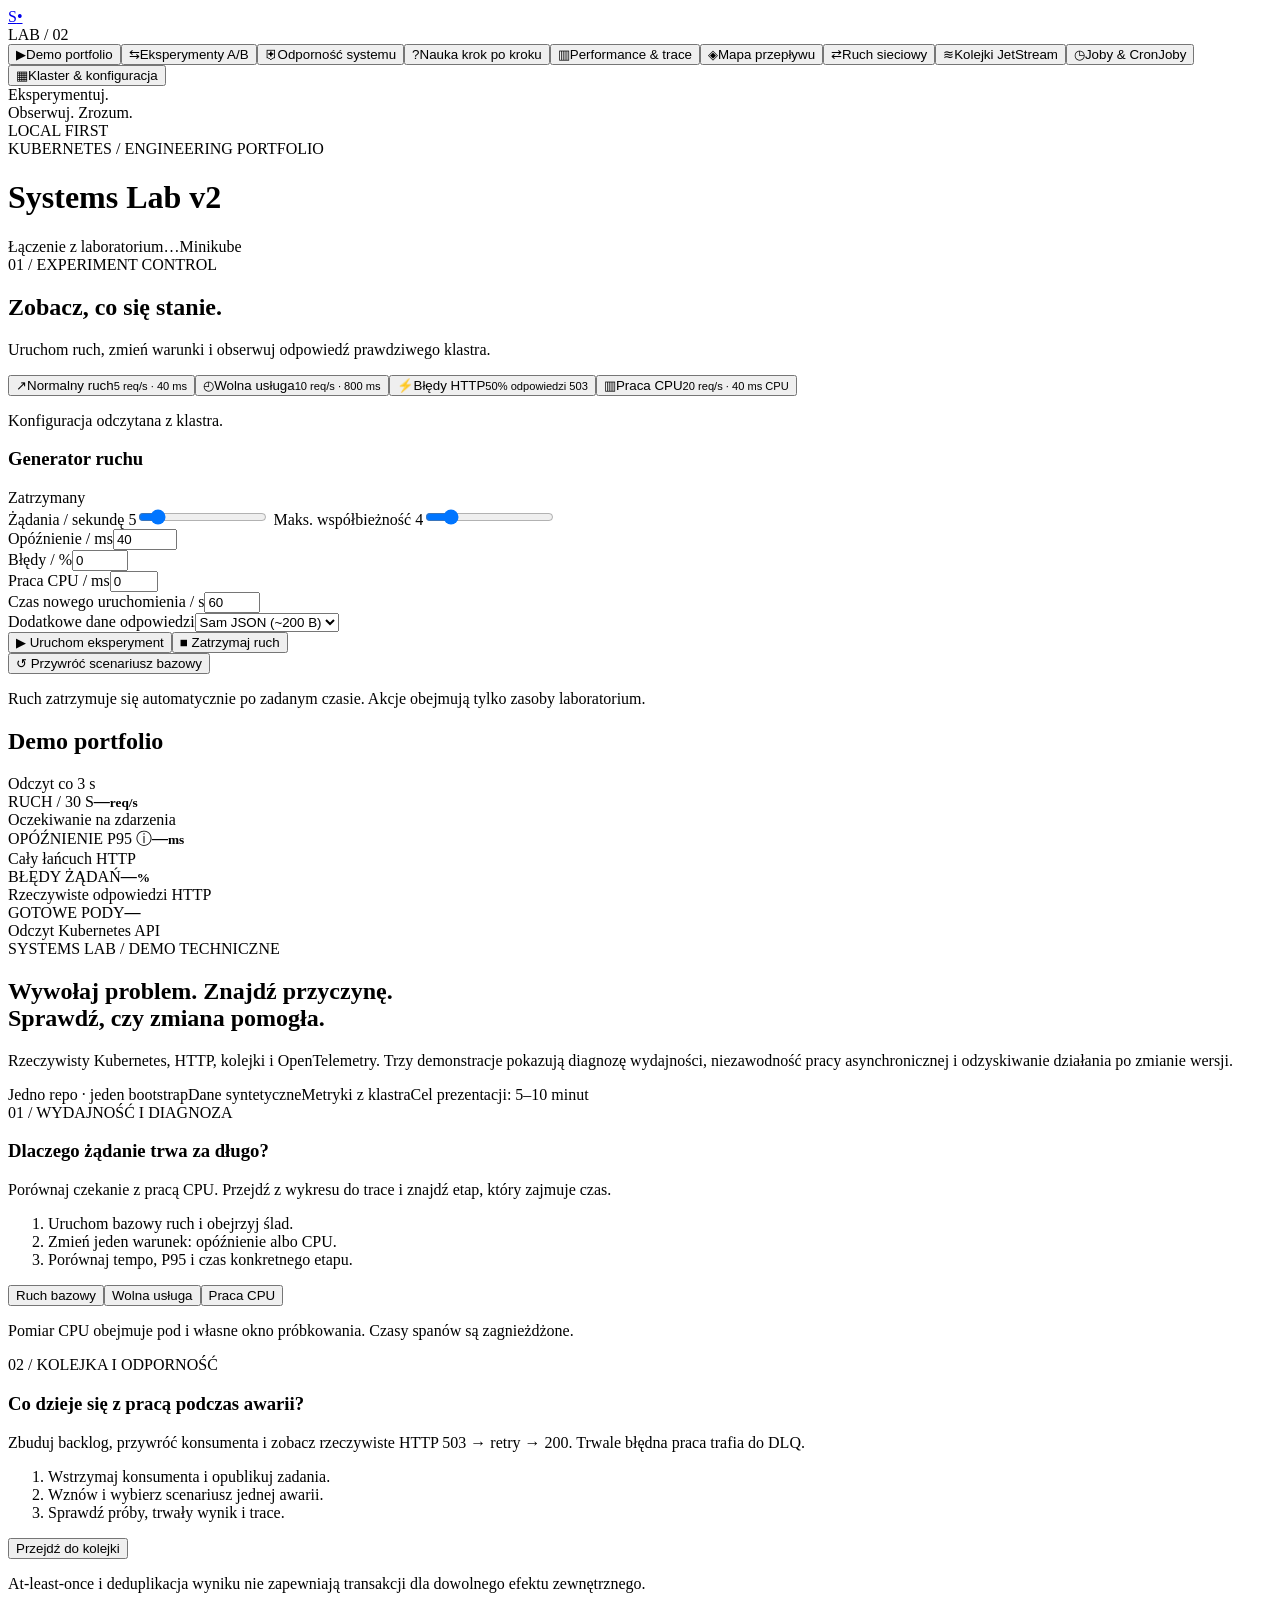
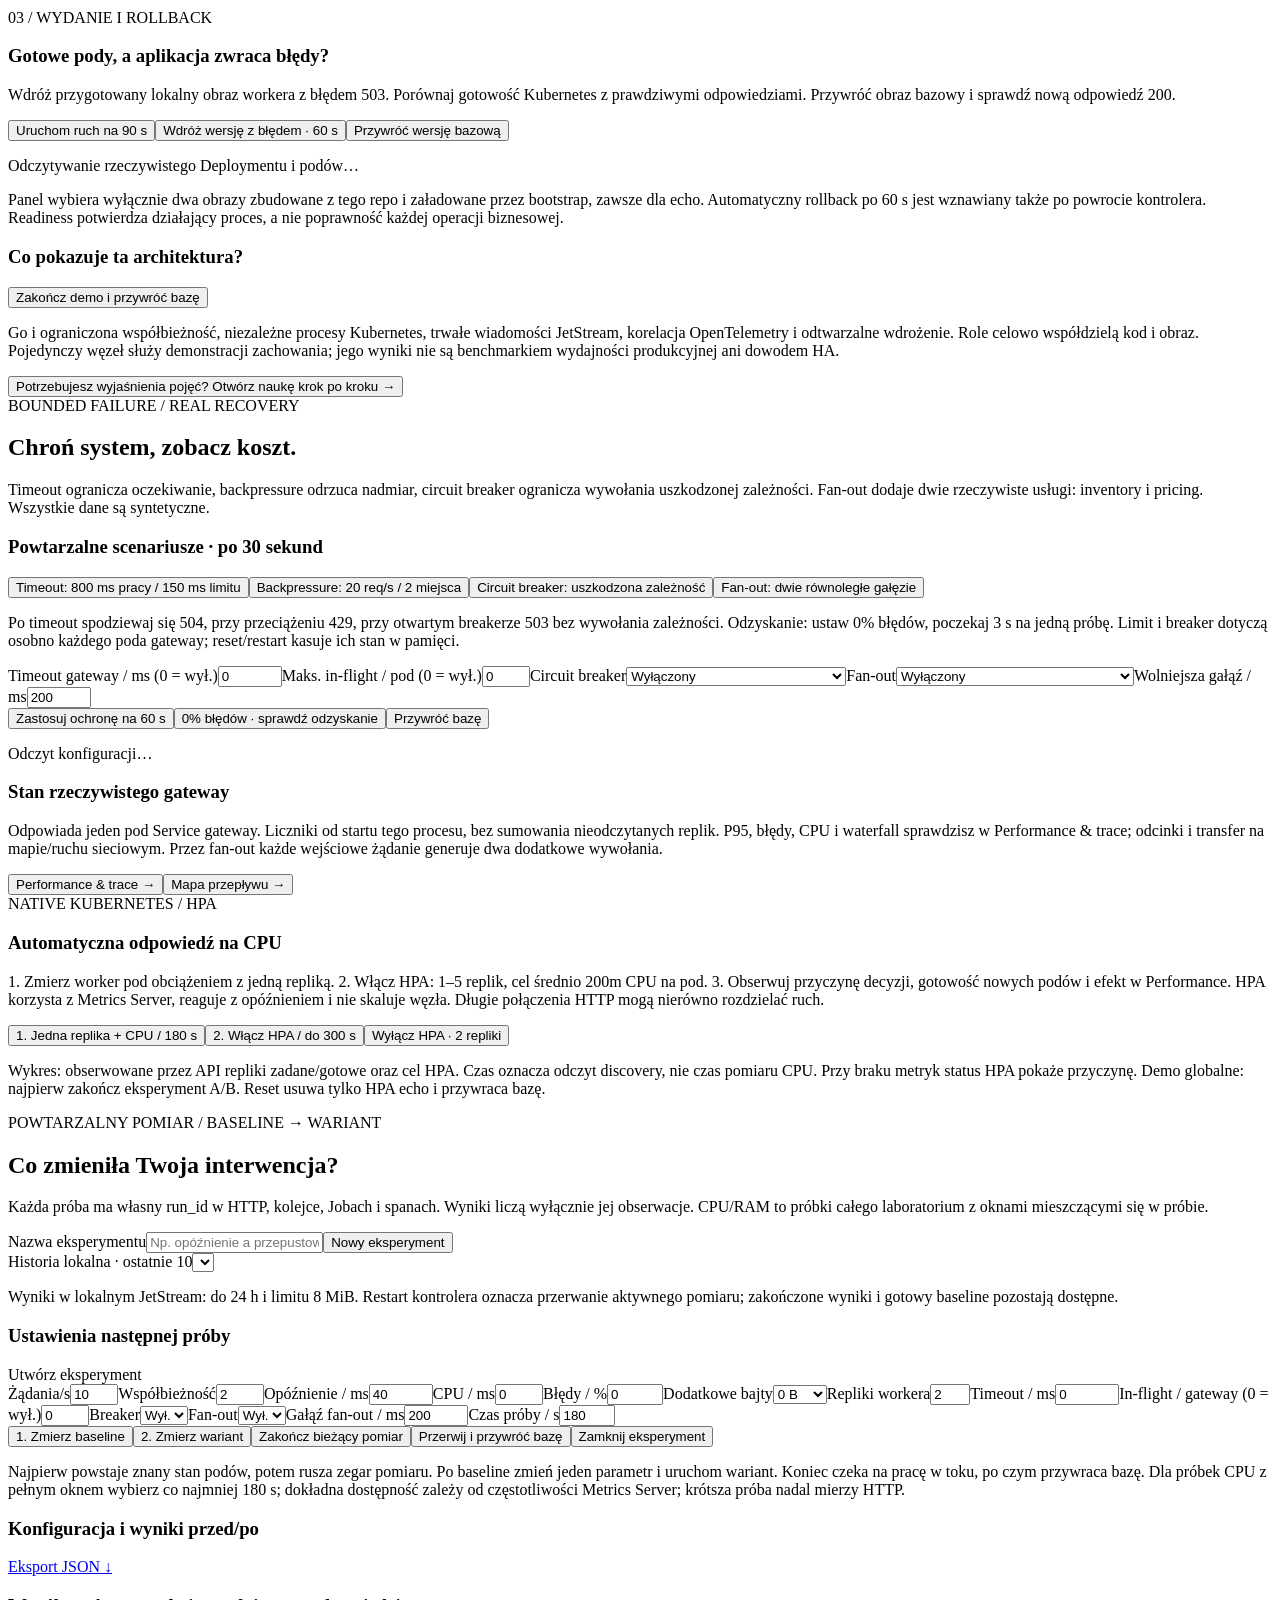
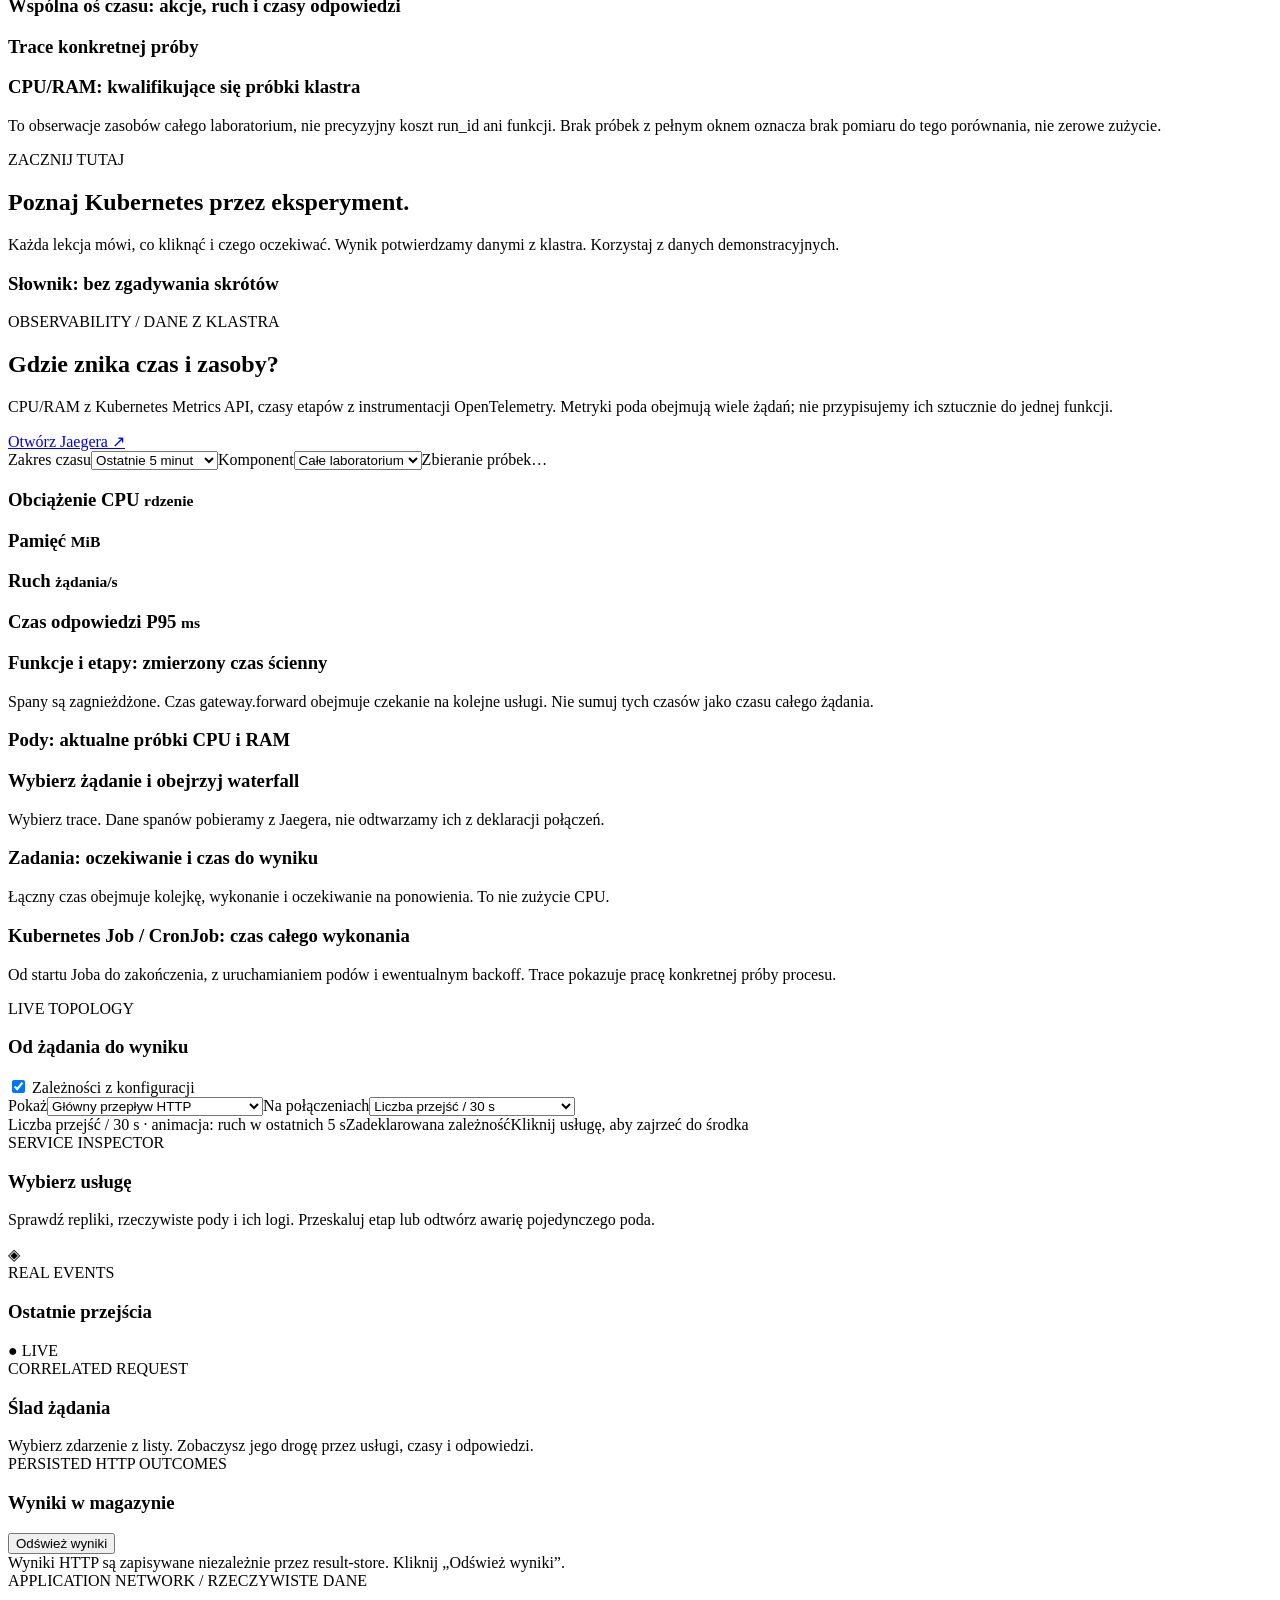
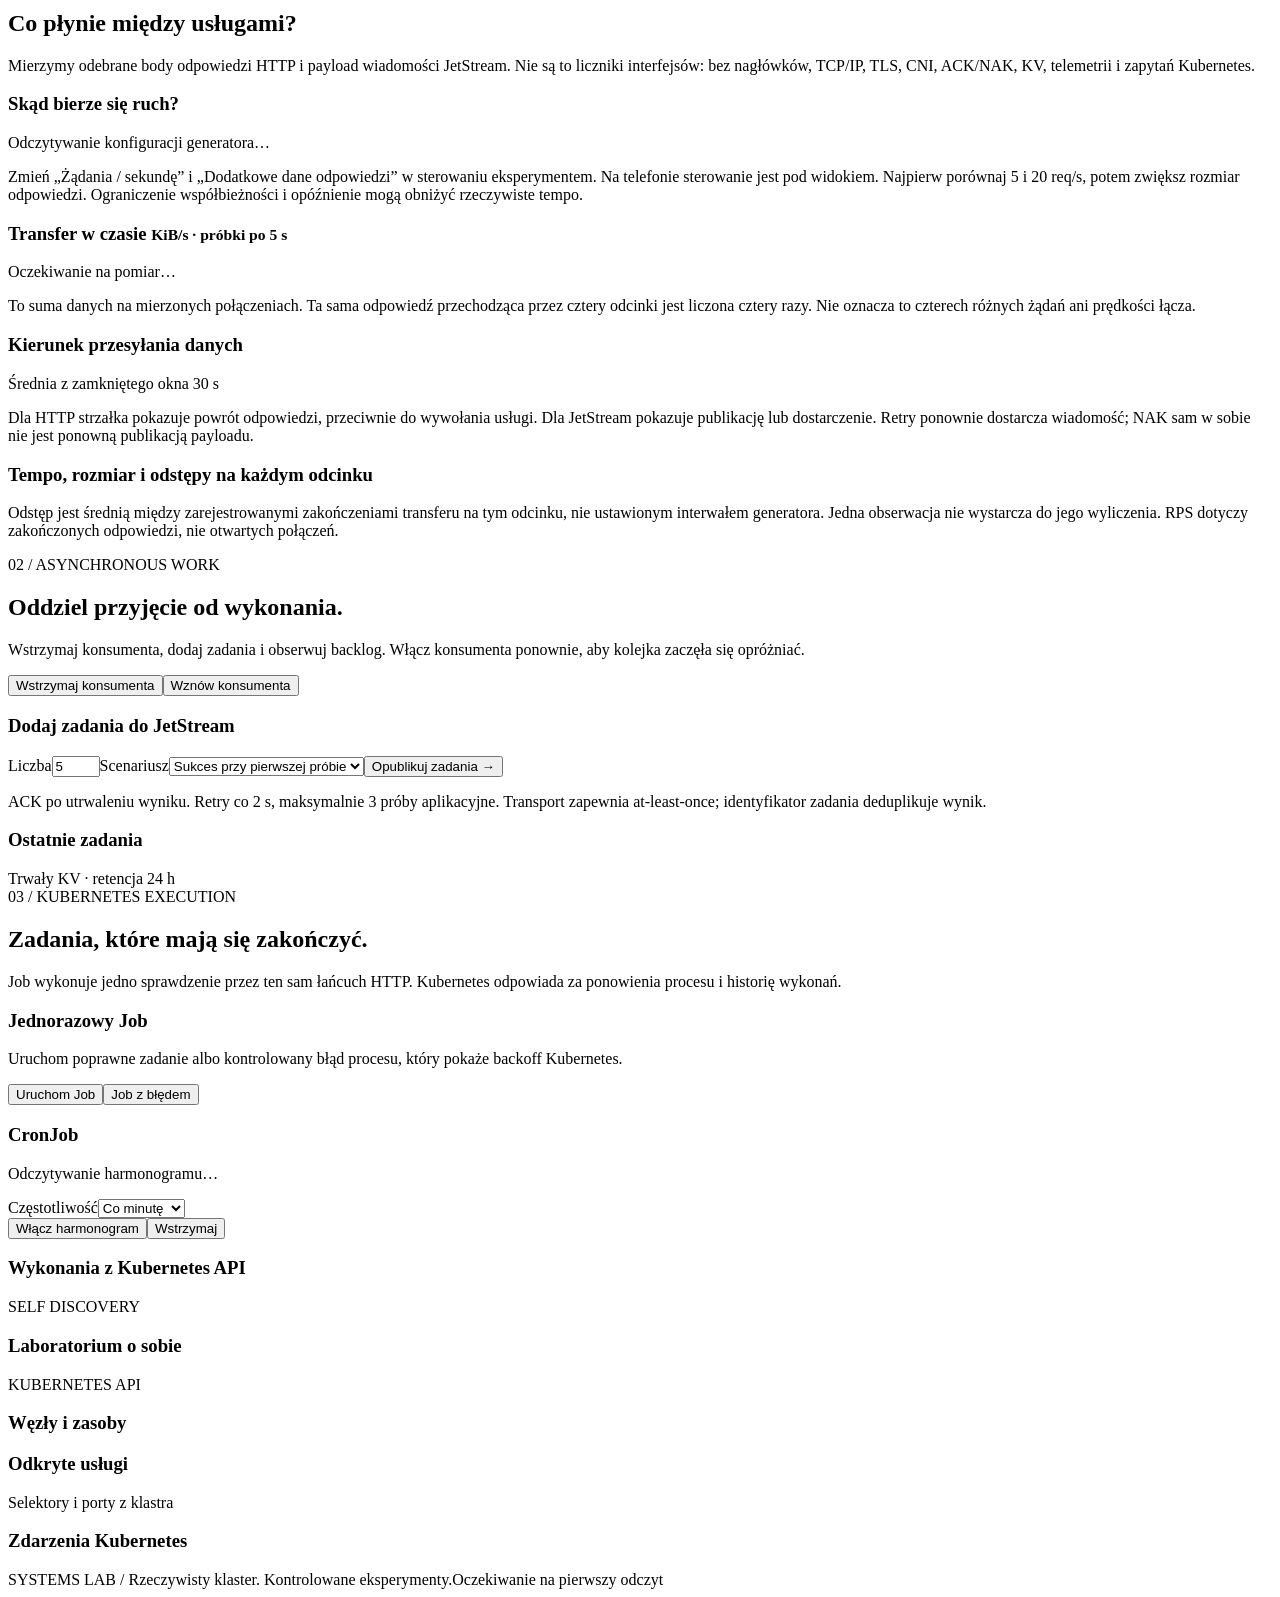
==== commit 3a225d14: "Demonstrate native CPU autoscaling with bounded recovery and observed decisions" ====
--- a/internal/lab/web/index.html
+++ b/internal/lab/web/index.html
@@ -1,8 +1,8 @@
 <!doctype html>
 <html lang="pl">
-<head><meta charset="utf-8"><meta name="viewport" content="width=device-width,initial-scale=1"><title>Systems Lab · Distributed systems playground</title><link rel="icon" href="data:image/svg+xml,%3Csvg xmlns='http://www.w3.org/2000/svg' viewBox='0 0 64 64'%3E%3Crect width='64' height='64' rx='14' fill='%23131b24'/%3E%3Ctext x='17' y='46' font-size='44' font-family='sans-serif' fill='%236fe5bd'%3ES%3C/text%3E%3C/svg%3E"><link rel="stylesheet" href="/style.css"><script defer src="/app.js"></script><script defer src="/learn.js"></script><script defer src="/performance.js"></script><script defer src="/network.js"></script><script defer src="/portfolio.js"></script></head>
+<head><meta charset="utf-8"><meta name="viewport" content="width=device-width,initial-scale=1"><title>Systems Lab · Distributed systems playground</title><link rel="icon" href="data:image/svg+xml,%3Csvg xmlns='http://www.w3.org/2000/svg' viewBox='0 0 64 64'%3E%3Crect width='64' height='64' rx='14' fill='%23131b24'/%3E%3Ctext x='17' y='46' font-size='44' font-family='sans-serif' fill='%236fe5bd'%3ES%3C/text%3E%3C/svg%3E"><link rel="stylesheet" href="/style.css"><script defer src="/app.js"></script><script defer src="/learn.js"></script><script defer src="/performance.js"></script><script defer src="/network.js"></script><script defer src="/portfolio.js"></script><script defer src="/experiments.js"></script><script defer src="/resilience.js"></script><script defer src="/autoscaling.js"></script></head>
 <body class="learning-mode">
-<aside class="rail"><a class="brand" href="/#portfolio" aria-label="Systems Lab — początek">S<span>•</span></a><div class="rail-label">LAB / 02</div><nav aria-label="Widoki"><button class="nav active" data-tab="portfolio" aria-controls="view-portfolio" aria-current="page"><span class="nav-icon" aria-hidden="true">▶</span><span>Demo portfolio</span></button><button class="nav" data-tab="learn" aria-controls="view-learn"><span class="nav-icon" aria-hidden="true">?</span><span>Nauka krok po kroku</span></button><button class="nav" data-tab="performance" aria-controls="view-performance"><span class="nav-icon" aria-hidden="true">▥</span><span>Performance & trace</span></button><button class="nav" data-tab="map" aria-controls="view-map"><span class="nav-icon" aria-hidden="true">◈</span><span>Mapa przepływu</span></button><button class="nav" data-tab="network" aria-controls="view-network"><span class="nav-icon" aria-hidden="true">⇄</span><span>Ruch sieciowy</span></button><button class="nav" data-tab="queue" aria-controls="view-queue"><span class="nav-icon" aria-hidden="true">≋</span><span>Kolejki JetStream</span></button><button class="nav" data-tab="jobs" aria-controls="view-jobs"><span class="nav-icon" aria-hidden="true">◷</span><span>Joby & CronJoby</span></button><button class="nav" data-tab="cluster" aria-controls="view-cluster"><span class="nav-icon" aria-hidden="true">▦</span><span>Klaster & konfiguracja</span></button><div class="rail-note">Eksperymentuj.<br>Obserwuj. Zrozum.</div></nav><span class="rail-bottom">LOCAL FIRST</span></aside>
+<aside class="rail"><a class="brand" href="/#portfolio" aria-label="Systems Lab — początek">S<span>•</span></a><div class="rail-label">LAB / 02</div><nav aria-label="Widoki"><button class="nav active" data-tab="portfolio" aria-controls="view-portfolio" aria-current="page"><span class="nav-icon" aria-hidden="true">▶</span><span>Demo portfolio</span></button><button class="nav" data-tab="experiments" aria-controls="view-experiments"><span class="nav-icon" aria-hidden="true">⇆</span><span>Eksperymenty A/B</span></button><button class="nav" data-tab="resilience" aria-controls="view-resilience"><span class="nav-icon" aria-hidden="true">⛨</span><span>Odporność systemu</span></button><button class="nav" data-tab="learn" aria-controls="view-learn"><span class="nav-icon" aria-hidden="true">?</span><span>Nauka krok po kroku</span></button><button class="nav" data-tab="performance" aria-controls="view-performance"><span class="nav-icon" aria-hidden="true">▥</span><span>Performance & trace</span></button><button class="nav" data-tab="map" aria-controls="view-map"><span class="nav-icon" aria-hidden="true">◈</span><span>Mapa przepływu</span></button><button class="nav" data-tab="network" aria-controls="view-network"><span class="nav-icon" aria-hidden="true">⇄</span><span>Ruch sieciowy</span></button><button class="nav" data-tab="queue" aria-controls="view-queue"><span class="nav-icon" aria-hidden="true">≋</span><span>Kolejki JetStream</span></button><button class="nav" data-tab="jobs" aria-controls="view-jobs"><span class="nav-icon" aria-hidden="true">◷</span><span>Joby & CronJoby</span></button><button class="nav" data-tab="cluster" aria-controls="view-cluster"><span class="nav-icon" aria-hidden="true">▦</span><span>Klaster & konfiguracja</span></button><div class="rail-note">Eksperymentuj.<br>Obserwuj. Zrozum.</div></nav><span class="rail-bottom">LOCAL FIRST</span></aside>
 <div class="shell">
 <header><div><div class="eyebrow">KUBERNETES / ENGINEERING PORTFOLIO</div><h1>Systems Lab <span class="tag">v2</span></h1></div><div class="header-status"><span class="status-dot" id="connectionDot"></span><span id="connection">Łączenie z laboratorium…</span><span class="divider"></span><span id="clusterVersion">Minikube</span></div></header>
 <div class="workspace">
@@ -18,7 +18,7 @@
 <div class="control-footer"><button id="reset" class="text-button">↺ Przywróć scenariusz bazowy</button><p>Ruch zatrzymuje się automatycznie po zadanym czasie. Akcje obejmują tylko zasoby laboratorium.</p></div>
 </aside>
 <main>
-<div class="view-heading"><h2 id="viewTitle">Demo portfolio</h2><span id="refreshStatus" class="refresh-status">Odczyt co 3 s</span></div>
+<div id="experimentContext" class="experiment-context" hidden></div><div class="view-heading"><h2 id="viewTitle">Demo portfolio</h2><span id="refreshStatus" class="refresh-status">Odczyt co 3 s</span></div>
 <section class="metrics" aria-label="Rzeczywiste metryki z ostatnich 30 sekund"><article><span>RUCH / 30 S</span><strong id="metricRPS">—<small>req/s</small></strong><div class="metric-note" id="metricRequests">Oczekiwanie na zdarzenia</div></article><article><span>OPÓŹNIENIE P95 ⓘ</span><strong title="95% zmierzonych czasów jest nie większe od tej wartości; to nie średnia." id="metricLatency">—<small>ms</small></strong><div class="metric-note">Cały łańcuch HTTP</div></article><article><span>BŁĘDY ŻĄDAŃ</span><strong id="metricErrors">—<small>%</small></strong><div class="metric-note">Rzeczywiste odpowiedzi HTTP</div></article><article><span>GOTOWE PODY</span><strong id="metricPods">—</strong><div class="metric-note" id="metricNode">Odczyt Kubernetes API</div></article></section>
 <section class="view active" id="view-portfolio">
 <article class="panel portfolio-intro"><div class="section-label">SYSTEMS LAB / DEMO TECHNICZNE</div><h2>Wywołaj problem. Znajdź przyczynę.<br>Sprawdź, czy zmiana pomogła.</h2><p>Rzeczywisty Kubernetes, HTTP, kolejki i OpenTelemetry. Trzy demonstracje pokazują diagnozę wydajności, niezawodność pracy asynchronicznej i odzyskiwanie działania po zmianie wersji.</p><div class="portfolio-facts"><span>Jedno repo · jeden bootstrap</span><span>Dane syntetyczne</span><span>Metryki z klastra</span><span>Cel prezentacji: 5–10 minut</span></div></article>
@@ -28,6 +28,22 @@
 </div>
 <article class="panel"><div class="section-label">03 / WYDANIE I ROLLBACK</div><h3>Gotowe pody, a aplikacja zwraca błędy?</h3><p class="muted">Wdróż przygotowany lokalny obraz workera z błędem 503. Porównaj gotowość Kubernetes z prawdziwymi odpowiedziami. Przywróć obraz bazowy i sprawdź nową odpowiedź 200.</p><div class="button-row"><button class="secondary" id="portfolioTraffic">Uruchom ruch na 90 s</button><button class="primary" id="portfolioRelease">Wdróż wersję z błędem · 60 s</button><button class="secondary" id="portfolioRollback">Przywróć wersję bazową</button></div><p id="releaseStatus" class="release-status">Odczytywanie rzeczywistego Deploymentu i podów…</p><div id="releaseEvidence" class="table-panel"></div><p class="muted">Panel wybiera wyłącznie dwa obrazy zbudowane z tego repo i załadowane przez bootstrap, zawsze dla echo. Automatyczny rollback po 60 s jest wznawiany także po powrocie kontrolera. Readiness potwierdza działający proces, a nie poprawność każdej operacji biznesowej.</p></article>
 <article class="panel"><div class="panel-heading"><h3>Co pokazuje ta architektura?</h3><button class="secondary" id="portfolioReset">Zakończ demo i przywróć bazę</button></div><p class="muted">Go i ograniczona współbieżność, niezależne procesy Kubernetes, trwałe wiadomości JetStream, korelacja OpenTelemetry i odtwarzalne wdrożenie. Role celowo współdzielą kod i obraz. Pojedynczy węzeł służy demonstracji zachowania; jego wyniki nie są benchmarkiem wydajności produkcyjnej ani dowodem HA.</p><button class="text-button" id="portfolioLearn">Potrzebujesz wyjaśnienia pojęć? Otwórz naukę krok po kroku →</button></article>
+</section>
+<section class="view" id="view-resilience">
+<article class="panel portfolio-intro"><div class="section-label">BOUNDED FAILURE / REAL RECOVERY</div><h2>Chroń system, zobacz koszt.</h2><p>Timeout ogranicza oczekiwanie, backpressure odrzuca nadmiar, circuit breaker ogranicza wywołania uszkodzonej zależności. Fan-out dodaje dwie rzeczywiste usługi: inventory i pricing. Wszystkie dane są syntetyczne.</p></article>
+<article class="panel"><h3>Powtarzalne scenariusze · po 30 sekund</h3><div class="button-row"><button class="secondary" data-resilience="timeout">Timeout: 800 ms pracy / 150 ms limitu</button><button class="secondary" data-resilience="pressure">Backpressure: 20 req/s / 2 miejsca</button><button class="secondary" data-resilience="breaker">Circuit breaker: uszkodzona zależność</button><button class="secondary" data-resilience="fanout">Fan-out: dwie równoległe gałęzie</button></div><p class="muted">Po timeout spodziewaj się 504, przy przeciążeniu 429, przy otwartym breakerze 503 bez wywołania zależności. Odzyskanie: ustaw 0% błędów, poczekaj 3 s na jedną próbę. Limit i breaker dotyczą osobno każdego poda gateway; reset/restart kasuje ich stan w pamięci.</p></article>
+<article class="panel"><form id="resilienceSettings"><div class="experiment-fields"><label>Timeout gateway / ms (0 = wył.)<input id="resTimeout" type="number" min="0" max="5000" value="0" required></label><label>Maks. in-flight / pod (0 = wył.)<input id="resLimit" type="number" min="0" max="20" value="0" required></label><label>Circuit breaker<select id="resBreaker"><option value="false">Wyłączony</option><option value="true">3 błędy → 3 s przerwy → 1 próba</option></select></label><label>Fan-out<select id="resFanout"><option value="false">Wyłączony</option><option value="true">Inventory + pricing (obie wymagane)</option></select></label><label>Wolniejsza gałąź / ms<input id="resBranch" type="number" min="0" max="2000" value="200" required></label></div><div class="button-row"><button class="primary">Zastosuj ochronę na 60 s</button><button type="button" class="secondary" id="resRecover">0% błędów · sprawdź odzyskanie</button><button type="button" class="secondary" id="resReset">Przywróć bazę</button></div></form><p class="muted" id="resConfig">Odczyt konfiguracji…</p></article>
+<article class="panel"><h3>Stan rzeczywistego gateway</h3><div id="protectionStatus"></div><p class="muted">Odpowiada jeden pod Service gateway. Liczniki od startu tego procesu, bez sumowania nieodczytanych replik. P95, błędy, CPU i waterfall sprawdzisz w Performance &amp; trace; odcinki i transfer na mapie/ruchu sieciowym. Przez fan-out każde wejściowe żądanie generuje dwa dodatkowe wywołania.</p><button class="secondary" id="resTrace">Performance &amp; trace →</button><button class="secondary" id="resMap">Mapa przepływu →</button></article>
+<article class="panel"><div class="section-label">NATIVE KUBERNETES / HPA</div><h3>Automatyczna odpowiedź na CPU</h3><p class="muted">1. Zmierz worker pod obciążeniem z jedną repliką. 2. Włącz HPA: 1–5 replik, cel średnio 200m CPU na pod. 3. Obserwuj przyczynę decyzji, gotowość nowych podów i efekt w Performance. HPA korzysta z Metrics Server, reaguje z opóźnieniem i nie skaluje węzła. Długie połączenia HTTP mogą nierówno rozdzielać ruch.</p><div class="button-row"><button class="secondary" id="hpaBaseline">1. Jedna replika + CPU / 180 s</button><button class="primary" id="hpaEnable">2. Włącz HPA / do 300 s</button><button class="secondary" id="hpaDisable">Wyłącz HPA · 2 repliki</button></div><p id="hpaStatus" class="muted"></p><div id="hpaEvidence"></div><div id="hpaChart" class="chart"></div><p class="muted">Wykres: obserwowane przez API repliki zadane/gotowe oraz cel HPA. Czas oznacza odczyt discovery, nie czas pomiaru CPU. Przy braku metryk status HPA pokaże przyczynę. Demo globalne: najpierw zakończ eksperyment A/B. Reset usuwa tylko HPA echo i przywraca bazę.</p></article>
+</section>
+<section class="view" id="view-experiments">
+<article class="panel intro-panel"><div><div class="section-label">POWTARZALNY POMIAR / BASELINE → WARIANT</div><h2>Co zmieniła Twoja interwencja?</h2><p class="muted">Każda próba ma własny run_id w HTTP, kolejce, Jobach i spanach. Wyniki liczą wyłącznie jej obserwacje. CPU/RAM to próbki całego laboratorium z oknami mieszczącymi się w próbie.</p></div></article>
+<div class="panel"><form id="experimentCreate" class="inline-form"><label>Nazwa eksperymentu<input id="experimentName" type="text" maxlength="100" placeholder="Np. opóźnienie a przepustowość"></label><button class="primary">Nowy eksperyment</button></form><label for="experimentSelect">Historia lokalna · ostatnie 10<select id="experimentSelect"></select></label><p class="muted">Wyniki w lokalnym JetStream: do 24 h i limitu 8 MiB. Restart kontrolera oznacza przerwanie aktywnego pomiaru; zakończone wyniki i gotowy baseline pozostają dostępne.</p></div>
+<article class="panel"><div class="panel-heading"><h3>Ustawienia następnej próby</h3><span id="experimentStatus" class="muted">Utwórz eksperyment</span></div><form id="experimentSettings"><div class="experiment-fields"><label>Żądania/s<input id="expRPS" type="number" min="0" max="50" value="10" required></label><label>Współbieżność<input id="expConcurrency" type="number" min="1" max="20" value="2" required></label><label>Opóźnienie / ms<input id="expDelay" type="number" min="0" max="3000" value="40" required></label><label>CPU / ms<input id="expCPU" type="number" min="0" max="50" value="0" required></label><label>Błędy / %<input id="expErrors" type="number" min="0" max="100" value="0" required></label><label>Dodatkowe bajty<select id="expPayload"><option value="0">0 B</option><option value="1024">1 KiB</option><option value="4096">4 KiB</option><option value="8192">8 KiB</option></select></label><label>Repliki workera<input id="expReplicas" type="number" min="1" max="5" value="2" required></label><label>Timeout / ms<input id="expTimeout" type="number" min="0" max="5000" value="0" required></label><label>In-flight / gateway (0 = wył.)<input id="expLimit" type="number" min="0" max="20" value="0" required></label><label>Breaker<select id="expBreaker"><option value="false">Wył.</option><option value="true">Wł.</option></select></label><label>Fan-out<select id="expFanout"><option value="false">Wył.</option><option value="true">Wł.</option></select></label><label>Gałąź fan-out / ms<input id="expBranch" type="number" min="0" max="2000" value="200" required></label><label>Czas próby / s<input id="expDuration" type="number" min="3" max="300" value="180" required></label></div><div class="button-row"><button type="button" class="primary" id="experimentBaseline">1. Zmierz baseline</button><button type="button" class="primary" id="experimentVariant">2. Zmierz wariant</button><button type="button" class="secondary" id="experimentFinish">Zakończ bieżący pomiar</button><button type="button" class="secondary" id="experimentAbort">Przerwij i przywróć bazę</button><button type="button" class="secondary" id="experimentClose">Zamknij eksperyment</button></div></form><p class="muted">Najpierw powstaje znany stan podów, potem rusza zegar pomiaru. Po baseline zmień jeden parametr i uruchom wariant. Koniec czeka na pracę w toku, po czym przywraca bazę. Dla próbek CPU z pełnym oknem wybierz co najmniej 180 s; dokładna dostępność zależy od częstotliwości Metrics Server; krótsza próba nadal mierzy HTTP.</p></article>
+<article class="panel table-panel"><div class="panel-heading"><h3>Konfiguracja i wyniki przed/po</h3><a id="experimentExport" class="secondary" href="/api/experiments/export" download>Eksport JSON ↓</a></div><div id="experimentComparison"></div><p id="experimentCaveat" class="muted"></p></article>
+<article class="panel"><h3>Wspólna oś czasu: akcje, ruch i czasy odpowiedzi</h3><div id="experimentTimeline"></div></article>
+<article class="panel"><h3>Trace konkretnej próby</h3><div id="experimentTraces"></div></article>
+<article class="panel table-panel"><h3>CPU/RAM: kwalifikujące się próbki klastra</h3><div id="experimentResources"></div><p class="muted">To obserwacje zasobów całego laboratorium, nie precyzyjny koszt run_id ani funkcji. Brak próbek z pełnym oknem oznacza brak pomiaru do tego porównania, nie zerowe zużycie.</p></article>
 </section>
 <section class="view" id="view-learn"><div class="panel intro-panel"><div><div class="section-label">ZACZNIJ TUTAJ</div><h2>Poznaj Kubernetes przez eksperyment.</h2><p class="muted">Każda lekcja mówi, co kliknąć i czego oczekiwać. Wynik potwierdzamy danymi z klastra. Korzystaj z danych demonstracyjnych.</p></div><span id="learningProgress" class="pill"></span></div><div class="learning-layout"><nav class="panel" id="lessonList" aria-label="Lekcje"></nav><article class="panel" id="lessonContent"></article></div><article class="panel"><h3>Słownik: bez zgadywania skrótów</h3><div id="glossary" class="glossary-grid"></div></article></section>
 <section class="view" id="view-performance"><div class="panel intro-panel"><div><div class="section-label">OBSERVABILITY / DANE Z KLASTRA</div><h2>Gdzie znika czas i zasoby?</h2><p class="muted">CPU/RAM z Kubernetes Metrics API, czasy etapów z instrumentacji OpenTelemetry. Metryki poda obejmują wiele żądań; nie przypisujemy ich sztucznie do jednej funkcji.</p></div><a class="secondary" href="/tracing/" target="_blank" rel="noopener">Otwórz Jaegera ↗</a></div><div class="panel performance-filters"><label for="perfWindow">Zakres czasu<select id="perfWindow"><option value="1">Ostatnia minuta</option><option value="5" selected>Ostatnie 5 minut</option><option value="15">Ostatnie 15 minut</option></select></label><label for="perfService">Komponent<select id="perfService"><option value="all">Całe laboratorium</option></select></label><span id="perfFreshness" class="muted">Zbieranie próbek…</span></div><div class="two-columns"><article class="panel"><h3>Obciążenie CPU <small>rdzenie</small></h3><div id="cpuChart" class="chart"></div></article><article class="panel"><h3>Pamięć <small>MiB</small></h3><div id="memoryChart" class="chart"></div></article><article class="panel"><h3>Ruch <small>żądania/s</small></h3><div id="trafficChart" class="chart"></div></article><article class="panel"><h3>Czas odpowiedzi P95 <small>ms</small></h3><div id="latencyChart" class="chart"></div></article></div><article class="panel table-panel"><div class="panel-heading"><h3>Funkcje i etapy: zmierzony czas ścienny</h3></div><p class="muted">Spany są zagnieżdżone. Czas gateway.forward obejmuje czekanie na kolejne usługi. Nie sumuj tych czasów jako czasu całego żądania.</p><div id="functionTable"></div></article><article class="panel table-panel"><h3>Pody: aktualne próbki CPU i RAM</h3><div id="podPerformance"></div></article><article class="panel"><h3>Wybierz żądanie i obejrzyj waterfall</h3><div id="requestTraces"></div><div id="waterfall" class="waterfall"><p class="muted">Wybierz trace. Dane spanów pobieramy z Jaegera, nie odtwarzamy ich z deklaracji połączeń.</p></div></article><article class="panel table-panel"><h3>Zadania: oczekiwanie i czas do wyniku</h3><p class="muted">Łączny czas obejmuje kolejkę, wykonanie i oczekiwanie na ponowienia. To nie zużycie CPU.</p><div id="timedTasks"></div></article><article class="panel table-panel"><h3>Kubernetes Job / CronJob: czas całego wykonania</h3><p class="muted">Od startu Joba do zakończenia, z uruchamianiem podów i ewentualnym backoff. Trace pokazuje pracę konkretnej próby procesu.</p><div id="timedJobs"></div></article></section>
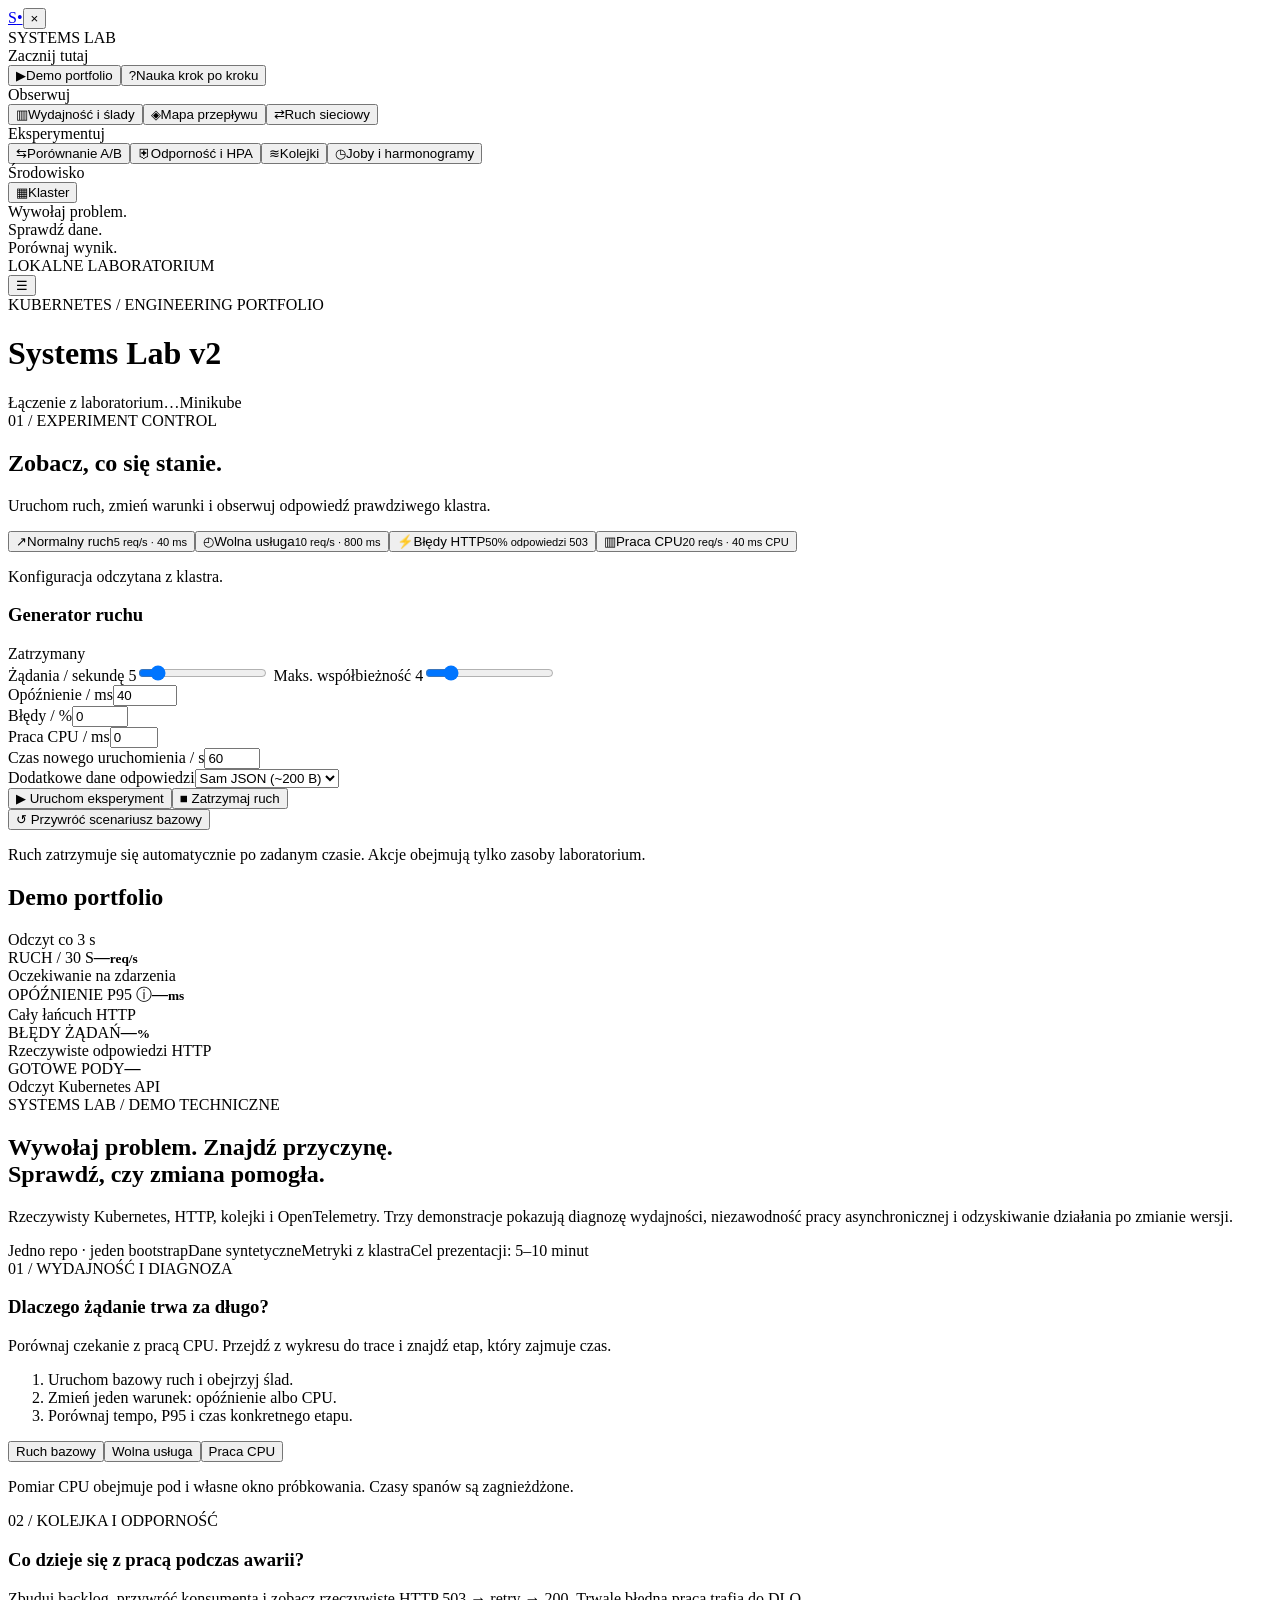
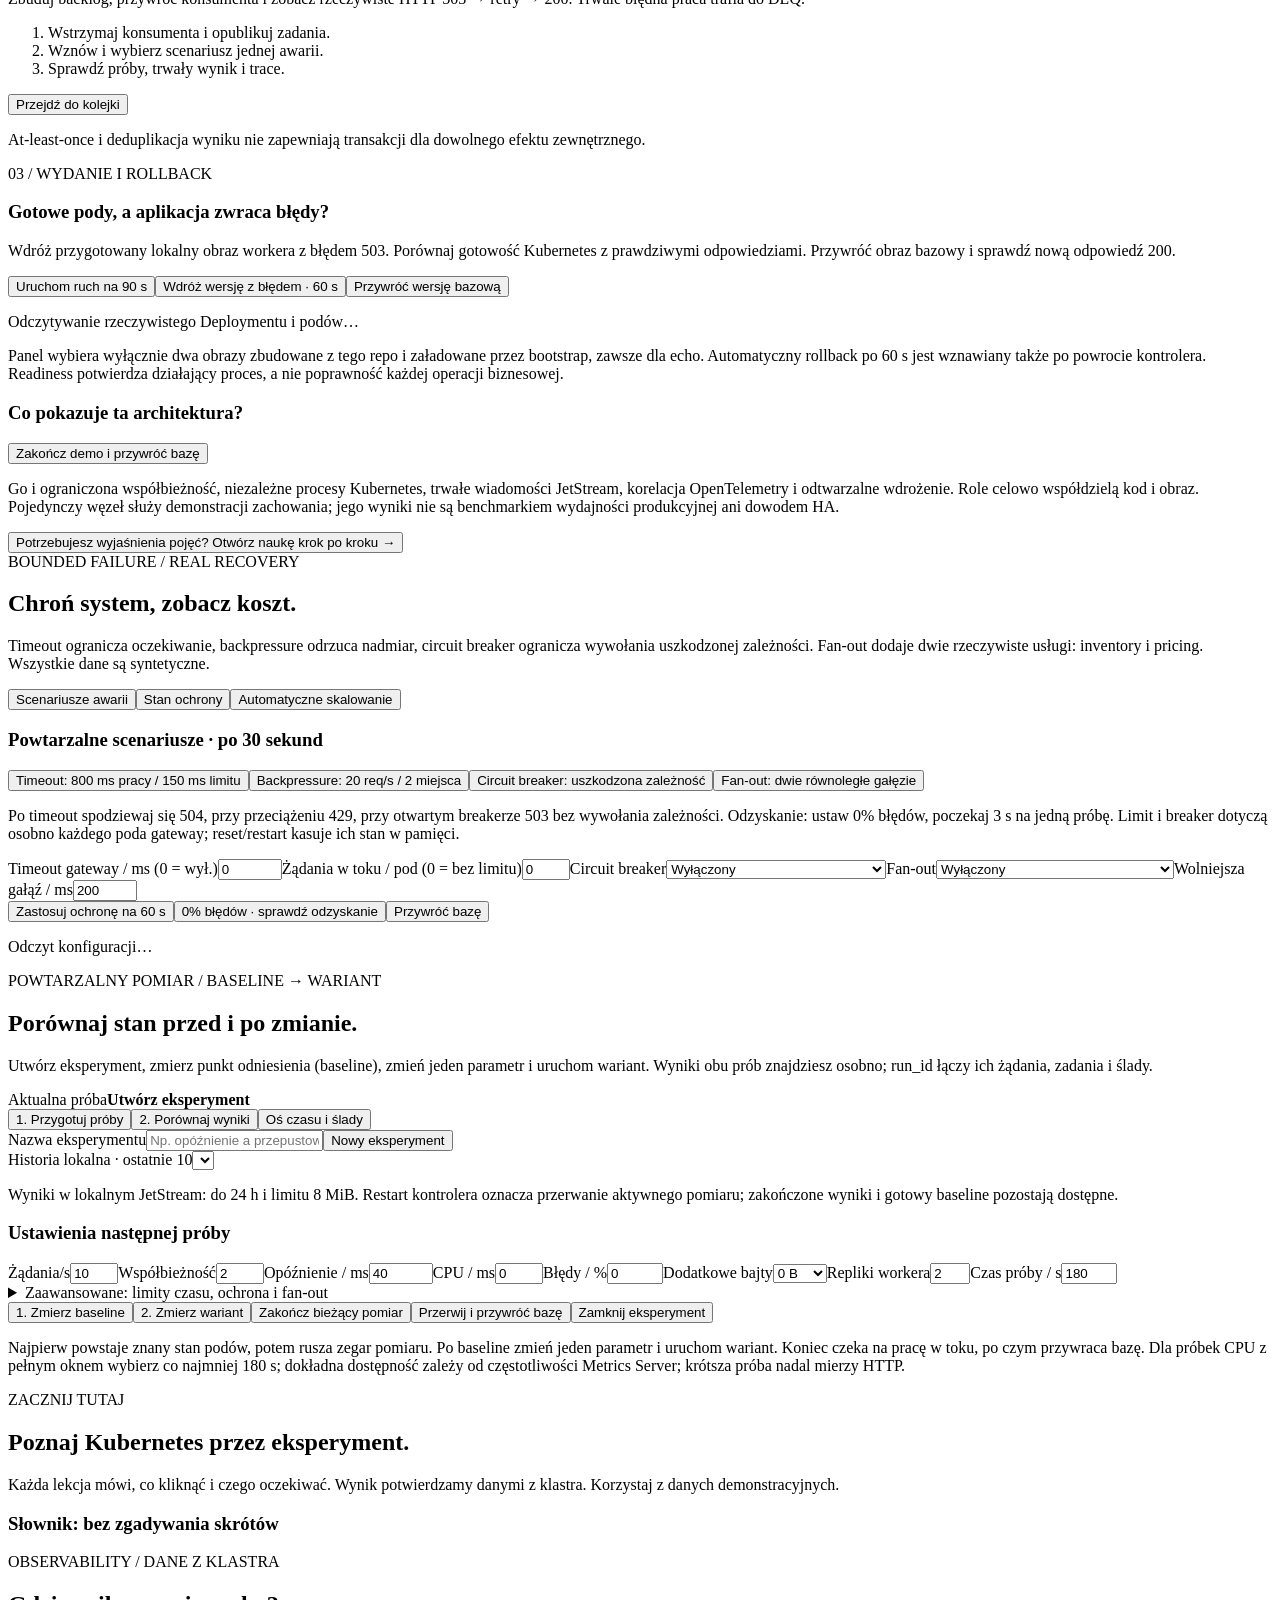
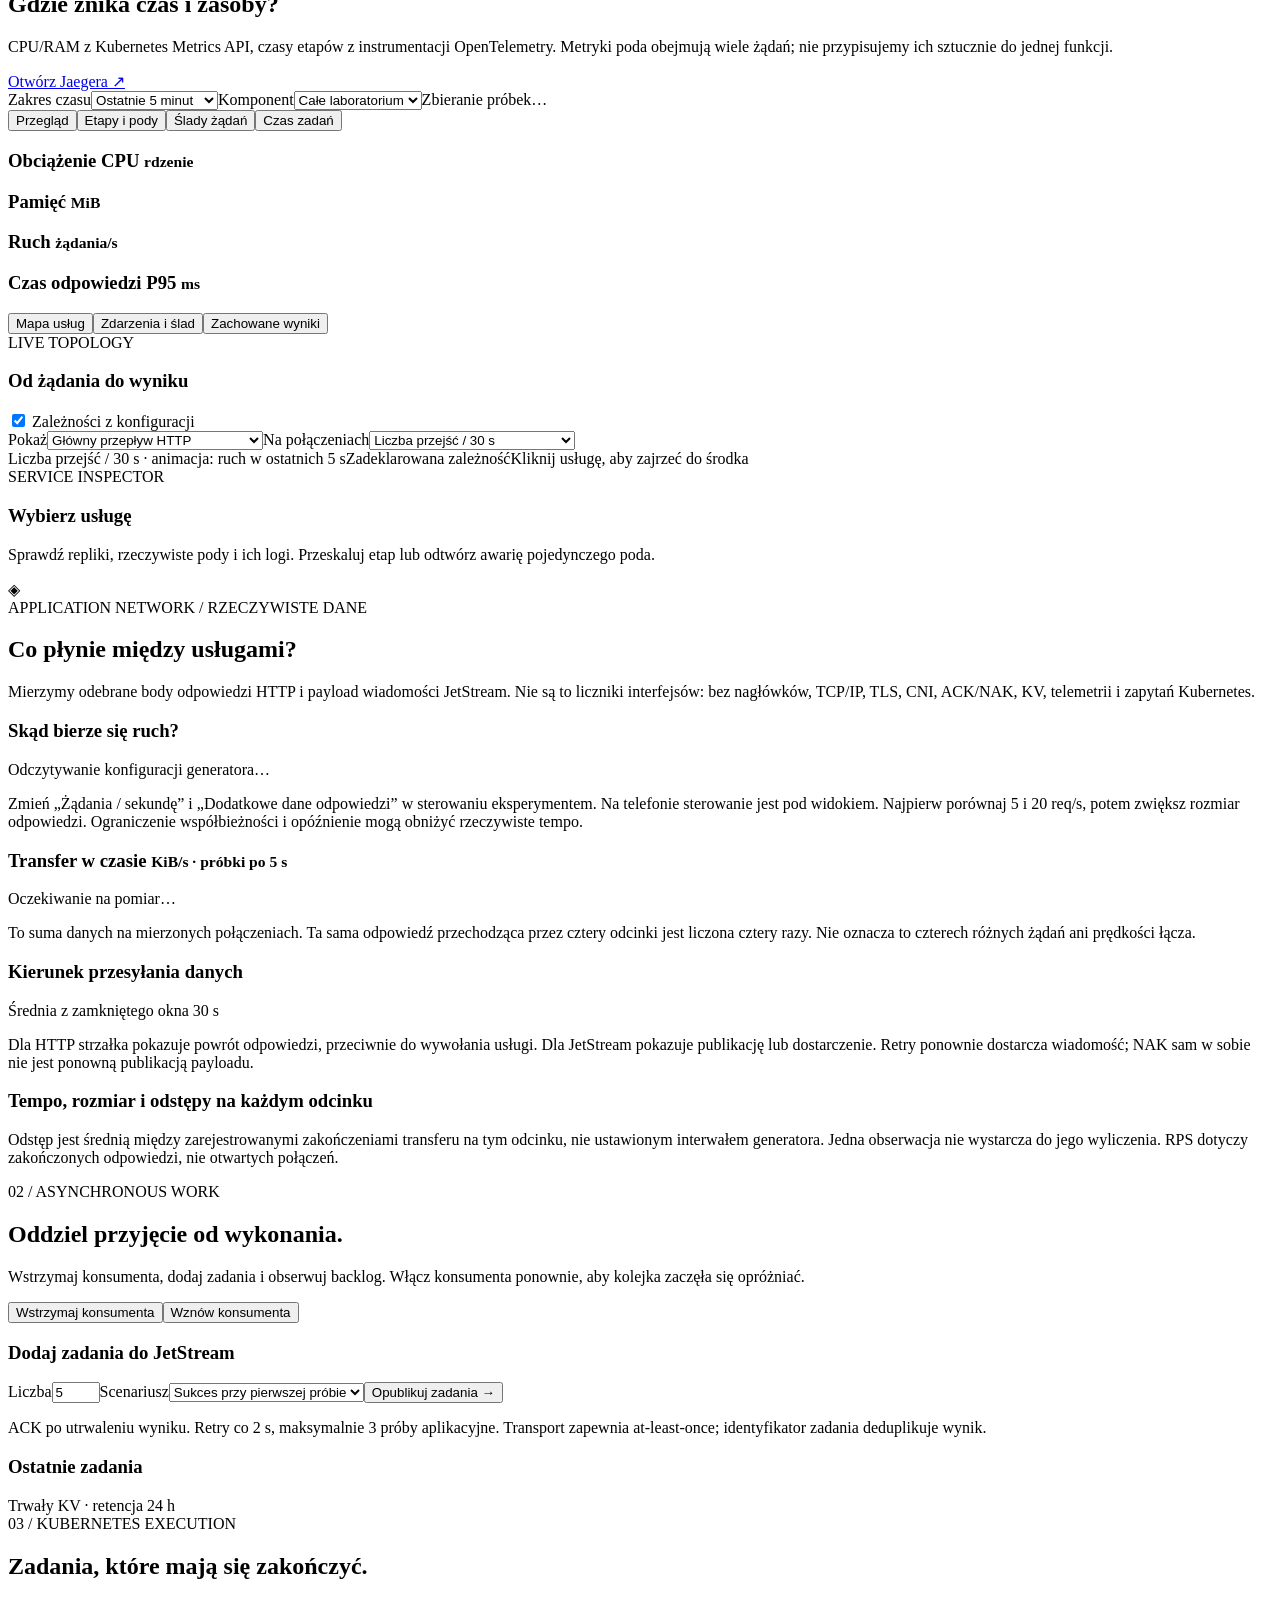
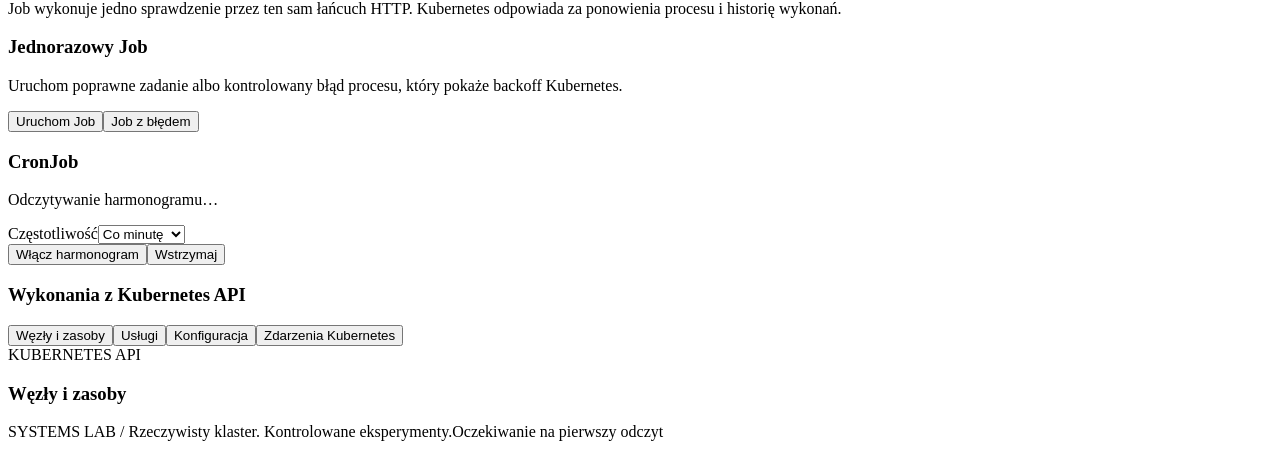
==== commit 44b08b2b: "Refine lab navigation with focused tabs and collapsible menu" ====
--- a/internal/lab/web/index.html
+++ b/internal/lab/web/index.html
@@ -1,10 +1,10 @@
 <!doctype html>
 <html lang="pl">
-<head><meta charset="utf-8"><meta name="viewport" content="width=device-width,initial-scale=1"><title>Systems Lab · Distributed systems playground</title><link rel="icon" href="data:image/svg+xml,%3Csvg xmlns='http://www.w3.org/2000/svg' viewBox='0 0 64 64'%3E%3Crect width='64' height='64' rx='14' fill='%23131b24'/%3E%3Ctext x='17' y='46' font-size='44' font-family='sans-serif' fill='%236fe5bd'%3ES%3C/text%3E%3C/svg%3E"><link rel="stylesheet" href="/style.css"><script defer src="/app.js"></script><script defer src="/learn.js"></script><script defer src="/performance.js"></script><script defer src="/network.js"></script><script defer src="/portfolio.js"></script><script defer src="/experiments.js"></script><script defer src="/resilience.js"></script><script defer src="/autoscaling.js"></script></head>
+<head><meta charset="utf-8"><meta name="viewport" content="width=device-width,initial-scale=1"><title>Systems Lab · Distributed systems playground</title><link rel="icon" href="data:image/svg+xml,%3Csvg xmlns='http://www.w3.org/2000/svg' viewBox='0 0 64 64'%3E%3Crect width='64' height='64' rx='14' fill='%23131b24'/%3E%3Ctext x='17' y='46' font-size='44' font-family='sans-serif' fill='%236fe5bd'%3ES%3C/text%3E%3C/svg%3E"><link rel="stylesheet" href="/style.css"><link rel="stylesheet" href="/layout.css"><script defer src="/app.js"></script><script defer src="/learn.js"></script><script defer src="/performance.js"></script><script defer src="/network.js"></script><script defer src="/portfolio.js"></script><script defer src="/experiments.js"></script><script defer src="/resilience.js"></script><script defer src="/autoscaling.js"></script><script defer src="/navigation.js"></script></head>
 <body class="learning-mode">
-<aside class="rail"><a class="brand" href="/#portfolio" aria-label="Systems Lab — początek">S<span>•</span></a><div class="rail-label">LAB / 02</div><nav aria-label="Widoki"><button class="nav active" data-tab="portfolio" aria-controls="view-portfolio" aria-current="page"><span class="nav-icon" aria-hidden="true">▶</span><span>Demo portfolio</span></button><button class="nav" data-tab="experiments" aria-controls="view-experiments"><span class="nav-icon" aria-hidden="true">⇆</span><span>Eksperymenty A/B</span></button><button class="nav" data-tab="resilience" aria-controls="view-resilience"><span class="nav-icon" aria-hidden="true">⛨</span><span>Odporność systemu</span></button><button class="nav" data-tab="learn" aria-controls="view-learn"><span class="nav-icon" aria-hidden="true">?</span><span>Nauka krok po kroku</span></button><button class="nav" data-tab="performance" aria-controls="view-performance"><span class="nav-icon" aria-hidden="true">▥</span><span>Performance & trace</span></button><button class="nav" data-tab="map" aria-controls="view-map"><span class="nav-icon" aria-hidden="true">◈</span><span>Mapa przepływu</span></button><button class="nav" data-tab="network" aria-controls="view-network"><span class="nav-icon" aria-hidden="true">⇄</span><span>Ruch sieciowy</span></button><button class="nav" data-tab="queue" aria-controls="view-queue"><span class="nav-icon" aria-hidden="true">≋</span><span>Kolejki JetStream</span></button><button class="nav" data-tab="jobs" aria-controls="view-jobs"><span class="nav-icon" aria-hidden="true">◷</span><span>Joby & CronJoby</span></button><button class="nav" data-tab="cluster" aria-controls="view-cluster"><span class="nav-icon" aria-hidden="true">▦</span><span>Klaster & konfiguracja</span></button><div class="rail-note">Eksperymentuj.<br>Obserwuj. Zrozum.</div></nav><span class="rail-bottom">LOCAL FIRST</span></aside>
+<aside class="rail" id="navigationRail" aria-label="Menu główne"><div class="rail-top"><a class="brand" href="#portfolio" aria-label="Systems Lab — początek">S<span>•</span></a><button id="navClose" type="button" class="menu-close" aria-label="Zamknij menu">×</button></div><div class="rail-label">SYSTEMS LAB</div><nav aria-label="Widoki"><div class="nav-group" role="group" aria-label="Zacznij tutaj"><div class="nav-group-title">Zacznij tutaj</div><button class="nav active" aria-label="Demo portfolio" title="Demo portfolio" data-tab="portfolio" aria-controls="view-portfolio" aria-current="page"><span class="nav-icon" aria-hidden="true">▶</span><span class="nav-label">Demo portfolio</span></button><button class="nav" aria-label="Nauka krok po kroku" title="Nauka krok po kroku" data-tab="learn" aria-controls="view-learn"><span class="nav-icon" aria-hidden="true">?</span><span class="nav-label">Nauka krok po kroku</span></button></div><div class="nav-group" role="group" aria-label="Obserwuj"><div class="nav-group-title">Obserwuj</div><button class="nav" aria-label="Wydajność i ślady" title="Wydajność i ślady" data-tab="performance" aria-controls="view-performance"><span class="nav-icon" aria-hidden="true">▥</span><span class="nav-label">Wydajność i ślady</span></button><button class="nav" aria-label="Mapa przepływu" title="Mapa przepływu" data-tab="map" aria-controls="view-map"><span class="nav-icon" aria-hidden="true">◈</span><span class="nav-label">Mapa przepływu</span></button><button class="nav" aria-label="Ruch sieciowy" title="Ruch sieciowy" data-tab="network" aria-controls="view-network"><span class="nav-icon" aria-hidden="true">⇄</span><span class="nav-label">Ruch sieciowy</span></button></div><div class="nav-group" role="group" aria-label="Eksperymentuj"><div class="nav-group-title">Eksperymentuj</div><button class="nav" aria-label="Porównanie A/B" title="Porównanie A/B" data-tab="experiments" aria-controls="view-experiments"><span class="nav-icon" aria-hidden="true">⇆</span><span class="nav-label">Porównanie A/B</span></button><button class="nav" aria-label="Odporność i HPA" title="Odporność i HPA" data-tab="resilience" aria-controls="view-resilience"><span class="nav-icon" aria-hidden="true">⛨</span><span class="nav-label">Odporność i HPA</span></button><button class="nav" aria-label="Kolejki" title="Kolejki" data-tab="queue" aria-controls="view-queue"><span class="nav-icon" aria-hidden="true">≋</span><span class="nav-label">Kolejki</span></button><button class="nav" aria-label="Joby i harmonogramy" title="Joby i harmonogramy" data-tab="jobs" aria-controls="view-jobs"><span class="nav-icon" aria-hidden="true">◷</span><span class="nav-label">Joby i harmonogramy</span></button></div><div class="nav-group" role="group" aria-label="Środowisko"><div class="nav-group-title">Środowisko</div><button class="nav" aria-label="Klaster" title="Klaster" data-tab="cluster" aria-controls="view-cluster"><span class="nav-icon" aria-hidden="true">▦</span><span class="nav-label">Klaster</span></button></div></nav><div class="rail-note">Wywołaj problem.<br>Sprawdź dane.<br>Porównaj wynik.</div><span class="rail-bottom">LOKALNE LABORATORIUM</span></aside><button type="button" id="menuBackdrop" class="menu-backdrop" aria-label="Zamknij menu" tabindex="-1" hidden></button>
 <div class="shell">
-<header><div><div class="eyebrow">KUBERNETES / ENGINEERING PORTFOLIO</div><h1>Systems Lab <span class="tag">v2</span></h1></div><div class="header-status"><span class="status-dot" id="connectionDot"></span><span id="connection">Łączenie z laboratorium…</span><span class="divider"></span><span id="clusterVersion">Minikube</span></div></header>
+<header><div class="header-brand"><button id="menuToggle" type="button" class="menu-toggle" aria-controls="navigationRail" aria-expanded="true" aria-label="Zwiń menu" title="Zwiń menu">☰</button><div><div class="eyebrow">KUBERNETES / ENGINEERING PORTFOLIO</div><h1>Systems Lab <span class="tag">v2</span></h1></div></div><div class="header-status"><span class="status-dot" id="connectionDot"></span><span id="connection">Łączenie z laboratorium…</span><span class="divider"></span><span id="clusterVersion">Minikube</span></div></header>
 <div class="workspace">
 <aside class="controls">
 <div class="section-label">01 / EXPERIMENT CONTROL</div><h2>Zobacz, co się stanie.</h2><p class="muted">Uruchom ruch, zmień warunki i obserwuj odpowiedź prawdziwego klastra.</p>
@@ -18,7 +18,7 @@
 <div class="control-footer"><button id="reset" class="text-button">↺ Przywróć scenariusz bazowy</button><p>Ruch zatrzymuje się automatycznie po zadanym czasie. Akcje obejmują tylko zasoby laboratorium.</p></div>
 </aside>
 <main>
-<div id="experimentContext" class="experiment-context" hidden></div><div class="view-heading"><h2 id="viewTitle">Demo portfolio</h2><span id="refreshStatus" class="refresh-status">Odczyt co 3 s</span></div>
+<div id="experimentContext" class="experiment-context" hidden></div><div class="view-heading"><div><h2 id="viewTitle">Demo portfolio</h2><p id="viewDescription" class="view-description"></p></div><span id="refreshStatus" class="refresh-status">Odczyt co 3 s</span></div>
 <section class="metrics" aria-label="Rzeczywiste metryki z ostatnich 30 sekund"><article><span>RUCH / 30 S</span><strong id="metricRPS">—<small>req/s</small></strong><div class="metric-note" id="metricRequests">Oczekiwanie na zdarzenia</div></article><article><span>OPÓŹNIENIE P95 ⓘ</span><strong title="95% zmierzonych czasów jest nie większe od tej wartości; to nie średnia." id="metricLatency">—<small>ms</small></strong><div class="metric-note">Cały łańcuch HTTP</div></article><article><span>BŁĘDY ŻĄDAŃ</span><strong id="metricErrors">—<small>%</small></strong><div class="metric-note">Rzeczywiste odpowiedzi HTTP</div></article><article><span>GOTOWE PODY</span><strong id="metricPods">—</strong><div class="metric-note" id="metricNode">Odczyt Kubernetes API</div></article></section>
 <section class="view active" id="view-portfolio">
 <article class="panel portfolio-intro"><div class="section-label">SYSTEMS LAB / DEMO TECHNICZNE</div><h2>Wywołaj problem. Znajdź przyczynę.<br>Sprawdź, czy zmiana pomogła.</h2><p>Rzeczywisty Kubernetes, HTTP, kolejki i OpenTelemetry. Trzy demonstracje pokazują diagnozę wydajności, niezawodność pracy asynchronicznej i odzyskiwanie działania po zmianie wersji.</p><div class="portfolio-facts"><span>Jedno repo · jeden bootstrap</span><span>Dane syntetyczne</span><span>Metryki z klastra</span><span>Cel prezentacji: 5–10 minut</span></div></article>
@@ -31,24 +31,24 @@
 </section>
 <section class="view" id="view-resilience">
 <article class="panel portfolio-intro"><div class="section-label">BOUNDED FAILURE / REAL RECOVERY</div><h2>Chroń system, zobacz koszt.</h2><p>Timeout ogranicza oczekiwanie, backpressure odrzuca nadmiar, circuit breaker ogranicza wywołania uszkodzonej zależności. Fan-out dodaje dwie rzeczywiste usługi: inventory i pricing. Wszystkie dane są syntetyczne.</p></article>
-<article class="panel"><h3>Powtarzalne scenariusze · po 30 sekund</h3><div class="button-row"><button class="secondary" data-resilience="timeout">Timeout: 800 ms pracy / 150 ms limitu</button><button class="secondary" data-resilience="pressure">Backpressure: 20 req/s / 2 miejsca</button><button class="secondary" data-resilience="breaker">Circuit breaker: uszkodzona zależność</button><button class="secondary" data-resilience="fanout">Fan-out: dwie równoległe gałęzie</button></div><p class="muted">Po timeout spodziewaj się 504, przy przeciążeniu 429, przy otwartym breakerze 503 bez wywołania zależności. Odzyskanie: ustaw 0% błędów, poczekaj 3 s na jedną próbę. Limit i breaker dotyczą osobno każdego poda gateway; reset/restart kasuje ich stan w pamięci.</p></article>
-<article class="panel"><form id="resilienceSettings"><div class="experiment-fields"><label>Timeout gateway / ms (0 = wył.)<input id="resTimeout" type="number" min="0" max="5000" value="0" required></label><label>Maks. in-flight / pod (0 = wył.)<input id="resLimit" type="number" min="0" max="20" value="0" required></label><label>Circuit breaker<select id="resBreaker"><option value="false">Wyłączony</option><option value="true">3 błędy → 3 s przerwy → 1 próba</option></select></label><label>Fan-out<select id="resFanout"><option value="false">Wyłączony</option><option value="true">Inventory + pricing (obie wymagane)</option></select></label><label>Wolniejsza gałąź / ms<input id="resBranch" type="number" min="0" max="2000" value="200" required></label></div><div class="button-row"><button class="primary">Zastosuj ochronę na 60 s</button><button type="button" class="secondary" id="resRecover">0% błędów · sprawdź odzyskanie</button><button type="button" class="secondary" id="resReset">Przywróć bazę</button></div></form><p class="muted" id="resConfig">Odczyt konfiguracji…</p></article>
-<article class="panel"><h3>Stan rzeczywistego gateway</h3><div id="protectionStatus"></div><p class="muted">Odpowiada jeden pod Service gateway. Liczniki od startu tego procesu, bez sumowania nieodczytanych replik. P95, błędy, CPU i waterfall sprawdzisz w Performance &amp; trace; odcinki i transfer na mapie/ruchu sieciowym. Przez fan-out każde wejściowe żądanie generuje dwa dodatkowe wywołania.</p><button class="secondary" id="resTrace">Performance &amp; trace →</button><button class="secondary" id="resMap">Mapa przepływu →</button></article>
-<article class="panel"><div class="section-label">NATIVE KUBERNETES / HPA</div><h3>Automatyczna odpowiedź na CPU</h3><p class="muted">1. Zmierz worker pod obciążeniem z jedną repliką. 2. Włącz HPA: 1–5 replik, cel średnio 200m CPU na pod. 3. Obserwuj przyczynę decyzji, gotowość nowych podów i efekt w Performance. HPA korzysta z Metrics Server, reaguje z opóźnieniem i nie skaluje węzła. Długie połączenia HTTP mogą nierówno rozdzielać ruch.</p><div class="button-row"><button class="secondary" id="hpaBaseline">1. Jedna replika + CPU / 180 s</button><button class="primary" id="hpaEnable">2. Włącz HPA / do 300 s</button><button class="secondary" id="hpaDisable">Wyłącz HPA · 2 repliki</button></div><p id="hpaStatus" class="muted"></p><div id="hpaEvidence"></div><div id="hpaChart" class="chart"></div><p class="muted">Wykres: obserwowane przez API repliki zadane/gotowe oraz cel HPA. Czas oznacza odczyt discovery, nie czas pomiaru CPU. Przy braku metryk status HPA pokaże przyczynę. Demo globalne: najpierw zakończ eksperyment A/B. Reset usuwa tylko HPA echo i przywraca bazę.</p></article>
-</section>
+<div class="section-tabs" role="tablist" aria-label="Sekcje widoku Odporność i HPA"><button type="button" role="tab" id="tab-resilience-scenarios" aria-controls="pane-resilience-scenarios" aria-selected="true" tabindex="0" data-panel-target="scenarios" data-panel-view="resilience">Scenariusze awarii</button><button type="button" role="tab" id="tab-resilience-protection" aria-controls="pane-resilience-protection" aria-selected="false" tabindex="-1" data-panel-target="protection" data-panel-view="resilience">Stan ochrony</button><button type="button" role="tab" id="tab-resilience-autoscaling" aria-controls="pane-resilience-autoscaling" aria-selected="false" tabindex="-1" data-panel-target="autoscaling" data-panel-view="resilience">Automatyczne skalowanie</button></div><div class="view-panel" id="pane-resilience-scenarios" role="tabpanel" aria-labelledby="tab-resilience-scenarios" data-panel-view="resilience" data-panel="scenarios" tabindex="0"><article class="panel"><h3>Powtarzalne scenariusze · po 30 sekund</h3><div class="button-row"><button class="secondary" data-resilience="timeout">Timeout: 800 ms pracy / 150 ms limitu</button><button class="secondary" data-resilience="pressure">Backpressure: 20 req/s / 2 miejsca</button><button class="secondary" data-resilience="breaker">Circuit breaker: uszkodzona zależność</button><button class="secondary" data-resilience="fanout">Fan-out: dwie równoległe gałęzie</button></div><p class="muted">Po timeout spodziewaj się 504, przy przeciążeniu 429, przy otwartym breakerze 503 bez wywołania zależności. Odzyskanie: ustaw 0% błędów, poczekaj 3 s na jedną próbę. Limit i breaker dotyczą osobno każdego poda gateway; reset/restart kasuje ich stan w pamięci.</p></article>
+<article class="panel"><form id="resilienceSettings"><div class="experiment-fields"><label>Timeout gateway / ms (0 = wył.)<input id="resTimeout" type="number" min="0" max="5000" value="0" required></label><label>Żądania w toku / pod (0 = bez limitu)<input id="resLimit" type="number" min="0" max="20" value="0" required></label><label>Circuit breaker<select id="resBreaker"><option value="false">Wyłączony</option><option value="true">3 błędy → 3 s przerwy → 1 próba</option></select></label><label>Fan-out<select id="resFanout"><option value="false">Wyłączony</option><option value="true">Inventory + pricing (obie wymagane)</option></select></label><label>Wolniejsza gałąź / ms<input id="resBranch" type="number" min="0" max="2000" value="200" required></label></div><div class="button-row"><button class="primary">Zastosuj ochronę na 60 s</button><button type="button" class="secondary" id="resRecover">0% błędów · sprawdź odzyskanie</button><button type="button" class="secondary" id="resReset">Przywróć bazę</button></div></form><p class="muted" id="resConfig">Odczyt konfiguracji…</p></article>
+</div><div class="view-panel" id="pane-resilience-protection" role="tabpanel" aria-labelledby="tab-resilience-protection" data-panel-view="resilience" data-panel="protection" tabindex="0" hidden><article class="panel"><h3>Stan rzeczywistego gateway</h3><div id="protectionStatus"></div><p class="muted">Odpowiada jeden pod Service gateway. Liczniki od startu tego procesu, bez sumowania nieodczytanych replik. P95, błędy, CPU i waterfall sprawdzisz w Wydajność i ślady; odcinki i transfer na mapie/ruchu sieciowym. Przez fan-out każde wejściowe żądanie generuje dwa dodatkowe wywołania.</p><button class="secondary" id="resTrace">Wydajność i ślady →</button><button class="secondary" id="resMap">Mapa przepływu →</button></article>
+</div><div class="view-panel" id="pane-resilience-autoscaling" role="tabpanel" aria-labelledby="tab-resilience-autoscaling" data-panel-view="resilience" data-panel="autoscaling" tabindex="0" hidden><article class="panel"><div class="section-label">NATIVE KUBERNETES / HPA</div><h3>Automatyczna odpowiedź na CPU</h3><p class="muted">1. Zmierz worker pod obciążeniem z jedną repliką. 2. Włącz HPA: 1–5 replik, cel średnio 200m CPU na pod. 3. Obserwuj przyczynę decyzji, gotowość nowych podów i efekt w Performance. HPA korzysta z Metrics Server, reaguje z opóźnieniem i nie skaluje węzła. Długie połączenia HTTP mogą nierówno rozdzielać ruch.</p><div class="button-row"><button class="secondary" id="hpaBaseline">1. Jedna replika + CPU / 180 s</button><button class="primary" id="hpaEnable">2. Włącz HPA / do 300 s</button><button class="secondary" id="hpaDisable">Wyłącz HPA · 2 repliki</button></div><p id="hpaStatus" class="muted"></p><div id="hpaEvidence"></div><div id="hpaChart" class="chart"></div><p class="muted">Wykres: obserwowane przez API repliki zadane/gotowe oraz cel HPA. Czas oznacza odczyt discovery, nie czas pomiaru CPU. Przy braku metryk status HPA pokaże przyczynę. Demo globalne: najpierw zakończ eksperyment A/B. Reset usuwa tylko HPA echo i przywraca bazę.</p></article>
+</div></section>
 <section class="view" id="view-experiments">
-<article class="panel intro-panel"><div><div class="section-label">POWTARZALNY POMIAR / BASELINE → WARIANT</div><h2>Co zmieniła Twoja interwencja?</h2><p class="muted">Każda próba ma własny run_id w HTTP, kolejce, Jobach i spanach. Wyniki liczą wyłącznie jej obserwacje. CPU/RAM to próbki całego laboratorium z oknami mieszczącymi się w próbie.</p></div></article>
-<div class="panel"><form id="experimentCreate" class="inline-form"><label>Nazwa eksperymentu<input id="experimentName" type="text" maxlength="100" placeholder="Np. opóźnienie a przepustowość"></label><button class="primary">Nowy eksperyment</button></form><label for="experimentSelect">Historia lokalna · ostatnie 10<select id="experimentSelect"></select></label><p class="muted">Wyniki w lokalnym JetStream: do 24 h i limitu 8 MiB. Restart kontrolera oznacza przerwanie aktywnego pomiaru; zakończone wyniki i gotowy baseline pozostają dostępne.</p></div>
-<article class="panel"><div class="panel-heading"><h3>Ustawienia następnej próby</h3><span id="experimentStatus" class="muted">Utwórz eksperyment</span></div><form id="experimentSettings"><div class="experiment-fields"><label>Żądania/s<input id="expRPS" type="number" min="0" max="50" value="10" required></label><label>Współbieżność<input id="expConcurrency" type="number" min="1" max="20" value="2" required></label><label>Opóźnienie / ms<input id="expDelay" type="number" min="0" max="3000" value="40" required></label><label>CPU / ms<input id="expCPU" type="number" min="0" max="50" value="0" required></label><label>Błędy / %<input id="expErrors" type="number" min="0" max="100" value="0" required></label><label>Dodatkowe bajty<select id="expPayload"><option value="0">0 B</option><option value="1024">1 KiB</option><option value="4096">4 KiB</option><option value="8192">8 KiB</option></select></label><label>Repliki workera<input id="expReplicas" type="number" min="1" max="5" value="2" required></label><label>Timeout / ms<input id="expTimeout" type="number" min="0" max="5000" value="0" required></label><label>In-flight / gateway (0 = wył.)<input id="expLimit" type="number" min="0" max="20" value="0" required></label><label>Breaker<select id="expBreaker"><option value="false">Wył.</option><option value="true">Wł.</option></select></label><label>Fan-out<select id="expFanout"><option value="false">Wył.</option><option value="true">Wł.</option></select></label><label>Gałąź fan-out / ms<input id="expBranch" type="number" min="0" max="2000" value="200" required></label><label>Czas próby / s<input id="expDuration" type="number" min="3" max="300" value="180" required></label></div><div class="button-row"><button type="button" class="primary" id="experimentBaseline">1. Zmierz baseline</button><button type="button" class="primary" id="experimentVariant">2. Zmierz wariant</button><button type="button" class="secondary" id="experimentFinish">Zakończ bieżący pomiar</button><button type="button" class="secondary" id="experimentAbort">Przerwij i przywróć bazę</button><button type="button" class="secondary" id="experimentClose">Zamknij eksperyment</button></div></form><p class="muted">Najpierw powstaje znany stan podów, potem rusza zegar pomiaru. Po baseline zmień jeden parametr i uruchom wariant. Koniec czeka na pracę w toku, po czym przywraca bazę. Dla próbek CPU z pełnym oknem wybierz co najmniej 180 s; dokładna dostępność zależy od częstotliwości Metrics Server; krótsza próba nadal mierzy HTTP.</p></article>
-<article class="panel table-panel"><div class="panel-heading"><h3>Konfiguracja i wyniki przed/po</h3><a id="experimentExport" class="secondary" href="/api/experiments/export" download>Eksport JSON ↓</a></div><div id="experimentComparison"></div><p id="experimentCaveat" class="muted"></p></article>
-<article class="panel"><h3>Wspólna oś czasu: akcje, ruch i czasy odpowiedzi</h3><div id="experimentTimeline"></div></article>
+<article class="panel intro-panel"><div><div class="section-label">POWTARZALNY POMIAR / BASELINE → WARIANT</div><h2>Porównaj stan przed i po zmianie.</h2><p class="muted">Utwórz eksperyment, zmierz punkt odniesienia (baseline), zmień jeden parametr i uruchom wariant. Wyniki obu prób znajdziesz osobno; run_id łączy ich żądania, zadania i ślady.</p></div></article>
+<div class="experiment-live-status"><span>Aktualna próba</span><strong id="experimentStatus" aria-live="polite">Utwórz eksperyment</strong></div><div class="section-tabs" role="tablist" aria-label="Sekcje widoku Porównanie A/B"><button type="button" role="tab" id="tab-experiments-setup" aria-controls="pane-experiments-setup" aria-selected="true" tabindex="0" data-panel-target="setup" data-panel-view="experiments">1. Przygotuj próby</button><button type="button" role="tab" id="tab-experiments-results" aria-controls="pane-experiments-results" aria-selected="false" tabindex="-1" data-panel-target="results" data-panel-view="experiments">2. Porównaj wyniki</button><button type="button" role="tab" id="tab-experiments-timeline" aria-controls="pane-experiments-timeline" aria-selected="false" tabindex="-1" data-panel-target="timeline" data-panel-view="experiments">Oś czasu i ślady</button></div><div class="view-panel" id="pane-experiments-setup" role="tabpanel" aria-labelledby="tab-experiments-setup" data-panel-view="experiments" data-panel="setup" tabindex="0"><div class="panel"><form id="experimentCreate" class="inline-form"><label>Nazwa eksperymentu<input id="experimentName" type="text" maxlength="100" placeholder="Np. opóźnienie a przepustowość"></label><button class="primary">Nowy eksperyment</button></form><label for="experimentSelect">Historia lokalna · ostatnie 10<select id="experimentSelect"></select></label><p class="muted">Wyniki w lokalnym JetStream: do 24 h i limitu 8 MiB. Restart kontrolera oznacza przerwanie aktywnego pomiaru; zakończone wyniki i gotowy baseline pozostają dostępne.</p></div>
+<article class="panel"><div class="panel-heading"><h3>Ustawienia następnej próby</h3></div><form id="experimentSettings"><div class="experiment-fields"><label>Żądania/s<input id="expRPS" type="number" min="0" max="50" value="10" required></label><label>Współbieżność<input id="expConcurrency" type="number" min="1" max="20" value="2" required></label><label>Opóźnienie / ms<input id="expDelay" type="number" min="0" max="3000" value="40" required></label><label>CPU / ms<input id="expCPU" type="number" min="0" max="50" value="0" required></label><label>Błędy / %<input id="expErrors" type="number" min="0" max="100" value="0" required></label><label>Dodatkowe bajty<select id="expPayload"><option value="0">0 B</option><option value="1024">1 KiB</option><option value="4096">4 KiB</option><option value="8192">8 KiB</option></select></label><label>Repliki workera<input id="expReplicas" type="number" min="1" max="5" value="2" required></label><label>Czas próby / s<input id="expDuration" type="number" min="3" max="300" value="180" required></label></div><details class="advanced-settings"><summary>Zaawansowane: limity czasu, ochrona i fan-out</summary><p class="muted">Opcjonalne. Do pierwszego porównania wystarczy zmienić opóźnienie lub liczbę replik.</p><div class="experiment-fields"><label>Timeout / ms<input id="expTimeout" type="number" min="0" max="5000" value="0" required></label><label>Żądania w toku / gateway (0 = bez limitu)<input id="expLimit" type="number" min="0" max="20" value="0" required></label><label>Circuit breaker<select id="expBreaker"><option value="false">Wył.</option><option value="true">Wł.</option></select></label><label>Fan-out<select id="expFanout"><option value="false">Wył.</option><option value="true">Wł.</option></select></label><label>Gałąź fan-out / ms<input id="expBranch" type="number" min="0" max="2000" value="200" required></label></div></details><div class="button-row"><button type="button" class="primary" id="experimentBaseline">1. Zmierz baseline</button><button type="button" class="primary" id="experimentVariant">2. Zmierz wariant</button><button type="button" class="secondary" id="experimentFinish">Zakończ bieżący pomiar</button><button type="button" class="secondary" id="experimentAbort">Przerwij i przywróć bazę</button><button type="button" class="secondary" id="experimentClose">Zamknij eksperyment</button></div></form><p class="muted">Najpierw powstaje znany stan podów, potem rusza zegar pomiaru. Po baseline zmień jeden parametr i uruchom wariant. Koniec czeka na pracę w toku, po czym przywraca bazę. Dla próbek CPU z pełnym oknem wybierz co najmniej 180 s; dokładna dostępność zależy od częstotliwości Metrics Server; krótsza próba nadal mierzy HTTP.</p></article>
+</div><div class="view-panel" id="pane-experiments-results" role="tabpanel" aria-labelledby="tab-experiments-results" data-panel-view="experiments" data-panel="results" tabindex="0" hidden><article class="panel table-panel"><div class="panel-heading"><h3>Konfiguracja i wyniki przed/po</h3><a id="experimentExport" class="secondary" href="/api/experiments/export" download>Eksport JSON ↓</a></div><div id="experimentComparison"></div><p id="experimentCaveat" class="muted"></p></article>
+<article class="panel table-panel"><h3>CPU/RAM: kwalifikujące się próbki klastra</h3><div id="experimentResources"></div><p class="muted">To obserwacje zasobów całego laboratorium, nie precyzyjny koszt run_id ani funkcji. Brak próbek z pełnym oknem oznacza brak pomiaru do tego porównania, nie zerowe zużycie.</p></article>
+</div><div class="view-panel" id="pane-experiments-timeline" role="tabpanel" aria-labelledby="tab-experiments-timeline" data-panel-view="experiments" data-panel="timeline" tabindex="0" hidden><article class="panel"><h3>Wspólna oś czasu: akcje, ruch i czasy odpowiedzi</h3><div id="experimentTimeline"></div></article>
 <article class="panel"><h3>Trace konkretnej próby</h3><div id="experimentTraces"></div></article>
-<article class="panel table-panel"><h3>CPU/RAM: kwalifikujące się próbki klastra</h3><div id="experimentResources"></div><p class="muted">To obserwacje zasobów całego laboratorium, nie precyzyjny koszt run_id ani funkcji. Brak próbek z pełnym oknem oznacza brak pomiaru do tego porównania, nie zerowe zużycie.</p></article>
-</section>
+</div></section>
 <section class="view" id="view-learn"><div class="panel intro-panel"><div><div class="section-label">ZACZNIJ TUTAJ</div><h2>Poznaj Kubernetes przez eksperyment.</h2><p class="muted">Każda lekcja mówi, co kliknąć i czego oczekiwać. Wynik potwierdzamy danymi z klastra. Korzystaj z danych demonstracyjnych.</p></div><span id="learningProgress" class="pill"></span></div><div class="learning-layout"><nav class="panel" id="lessonList" aria-label="Lekcje"></nav><article class="panel" id="lessonContent"></article></div><article class="panel"><h3>Słownik: bez zgadywania skrótów</h3><div id="glossary" class="glossary-grid"></div></article></section>
-<section class="view" id="view-performance"><div class="panel intro-panel"><div><div class="section-label">OBSERVABILITY / DANE Z KLASTRA</div><h2>Gdzie znika czas i zasoby?</h2><p class="muted">CPU/RAM z Kubernetes Metrics API, czasy etapów z instrumentacji OpenTelemetry. Metryki poda obejmują wiele żądań; nie przypisujemy ich sztucznie do jednej funkcji.</p></div><a class="secondary" href="/tracing/" target="_blank" rel="noopener">Otwórz Jaegera ↗</a></div><div class="panel performance-filters"><label for="perfWindow">Zakres czasu<select id="perfWindow"><option value="1">Ostatnia minuta</option><option value="5" selected>Ostatnie 5 minut</option><option value="15">Ostatnie 15 minut</option></select></label><label for="perfService">Komponent<select id="perfService"><option value="all">Całe laboratorium</option></select></label><span id="perfFreshness" class="muted">Zbieranie próbek…</span></div><div class="two-columns"><article class="panel"><h3>Obciążenie CPU <small>rdzenie</small></h3><div id="cpuChart" class="chart"></div></article><article class="panel"><h3>Pamięć <small>MiB</small></h3><div id="memoryChart" class="chart"></div></article><article class="panel"><h3>Ruch <small>żądania/s</small></h3><div id="trafficChart" class="chart"></div></article><article class="panel"><h3>Czas odpowiedzi P95 <small>ms</small></h3><div id="latencyChart" class="chart"></div></article></div><article class="panel table-panel"><div class="panel-heading"><h3>Funkcje i etapy: zmierzony czas ścienny</h3></div><p class="muted">Spany są zagnieżdżone. Czas gateway.forward obejmuje czekanie na kolejne usługi. Nie sumuj tych czasów jako czasu całego żądania.</p><div id="functionTable"></div></article><article class="panel table-panel"><h3>Pody: aktualne próbki CPU i RAM</h3><div id="podPerformance"></div></article><article class="panel"><h3>Wybierz żądanie i obejrzyj waterfall</h3><div id="requestTraces"></div><div id="waterfall" class="waterfall"><p class="muted">Wybierz trace. Dane spanów pobieramy z Jaegera, nie odtwarzamy ich z deklaracji połączeń.</p></div></article><article class="panel table-panel"><h3>Zadania: oczekiwanie i czas do wyniku</h3><p class="muted">Łączny czas obejmuje kolejkę, wykonanie i oczekiwanie na ponowienia. To nie zużycie CPU.</p><div id="timedTasks"></div></article><article class="panel table-panel"><h3>Kubernetes Job / CronJob: czas całego wykonania</h3><p class="muted">Od startu Joba do zakończenia, z uruchamianiem podów i ewentualnym backoff. Trace pokazuje pracę konkretnej próby procesu.</p><div id="timedJobs"></div></article></section>
-<section class="view" id="view-map"><div class="graph-layout"><article class="panel graph-panel"><div class="panel-heading"><div><span class="section-label">LIVE TOPOLOGY</span><h3>Od żądania do wyniku</h3></div><label class="checkbox"><input type="checkbox" id="declared" checked> Zależności z konfiguracji</label></div><label class="graph-scope" for="graphScope">Pokaż<select id="graphScope"><option value="flow">Główny przepływ HTTP</option><option value="all">Całe laboratorium i infrastruktura</option></select></label><label class="graph-scope" for="graphMetric">Na połączeniach<select id="graphMetric"><option value="events">Liczba przejść / 30 s</option><option value="transfer">Transfer danych aplikacji / 30 s</option></select></label><div id="graph" role="group" aria-label="Interaktywna topologia usług"></div><div class="graph-legend"><span><i class="line observed"></i><span id="graphObservedLegend">Liczba przejść / 30 s · animacja: ruch w ostatnich 5 s</span></span><span><i class="line"></i>Zadeklarowana zależność</span><span class="muted">Kliknij usługę, aby zajrzeć do środka</span></div></article><aside class="panel inspector" id="inspector"><div class="section-label">SERVICE INSPECTOR</div><h3>Wybierz usługę</h3><p class="muted">Sprawdź repliki, rzeczywiste pody i ich logi. Przeskaluj etap lub odtwórz awarię pojedynczego poda.</p><div class="inspector-placeholder">◈</div></aside></div>
-<div class="bottom-grid"><article class="panel"><div class="panel-heading"><div><span class="section-label">REAL EVENTS</span><h3>Ostatnie przejścia</h3></div><span class="live-label">● LIVE</span></div><div id="eventList" class="event-list"></div></article><article class="panel"><div class="panel-heading"><div><span class="section-label">CORRELATED REQUEST</span><h3>Ślad żądania</h3></div></div><div id="traceView" class="trace-view muted">Wybierz zdarzenie z listy. Zobaczysz jego drogę przez usługi, czasy i odpowiedzi.</div></article></div><article class="panel table-panel"><div class="panel-heading"><div><span class="section-label">PERSISTED HTTP OUTCOMES</span><h3>Wyniki w magazynie</h3></div><button class="secondary" id="loadResults">Odśwież wyniki</button></div><div id="resultTable" class="muted">Wyniki HTTP są zapisywane niezależnie przez result-store. Kliknij „Odśwież wyniki”.</div></article></section>
+<section class="view" id="view-performance"><div class="panel intro-panel"><div><div class="section-label">OBSERVABILITY / DANE Z KLASTRA</div><h2>Gdzie znika czas i zasoby?</h2><p class="muted">CPU/RAM z Kubernetes Metrics API, czasy etapów z instrumentacji OpenTelemetry. Metryki poda obejmują wiele żądań; nie przypisujemy ich sztucznie do jednej funkcji.</p></div><a class="secondary" href="/tracing/" target="_blank" rel="noopener">Otwórz Jaegera ↗</a></div><div class="panel performance-filters" id="performanceFilters"><label for="perfWindow">Zakres czasu<select id="perfWindow"><option value="1">Ostatnia minuta</option><option value="5" selected>Ostatnie 5 minut</option><option value="15">Ostatnie 15 minut</option></select></label><label for="perfService">Komponent<select id="perfService"><option value="all">Całe laboratorium</option></select></label><span id="perfFreshness" class="muted">Zbieranie próbek…</span></div><div class="section-tabs" role="tablist" aria-label="Sekcje widoku Wydajność i ślady"><button type="button" role="tab" id="tab-performance-overview" aria-controls="pane-performance-overview" aria-selected="true" tabindex="0" data-panel-target="overview" data-panel-view="performance">Przegląd</button><button type="button" role="tab" id="tab-performance-functions" aria-controls="pane-performance-functions" aria-selected="false" tabindex="-1" data-panel-target="functions" data-panel-view="performance">Etapy i pody</button><button type="button" role="tab" id="tab-performance-trace" aria-controls="pane-performance-trace" aria-selected="false" tabindex="-1" data-panel-target="trace" data-panel-view="performance">Ślady żądań</button><button type="button" role="tab" id="tab-performance-tasks" aria-controls="pane-performance-tasks" aria-selected="false" tabindex="-1" data-panel-target="tasks" data-panel-view="performance">Czas zadań</button></div><div class="view-panel" id="pane-performance-overview" role="tabpanel" aria-labelledby="tab-performance-overview" data-panel-view="performance" data-panel="overview" tabindex="0"><div class="two-columns"><article class="panel"><h3>Obciążenie CPU <small>rdzenie</small></h3><div id="cpuChart" class="chart"></div></article><article class="panel"><h3>Pamięć <small>MiB</small></h3><div id="memoryChart" class="chart"></div></article><article class="panel"><h3>Ruch <small>żądania/s</small></h3><div id="trafficChart" class="chart"></div></article><article class="panel"><h3>Czas odpowiedzi P95 <small>ms</small></h3><div id="latencyChart" class="chart"></div></article></div></div><div class="view-panel" id="pane-performance-functions" role="tabpanel" aria-labelledby="tab-performance-functions" data-panel-view="performance" data-panel="functions" tabindex="0" hidden><article class="panel table-panel"><div class="panel-heading"><h3>Ile czasu zajmują poszczególne etapy?</h3></div><p class="muted">Spany są zagnieżdżone. Czas gateway.forward obejmuje czekanie na kolejne usługi. Nie sumuj tych czasów jako czasu całego żądania.</p><div id="functionTable"></div></article><article class="panel table-panel"><h3>Pody: aktualne próbki CPU i RAM</h3><div id="podPerformance"></div></article></div><div class="view-panel" id="pane-performance-trace" role="tabpanel" aria-labelledby="tab-performance-trace" data-panel-view="performance" data-panel="trace" tabindex="0" hidden><article class="panel"><h3>Prześledź jedno żądanie od początku do końca</h3><div id="requestTraces"></div><div id="waterfall" class="waterfall"><p class="muted">Wybierz trace. Dane spanów pobieramy z Jaegera, nie odtwarzamy ich z deklaracji połączeń.</p></div></article></div><div class="view-panel" id="pane-performance-tasks" role="tabpanel" aria-labelledby="tab-performance-tasks" data-panel-view="performance" data-panel="tasks" tabindex="0" hidden><article class="panel table-panel"><h3>Zadania: oczekiwanie i czas do wyniku</h3><p class="muted">Łączny czas obejmuje kolejkę, wykonanie i oczekiwanie na ponowienia. To nie zużycie CPU.</p><div id="timedTasks"></div></article><article class="panel table-panel"><h3>Kubernetes Job / CronJob: czas całego wykonania</h3><p class="muted">Od startu Joba do zakończenia, z uruchamianiem podów i ewentualnym backoff. Trace pokazuje pracę konkretnej próby procesu.</p><div id="timedJobs"></div></article></div></section>
+<section class="view" id="view-map"><div class="section-tabs" role="tablist" aria-label="Sekcje widoku Mapa przepływu"><button type="button" role="tab" id="tab-map-topology" aria-controls="pane-map-topology" aria-selected="true" tabindex="0" data-panel-target="topology" data-panel-view="map">Mapa usług</button><button type="button" role="tab" id="tab-map-events" aria-controls="pane-map-events" aria-selected="false" tabindex="-1" data-panel-target="events" data-panel-view="map">Zdarzenia i ślad</button><button type="button" role="tab" id="tab-map-results" aria-controls="pane-map-results" aria-selected="false" tabindex="-1" data-panel-target="results" data-panel-view="map">Zachowane wyniki</button></div><div class="view-panel" id="pane-map-topology" role="tabpanel" aria-labelledby="tab-map-topology" data-panel-view="map" data-panel="topology" tabindex="0"><div class="graph-layout"><article class="panel graph-panel"><div class="panel-heading"><div><span class="section-label">LIVE TOPOLOGY</span><h3>Od żądania do wyniku</h3></div><label class="checkbox"><input type="checkbox" id="declared" checked> Zależności z konfiguracji</label></div><label class="graph-scope" for="graphScope">Pokaż<select id="graphScope"><option value="flow">Główny przepływ HTTP</option><option value="all">Całe laboratorium i infrastruktura</option></select></label><label class="graph-scope" for="graphMetric">Na połączeniach<select id="graphMetric"><option value="events">Liczba przejść / 30 s</option><option value="transfer">Transfer danych aplikacji / 30 s</option></select></label><div id="graph" role="group" aria-label="Interaktywna topologia usług"></div><div class="graph-legend"><span><i class="line observed"></i><span id="graphObservedLegend">Liczba przejść / 30 s · animacja: ruch w ostatnich 5 s</span></span><span><i class="line"></i>Zadeklarowana zależność</span><span class="muted">Kliknij usługę, aby zajrzeć do środka</span></div></article><aside class="panel inspector" id="inspector"><div class="section-label">SERVICE INSPECTOR</div><h3>Wybierz usługę</h3><p class="muted">Sprawdź repliki, rzeczywiste pody i ich logi. Przeskaluj etap lub odtwórz awarię pojedynczego poda.</p><div class="inspector-placeholder">◈</div></aside></div>
+</div><div class="view-panel" id="pane-map-events" role="tabpanel" aria-labelledby="tab-map-events" data-panel-view="map" data-panel="events" tabindex="0" hidden><div class="bottom-grid"><article class="panel"><div class="panel-heading"><div><span class="section-label">REAL EVENTS</span><h3>Ostatnie przejścia</h3></div><span class="live-label">● LIVE</span></div><div id="eventList" class="event-list"></div></article><article class="panel"><div class="panel-heading"><div><span class="section-label">CORRELATED REQUEST</span><h3>Ślad żądania</h3></div></div><div id="traceView" class="trace-view muted">Wybierz zdarzenie z listy. Zobaczysz jego drogę przez usługi, czasy i odpowiedzi.</div></article></div></div><div class="view-panel" id="pane-map-results" role="tabpanel" aria-labelledby="tab-map-results" data-panel-view="map" data-panel="results" tabindex="0" hidden><article class="panel table-panel"><div class="panel-heading"><div><span class="section-label">PERSISTED HTTP OUTCOMES</span><h3>Wyniki w magazynie</h3></div><button class="secondary" id="loadResults">Odśwież wyniki</button></div><div id="resultTable" class="muted">Gateway zapisuje wyniki wywołań w strumieniu OUTCOMES. Usługa result-store udostępnia ostatnie 50 zachowanych wyników. Kliknij „Odśwież wyniki”.</div></article></div></section>
 <section class="view" id="view-network">
 <div class="panel intro-panel"><div><div class="section-label">APPLICATION NETWORK / RZECZYWISTE DANE</div><h2>Co płynie między usługami?</h2><p class="muted">Mierzymy odebrane body odpowiedzi HTTP i payload wiadomości JetStream. Nie są to liczniki interfejsów: bez nagłówków, TCP/IP, TLS, CNI, ACK/NAK, KV, telemetrii i zapytań Kubernetes.</p></div></div>
 <div class="panel network-config"><h3>Skąd bierze się ruch?</h3><p id="networkConfig" class="muted">Odczytywanie konfiguracji generatora…</p><p class="muted">Zmień „Żądania / sekundę” i „Dodatkowe dane odpowiedzi” w sterowaniu eksperymentem. Na telefonie sterowanie jest pod widokiem. Najpierw porównaj 5 i 20 req/s, potem zwiększ rozmiar odpowiedzi. Ograniczenie współbieżności i opóźnienie mogą obniżyć rzeczywiste tempo.</p></div>
@@ -59,7 +59,7 @@
 </section>
 <section class="view" id="view-queue"><div class="panel intro-panel"><div><div class="section-label">02 / ASYNCHRONOUS WORK</div><h2>Oddziel przyjęcie od wykonania.</h2><p class="muted">Wstrzymaj konsumenta, dodaj zadania i obserwuj backlog. Włącz konsumenta ponownie, aby kolejka zaczęła się opróżniać.</p></div><button class="secondary" id="pauseConsumer">Wstrzymaj konsumenta</button><button class="primary" id="resumeConsumer">Wznów konsumenta</button></div><div class="queue-counters" id="queueCounters"></div><div class="panel"><div class="panel-heading"><h3>Dodaj zadania do JetStream</h3></div><form class="inline-form" id="queueForm"><label>Liczba<input type="number" id="taskCount" value="5" min="1" max="50" required></label><label>Scenariusz<select id="taskFailures"><option value="0">Sukces przy pierwszej próbie</option><option value="1">Błąd → retry → sukces</option><option value="2">Dwa błędy → sukces</option><option value="-1">Trwały błąd → DLQ</option></select></label><button class="primary">Opublikuj zadania →</button></form><p class="muted hint">ACK po utrwaleniu wyniku. Retry co 2 s, maksymalnie 3 próby aplikacyjne. Transport zapewnia at-least-once; identyfikator zadania deduplikuje wynik.</p></div><div class="panel table-panel"><div class="panel-heading"><h3>Ostatnie zadania</h3><span class="muted">Trwały KV · retencja 24 h</span></div><div id="taskTable"></div></div></section>
 <section class="view" id="view-jobs"><div class="panel intro-panel"><div><div class="section-label">03 / KUBERNETES EXECUTION</div><h2>Zadania, które mają się zakończyć.</h2><p class="muted">Job wykonuje jedno sprawdzenie przez ten sam łańcuch HTTP. Kubernetes odpowiada za ponowienia procesu i historię wykonań.</p></div></div><div class="two-columns"><article class="panel"><h3>Jednorazowy Job</h3><p class="muted">Uruchom poprawne zadanie albo kontrolowany błąd procesu, który pokaże backoff Kubernetes.</p><div class="button-row"><button class="primary" id="successJob">Uruchom Job</button><button class="secondary" id="failedJob">Job z błędem</button></div></article><article class="panel"><h3>CronJob</h3><p class="muted" id="cronState">Odczytywanie harmonogramu…</p><label for="schedule">Częstotliwość</label><select id="schedule"><option value="* * * * *">Co minutę</option><option value="*/5 * * * *">Co 5 minut</option></select><div class="button-row"><button class="primary" id="startCron">Włącz harmonogram</button><button class="secondary" id="stopCron">Wstrzymaj</button></div></article></div><article class="panel table-panel"><div class="panel-heading"><h3>Wykonania z Kubernetes API</h3></div><div id="jobTable"></div></article></section>
-<section class="view" id="view-cluster"><div class="two-columns"><article class="panel"><div class="section-label">SELF DISCOVERY</div><h3>Laboratorium o sobie</h3><pre id="selfConfig"></pre></article><article class="panel"><div class="section-label">KUBERNETES API</div><h3>Węzły i zasoby</h3><div id="nodeInfo"></div></article></div><article class="panel table-panel"><div class="panel-heading"><h3>Odkryte usługi</h3><span class="muted">Selektory i porty z klastra</span></div><div id="serviceTable"></div></article><article class="panel table-panel"><div class="panel-heading"><h3>Zdarzenia Kubernetes</h3></div><div id="kubeEvents"></div></article></section>
+<section class="view" id="view-cluster"><div class="section-tabs" role="tablist" aria-label="Sekcje widoku Klaster"><button type="button" role="tab" id="tab-cluster-resources" aria-controls="pane-cluster-resources" aria-selected="true" tabindex="0" data-panel-target="resources" data-panel-view="cluster">Węzły i zasoby</button><button type="button" role="tab" id="tab-cluster-services" aria-controls="pane-cluster-services" aria-selected="false" tabindex="-1" data-panel-target="services" data-panel-view="cluster">Usługi</button><button type="button" role="tab" id="tab-cluster-configuration" aria-controls="pane-cluster-configuration" aria-selected="false" tabindex="-1" data-panel-target="configuration" data-panel-view="cluster">Konfiguracja</button><button type="button" role="tab" id="tab-cluster-events" aria-controls="pane-cluster-events" aria-selected="false" tabindex="-1" data-panel-target="events" data-panel-view="cluster">Zdarzenia Kubernetes</button></div><div class="view-panel" id="pane-cluster-resources" role="tabpanel" aria-labelledby="tab-cluster-resources" data-panel-view="cluster" data-panel="resources" tabindex="0"><article class="panel"><div class="section-label">KUBERNETES API</div><h3>Węzły i zasoby</h3><div id="nodeInfo"></div></article></div><div class="view-panel" id="pane-cluster-services" role="tabpanel" aria-labelledby="tab-cluster-services" data-panel-view="cluster" data-panel="services" tabindex="0" hidden><article class="panel table-panel"><div class="panel-heading"><h3>Odkryte usługi</h3><span class="muted">Selektory i porty z klastra</span></div><div id="serviceTable"></div></article></div><div class="view-panel" id="pane-cluster-configuration" role="tabpanel" aria-labelledby="tab-cluster-configuration" data-panel-view="cluster" data-panel="configuration" tabindex="0" hidden><article class="panel"><div class="section-label">SELF DISCOVERY</div><h3>Laboratorium o sobie</h3><pre id="selfConfig"></pre></article></div><div class="view-panel" id="pane-cluster-events" role="tabpanel" aria-labelledby="tab-cluster-events" data-panel-view="cluster" data-panel="events" tabindex="0" hidden><article class="panel table-panel"><div class="panel-heading"><h3>Zdarzenia Kubernetes</h3></div><div id="kubeEvents"></div></article></div></section>
 <footer><span>SYSTEMS LAB / Rzeczywisty klaster. Kontrolowane eksperymenty.</span><span id="lastUpdate">Oczekiwanie na pierwszy odczyt</span></footer>
 </main></div></div>
 <div id="toast" role="status" aria-live="polite"></div>
